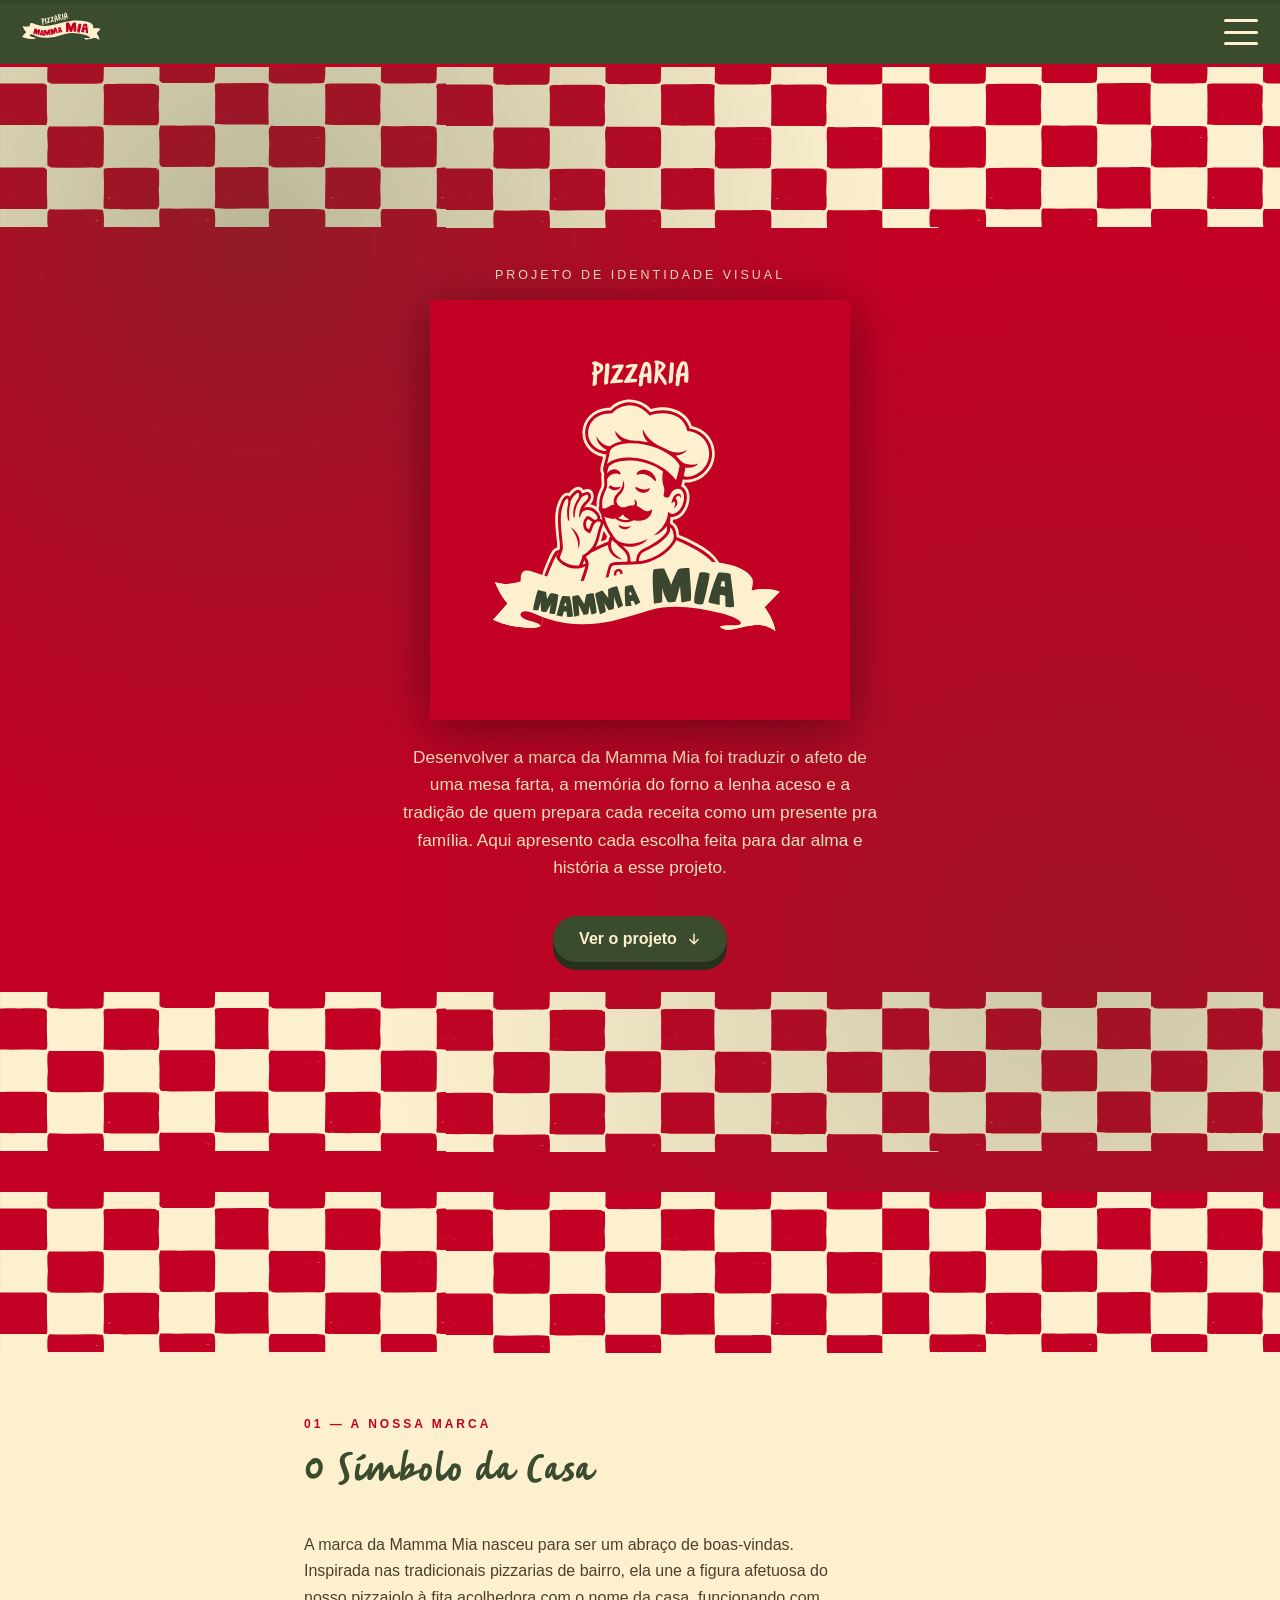
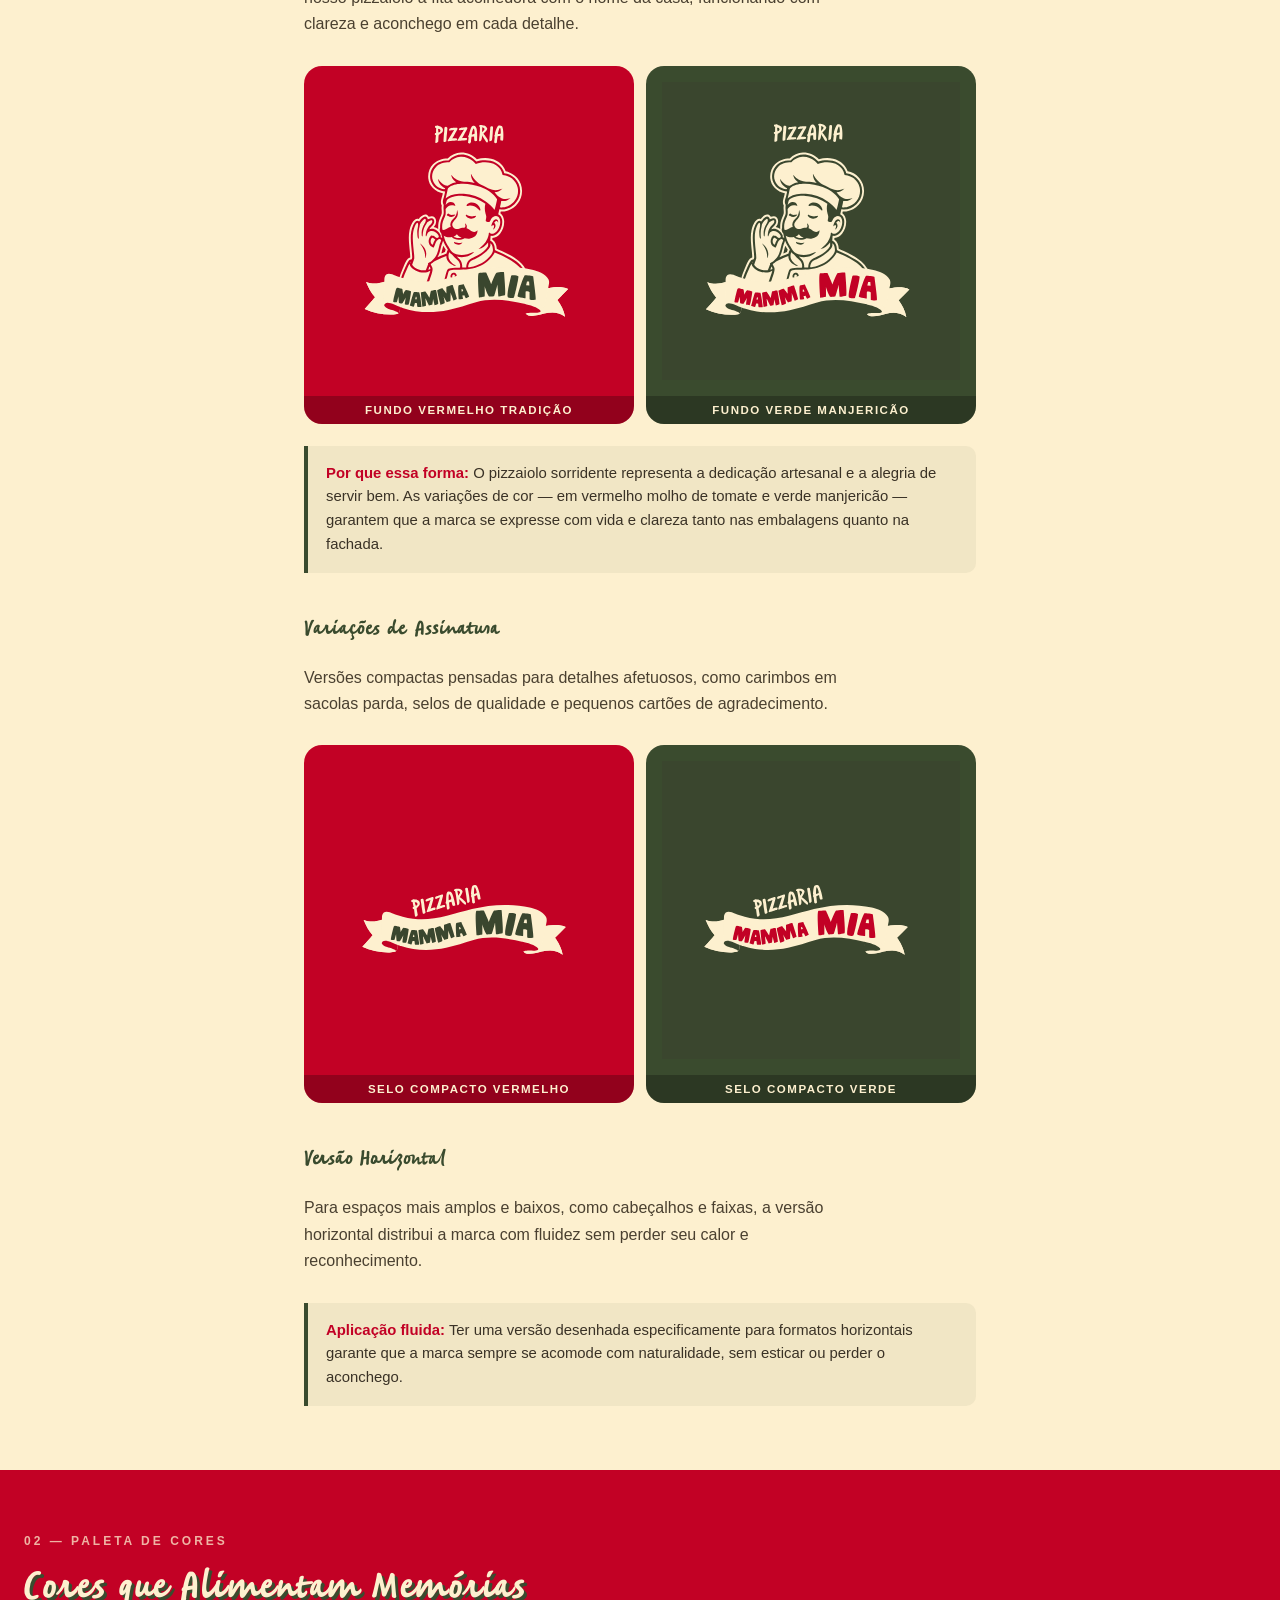
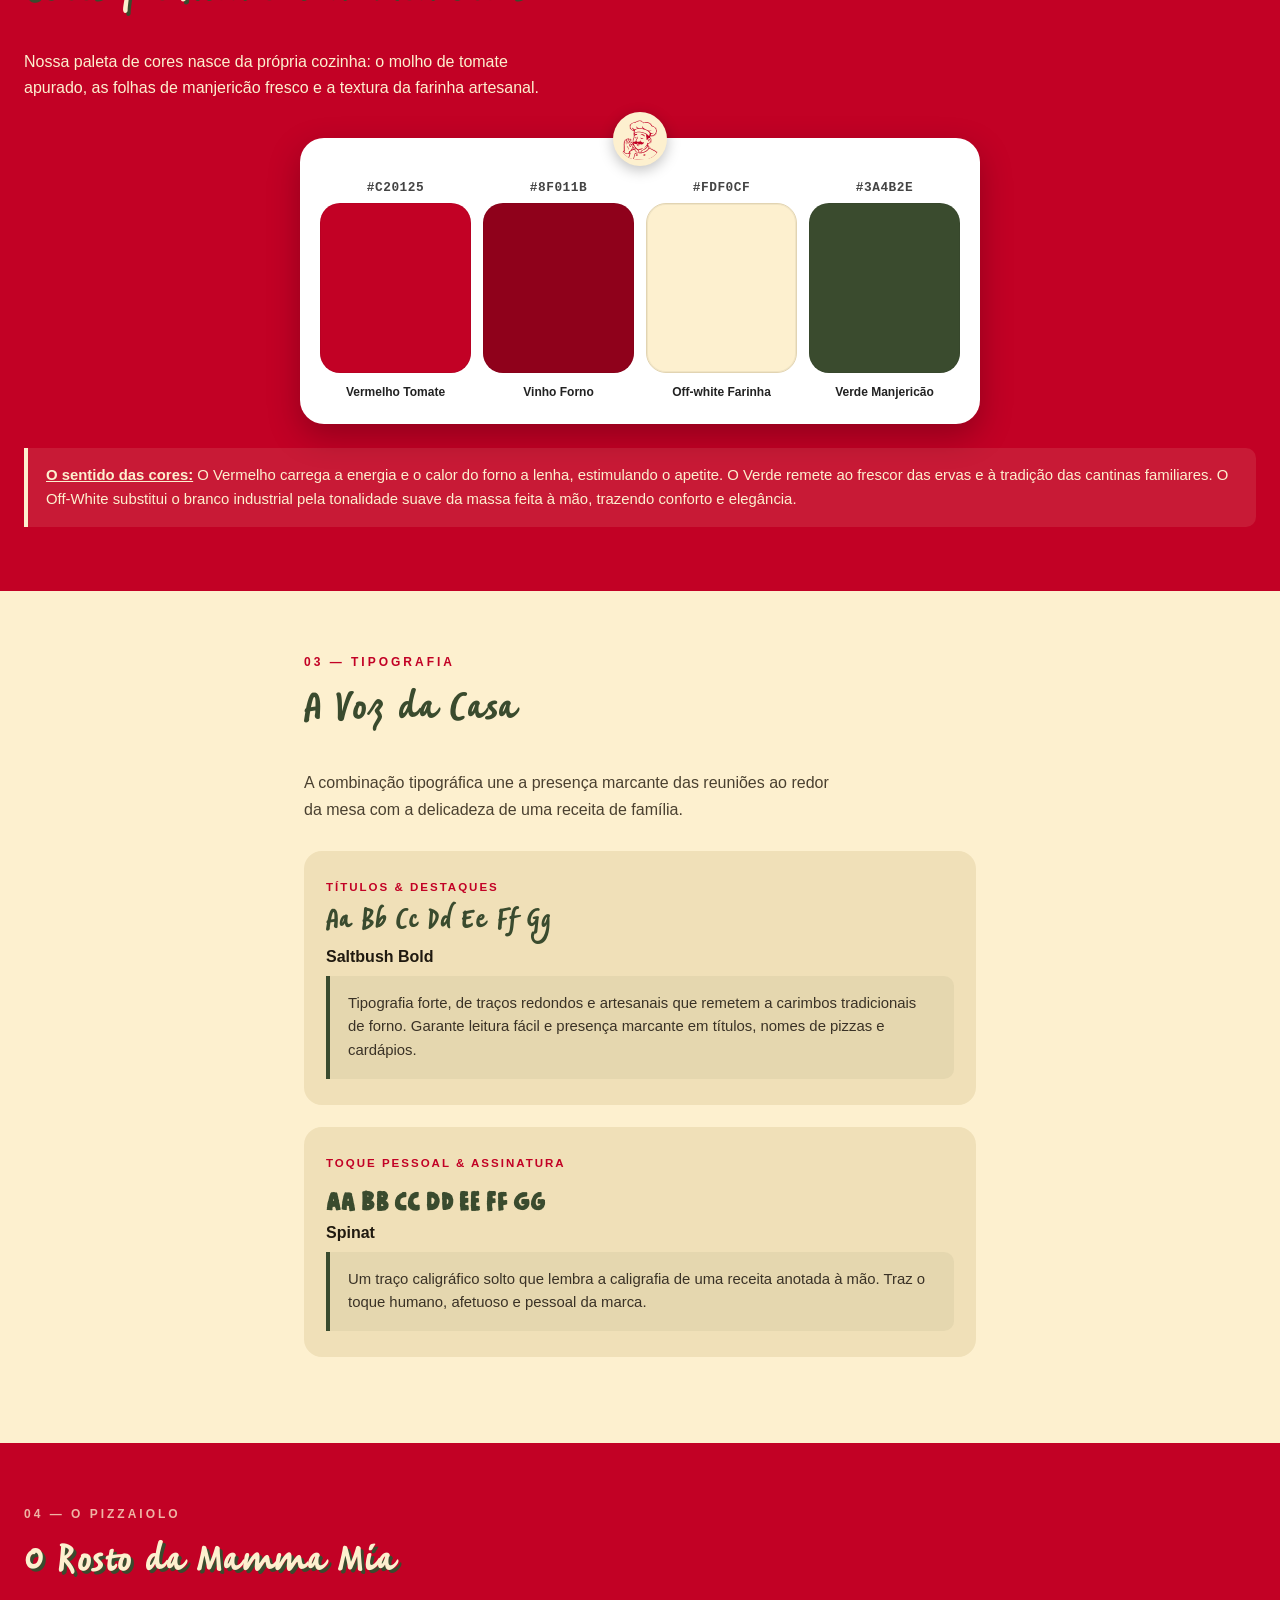
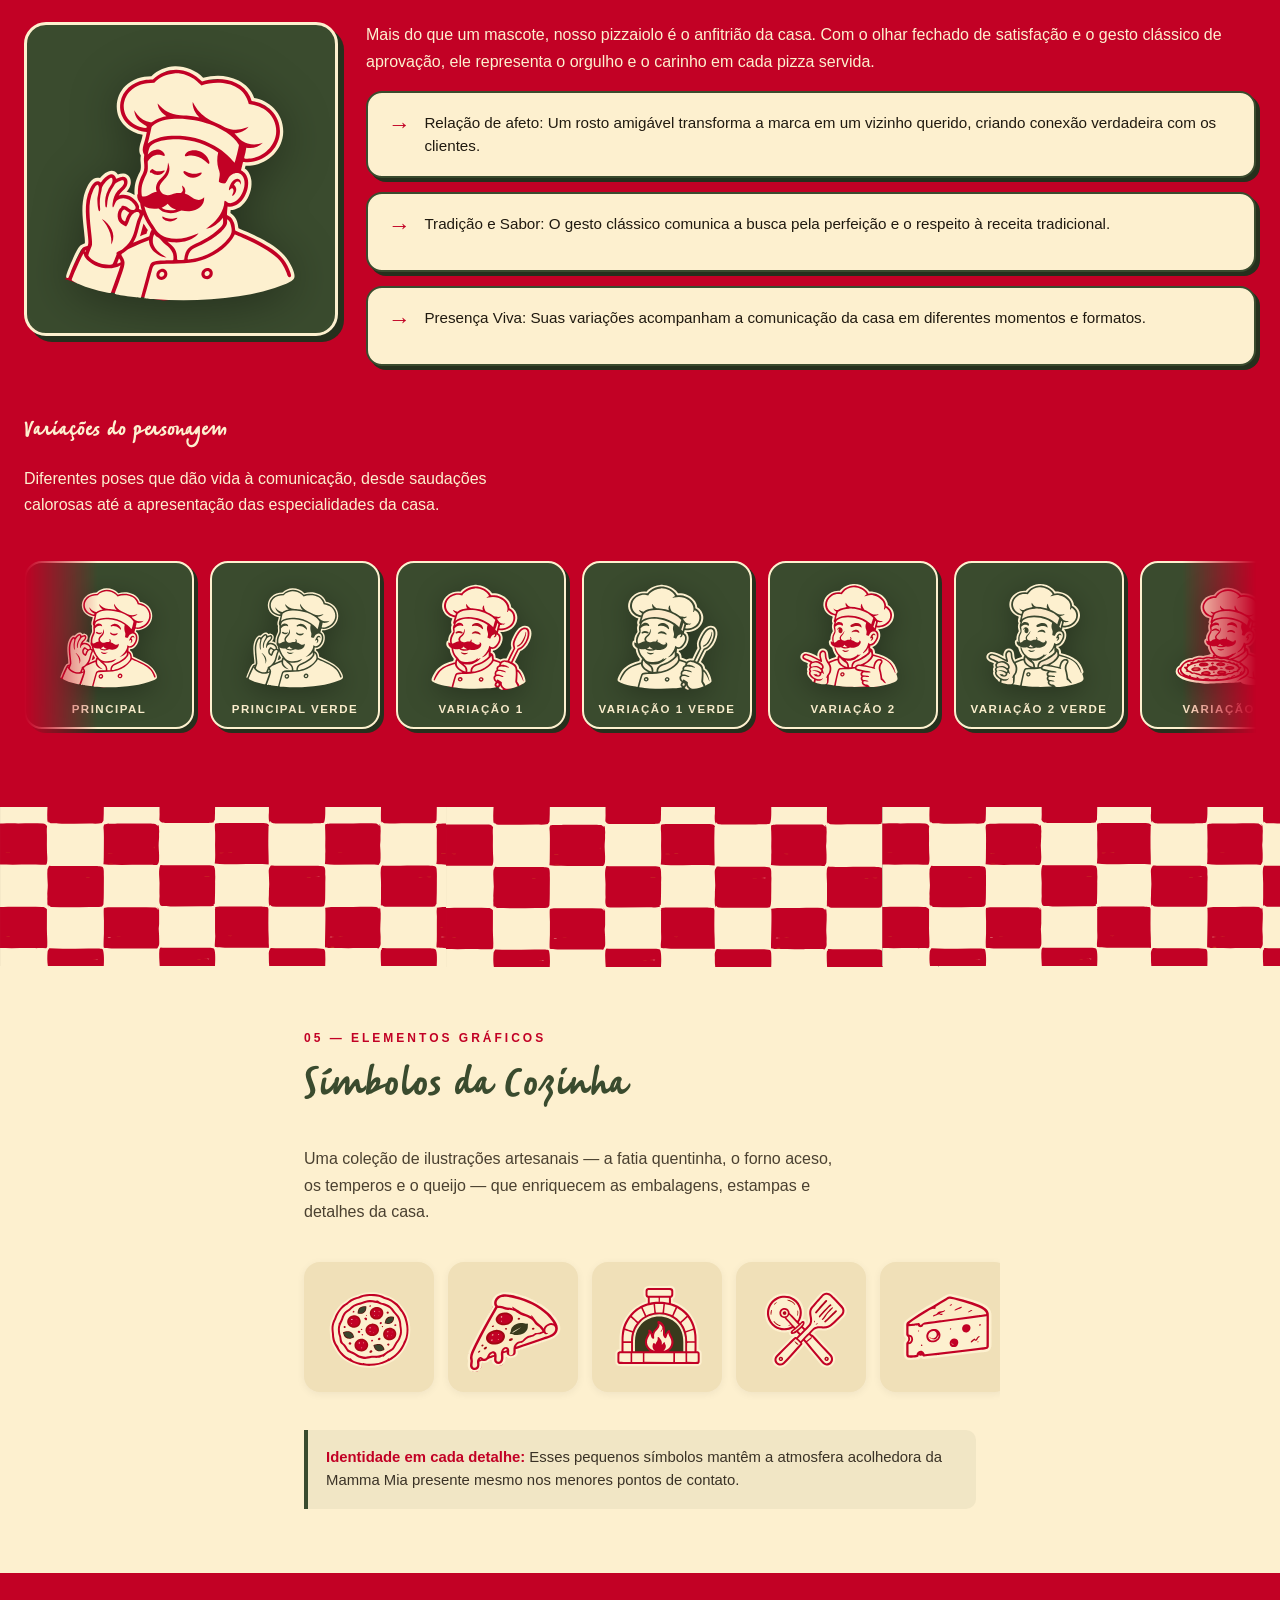
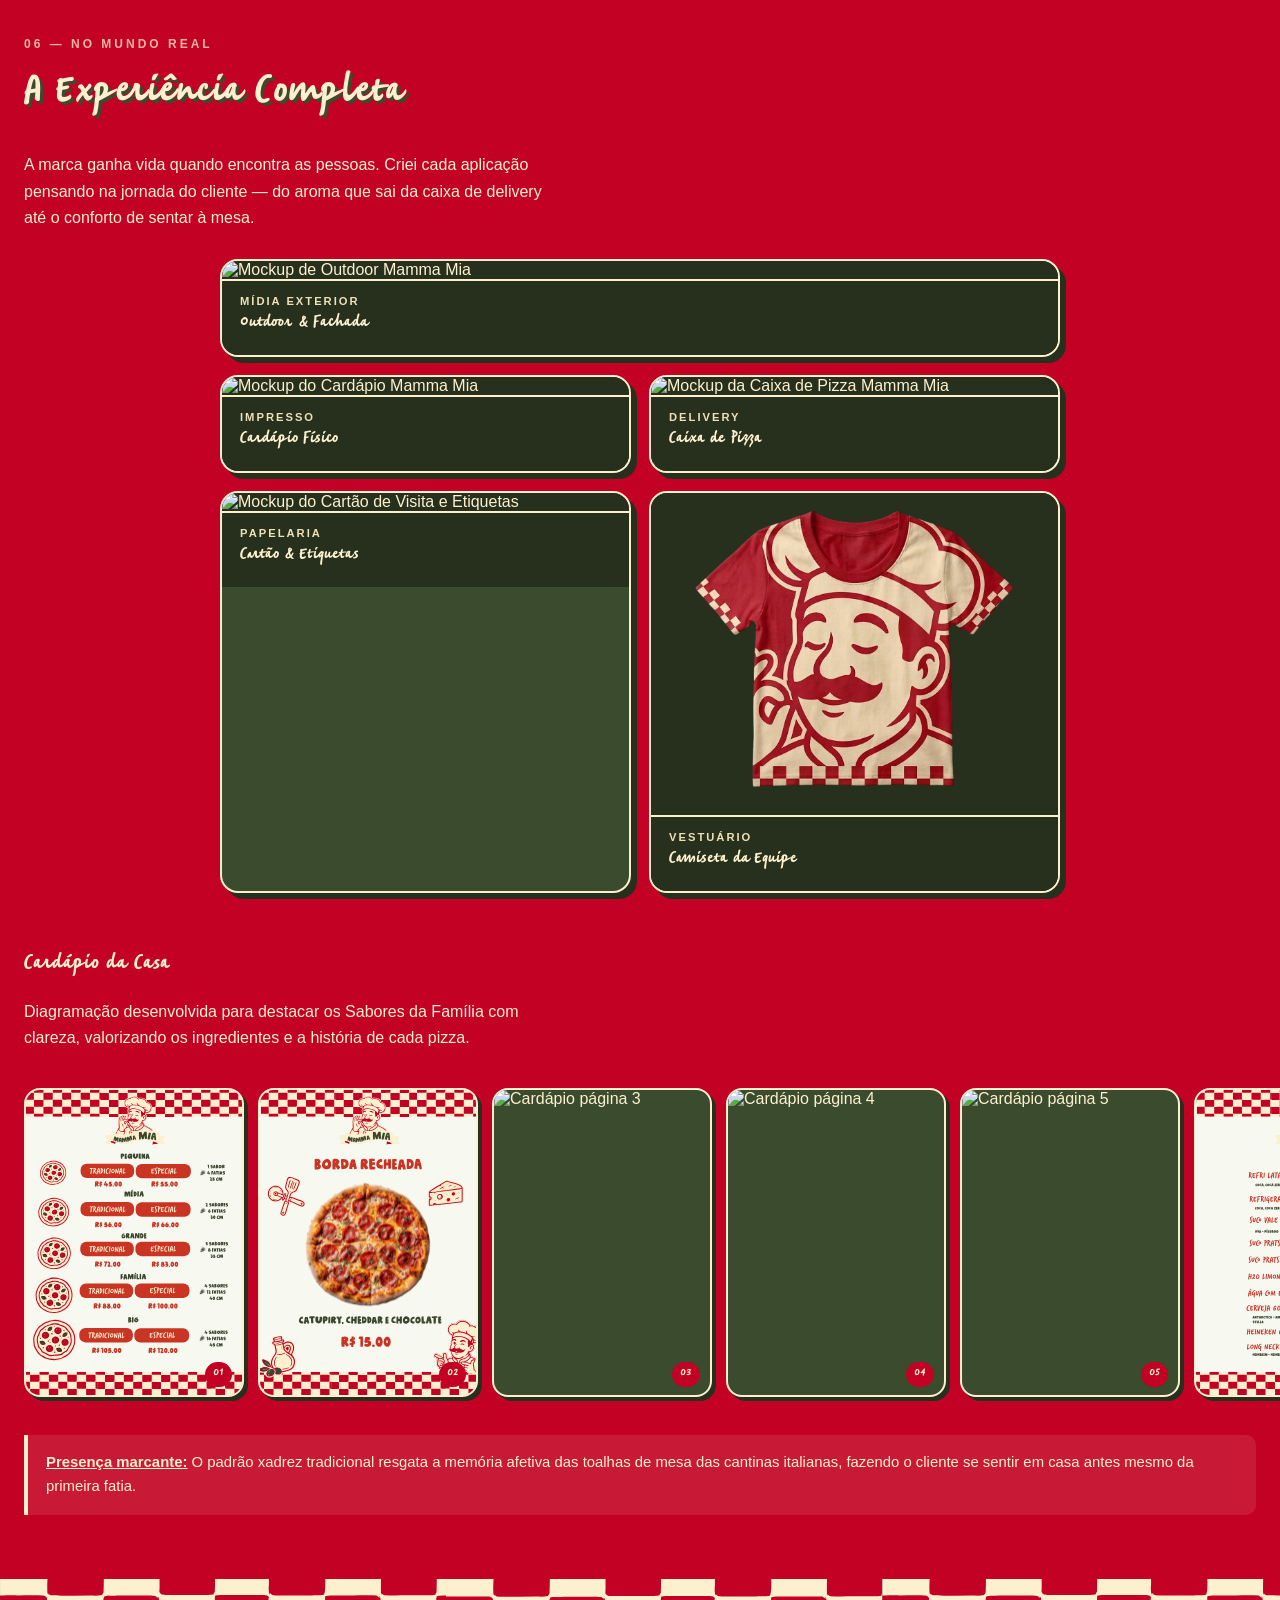
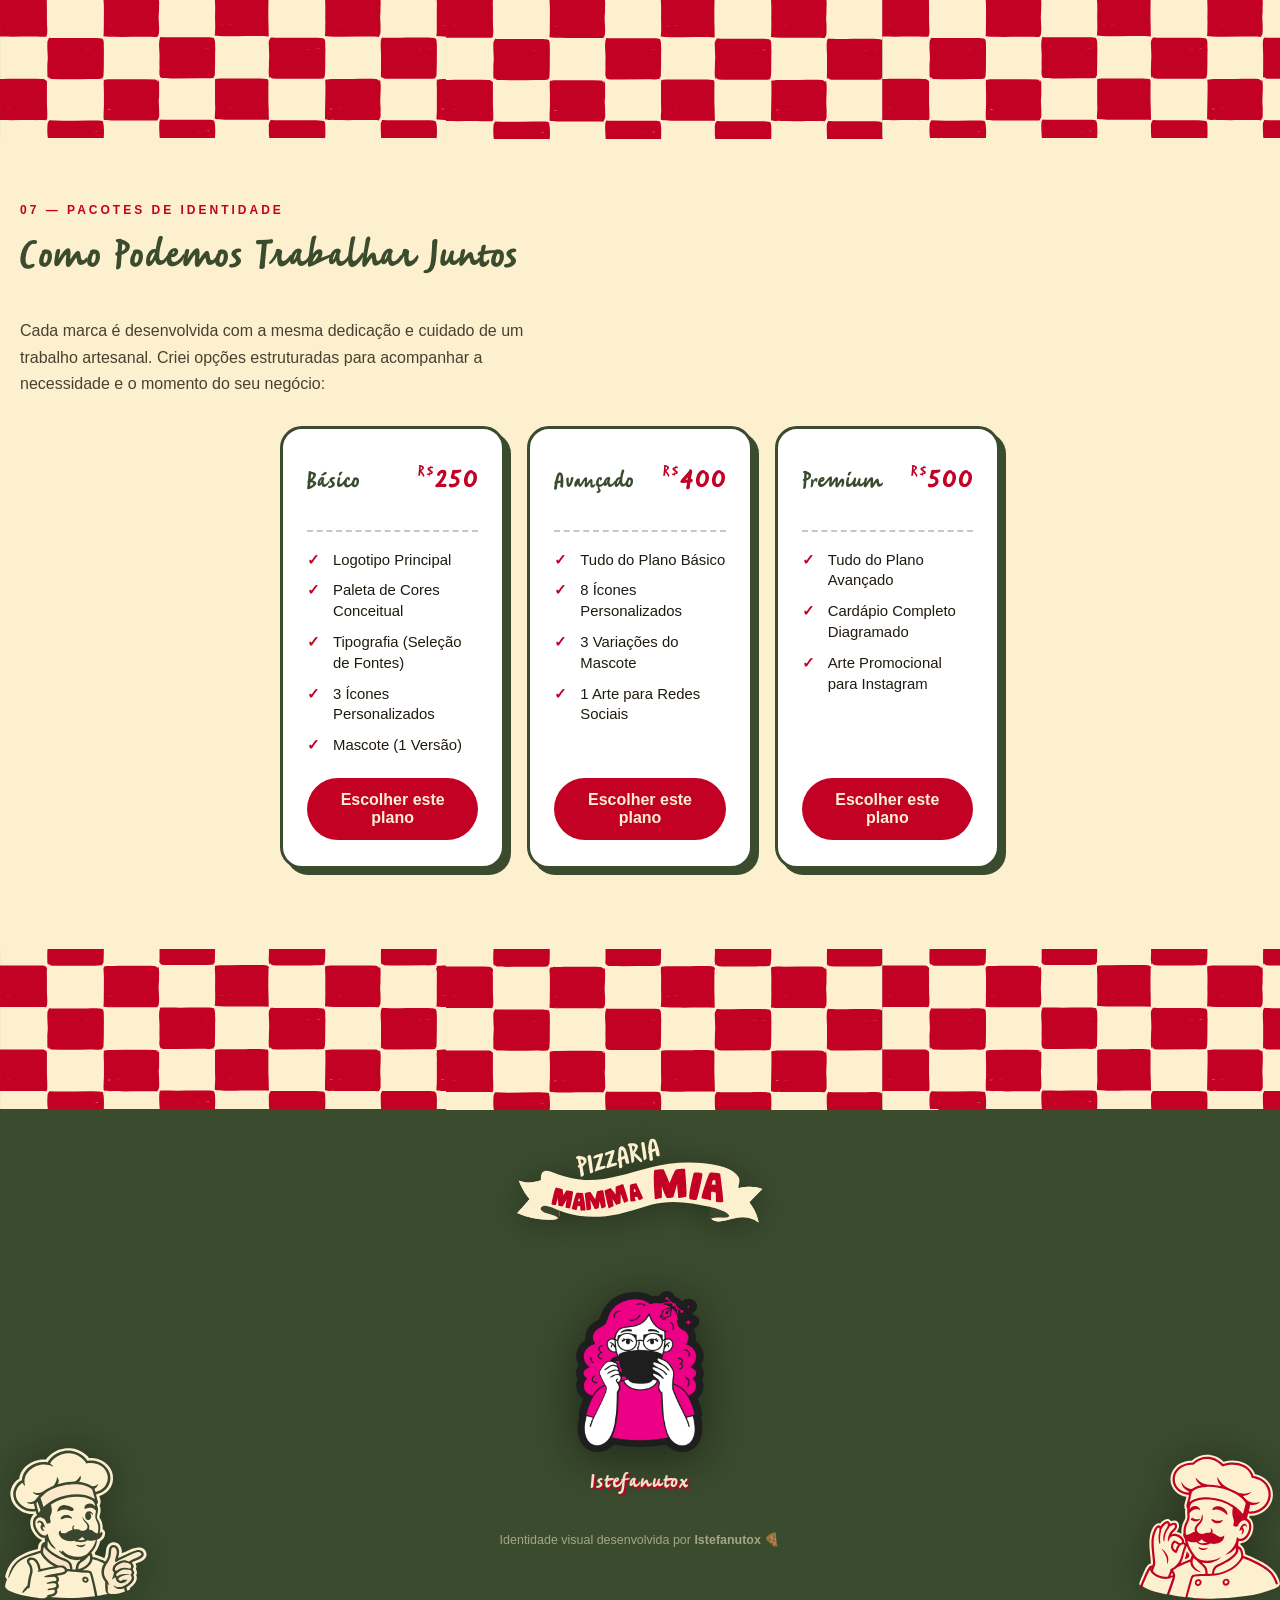
==== index.html @ 5969790a "first commit" ====
<!DOCTYPE html>
<html lang="pt-BR">
<head>
<meta charset="UTF-8">
<meta name="viewport" content="width=device-width, initial-scale=1.0, viewport-fit=cover">
<title>Mamma Mia — Identidade Visual</title>
<link rel="stylesheet" href="css/styles.css">
</head>
<body>

<!-- barra de progresso de leitura -->
<div class="progress-bar"><div class="progress-fill" id="progressFill"></div></div>

<!-- NAV -->
<header class="nav">
  <a href="#intro" class="nav-brand">
    <img src="imagens/variaçãoLogo2Componentes.svg" alt="Logo Mamma Mia" class="nav-brand-logo">
  </a>
  <button class="nav-toggle" id="navToggle" aria-label="Abrir menu">
    <span></span><span></span><span></span>
  </button>
</header>

<nav class="nav-drawer" id="navDrawer">
  <a href="#intro" data-nav>Intro</a>
  <a href="#logo" data-nav>Logo</a>
  <a href="#paleta" data-nav>Paleta</a>
  <a href="#fontes" data-nav>Fontes</a>
  <a href="#mascote" data-nav>Mascote</a>
  <a href="#simbolos" data-nav>Símbolos</a>
  <a href="#aplicacoes" data-nav>Aplicações</a>
  <a href="#planos" data-nav>Planos</a>
  <a href="#contato" data-nav>Contato</a>
</nav>

<!-- HERO -->
<section class="hero" id="intro">
  <div class="quadriculado-divider hero-quad-top">
    <img src="imagens/quadriculado.svg" alt="Quadriculado oficial" class="quadriculado-img">
  </div>
  <div class="hero-content">
    <p class="eyebrow">Projeto de Identidade Visual</p>
    <div class="hero-title-wrap">
      <img src="imagens/LogoPrincipal.svg" alt="Mamma Mia Logo" class="hero-main-logo">
    </div>
    <p class="hero-sub">Desenvolver a marca da Mamma Mia foi traduzir o afeto de uma mesa farta, a memória do forno a lenha aceso e a tradição de quem prepara cada receita como um presente pra família. Aqui apresento cada escolha feita para dar alma e história a esse projeto.</p>
    <a href="#logo" class="btn-scroll">
      <span>Ver o projeto</span>
      <svg width="14" height="14" viewBox="0 0 24 24" fill="none"><path d="M12 4v16m0 0l-7-7m7 7l7-7" stroke="currentColor" stroke-width="2.5" stroke-linecap="round"/></svg>
    </a>
  </div>
  <div class="quadriculado-divider hero-quad-bottom">
    <img src="imagens/quadriculado.svg" alt="Quadriculado oficial" class="quadriculado-img">
  </div>
</section>

<!-- DIVISOR QUADRICULADO -->
<div class="quadriculado-divider">
  <img src="imagens/quadriculado.svg" alt="faixa decorativa quadriculada" class="quadriculado-img">
</div>

<main>

<!-- LOGO PRINCIPAL -->
<section class="block" id="logo">
  <p class="section-eyebrow">01 — A Nossa Marca</p>
  <h2 class="section-title">O Símbolo da Casa</h2>
  <p class="section-text">A marca da Mamma Mia nasceu para ser um abraço de boas-vindas. Inspirada nas tradicionais pizzarias de bairro, ela une a figura afetuosa do nosso pizzaiolo à fita acolhedora com o nome da casa, funcionando com clareza e aconchego em cada detalhe.</p>

  <div class="split-frame">
    <div class="logo-frame light-bg">
      <img src="imagens/LogoPrincipal.svg" alt="Logo Mamma Mia sobre fundo vermelho">
      <span class="frame-label">Fundo Vermelho Tradição</span>
    </div>
    <div class="logo-frame dark-bg">
      <img src="imagens/LogoSecundária.svg" alt="Logo Mamma Mia sobre fundo verde">
      <span class="frame-label">Fundo Verde Manjericão</span>
    </div>
  </div>

  <p class="justificativa">
    <strong>Por que essa forma:</strong> O pizzaiolo sorridente representa a dedicação artesanal e a alegria de servir bem. As variações de cor — em vermelho molho de tomate e verde manjericão — garantem que a marca se expresse com vida e clareza tanto nas embalagens quanto na fachada.
  </p>

  <h3 class="sub-title">Variações de Assinatura</h3>
  <p class="section-text">Versões compactas pensadas para detalhes afetuosos, como carimbos em sacolas parda, selos de qualidade e pequenos cartões de agradecimento.</p>

  <div class="variacoes-grid">
    <div class="variacao-frame red-bg">
      <img src="imagens/VariaçãodeLogo.svg" alt="Variação de logo — fundo vermelho">
      <span class="frame-label">Selo Compacto Vermelho</span>
    </div>
    <div class="variacao-frame green-bg">
      <img src="imagens/Variaçãodelogo2.svg" alt="Variação de logo 2 — fundo verde">
      <span class="frame-label">Selo Compacto Verde</span>
    </div>
  </div>

  <h3 class="sub-title">Versão Horizontal</h3>
  <p class="section-text">Para espaços mais amplos e baixos, como cabeçalhos e faixas, a versão horizontal distribui a marca com fluidez sem perder seu calor e reconhecimento.</p>

  <p class="justificativa">
    <strong>Aplicação fluida:</strong> Ter uma versão desenhada especificamente para formatos horizontais garante que a marca sempre se acomode com naturalidade, sem esticar ou perder o aconchego.
  </p>
</section>

<!-- PALETA -->
<section class="block alt" id="paleta">
  <p class="section-eyebrow">02 — Paleta de Cores</p>
  <h2 class="section-title">Cores que Alimentam Memórias</h2>
  <p class="section-text">Nossa paleta de cores nasce da própria cozinha: o molho de tomate apurado, as folhas de manjericão fresco e a textura da farinha artesanal.</p>

  <div class="palette-card-wrapper">
    <div class="palette-avatar">
      <img src="imagens/PersonagemPrincipal.svg" alt="Mascote Pizzaiolo Mamma Mia">
    </div>
    <div class="palette-card">
      <div class="palette-columns">
        <div class="palette-col">
          <span class="palette-code">#C20125</span>
          <div class="palette-pill" style="background:#C20125"></div>
          <span class="palette-name">Vermelho Tomate</span>
        </div>
        <div class="palette-col">
          <span class="palette-code">#8F011B</span>
          <div class="palette-pill" style="background:#8F011B"></div>
          <span class="palette-name">Vinho Forno</span>
        </div>
        <div class="palette-col">
          <span class="palette-code">#FDF0CF</span>
          <div class="palette-pill" style="background:#FDF0CF; border: 1px solid #e2d4b2;"></div>
          <span class="palette-name">Off-white Farinha</span>
        </div>
        <div class="palette-col">
          <span class="palette-code">#3A4B2E</span>
          <div class="palette-pill" style="background:#3A4B2E"></div>
          <span class="palette-name">Verde Manjericão</span>
        </div>
      </div>
    </div>
  </div>

  <p class="justificativa">
    <strong>O sentido das cores:</strong> O Vermelho carrega a energia e o calor do forno a lenha, estimulando o apetite. O Verde remete ao frescor das ervas e à tradição das cantinas familiares. O Off-White substitui o branco industrial pela tonalidade suave da massa feita à mão, trazendo conforto e elegância.
  </p>
</section>

<!-- FONTES -->
<section class="block" id="fontes">
  <p class="section-eyebrow">03 — Tipografia</p>
  <h2 class="section-title">A Voz da Casa</h2>
  <p class="section-text">A combinação tipográfica une a presença marcante das reuniões ao redor da mesa com a delicadeza de uma receita de família.</p>

  <div class="type-card">
    <span class="type-tag">Títulos & Destaques</span>
    <p class="type-sample saltbush">Aa Bb Cc Dd Ee Ff Gg</p>
    <p class="type-name">Saltbush Bold</p>
    <p class="justificativa">Tipografia forte, de traços redondos e artesanais que remetem a carimbos tradicionais de forno. Garante leitura fácil e presença marcante em títulos, nomes de pizzas e cardápios.</p>
  </div>

  <div class="type-card">
    <span class="type-tag">Toque Pessoal & Assinatura</span>
    <p class="type-sample spinat">Aa Bb Cc Dd Ee Ff Gg</p>
    <p class="type-name">Spinat</p>
    <p class="justificativa">Um traço caligráfico solto que lembra a caligrafia de uma receita anotada à mão. Traz o toque humano, afetuoso e pessoal da marca.</p>
  </div>
</section>

<!-- MASCOTE -->
<section class="block alt" id="mascote">
  <p class="section-eyebrow">04 — O Pizzaiolo</p>
  <h2 class="section-title">O Rosto da Mamma Mia</h2>

  <!-- Personagem principal destacado -->
  <div class="mascote-hero">
    <div class="mascote-main-wrap">
      <img src="imagens/PersonagemPrincipal.svg" alt="Chef mascote da Mamma Mia — versão principal" class="mascote-main-img">
    </div>
    <div class="mascote-main-info">
      <p class="mascote-desc">Mais do que um mascote, nosso pizzaiolo é o anfitrião da casa. Com o olhar fechado de satisfação e o gesto clássico de aprovação, ele representa o orgulho e o carinho em cada pizza servida.</p>
      <div class="reason-grid">
        <div class="reason-card">
          <span class="reason-num">→</span>
          <p>Relação de afeto: Um rosto amigável transforma a marca em um vizinho querido, criando conexão verdadeira com os clientes.</p>
        </div>
        <div class="reason-card">
          <span class="reason-num">→</span>
          <p>Tradição e Sabor: O gesto clássico comunica a busca pela perfeição e o respeito à receita tradicional.</p>
        </div>
        <div class="reason-card">
          <span class="reason-num">→</span>
          <p>Presença Viva: Suas variações acompanham a comunicação da casa em diferentes momentos e formatos.</p>
        </div>
      </div>
    </div>
  </div>

  <!-- Variações do mascote em carrossel infinito -->
  <h3 class="sub-title">Variações do personagem</h3>
  <p class="section-text" style="color:var(--cream);">Diferentes poses que dão vida à comunicação, desde saudações calorosas até a apresentação das especialidades da casa.</p>

  <div class="mascote-infinite-carousel">
    <div class="mascote-infinite-track">
      <!-- Conjunto 1 -->
      <div class="mascote-card">
        <img src="imagens/PersonagemPrincipal.svg" alt="Mascote Principal">
        <span class="mascote-label">Principal</span>
      </div>
      <div class="mascote-card">
        <img src="imagens/PersonagemPrincipalVerde.svg" alt="Mascote Principal Verde">
        <span class="mascote-label">Principal Verde</span>
      </div>
      <div class="mascote-card">
        <img src="imagens/PersonagemVariação1.svg" alt="Mascote Variação 1">
        <span class="mascote-label">Variação 1</span>
      </div>
      <div class="mascote-card">
        <img src="imagens/PersonagemVariação1Verde.svg" alt="Mascote Variação 1 Verde">
        <span class="mascote-label">Variação 1 Verde</span>
      </div>
      <div class="mascote-card">
        <img src="imagens/PersonagemVariação2.svg" alt="Mascote Variação 2">
        <span class="mascote-label">Variação 2</span>
      </div>
      <div class="mascote-card">
        <img src="imagens/PersonagemVariação2Verde.svg" alt="Mascote Variação 2 Verde">
        <span class="mascote-label">Variação 2 Verde</span>
      </div>
      <div class="mascote-card">
        <img src="imagens/PersonagemVariação3.svg" alt="Mascote Variação 3">
        <span class="mascote-label">Variação 3</span>
      </div>
      <div class="mascote-card">
        <img src="imagens/PersonagemVariação3Verde.svg" alt="Mascote Variação 3 Verde">
        <span class="mascote-label">Variação 3 Verde</span>
      </div>

      <!-- Conjunto 2 (Duplicado para loop contínuo e infinito) -->
      <div class="mascote-card" aria-hidden="true">
        <img src="imagens/PersonagemPrincipal.svg" alt="">
        <span class="mascote-label">Principal</span>
      </div>
      <div class="mascote-card" aria-hidden="true">
        <img src="imagens/PersonagemPrincipalVerde.svg" alt="">
        <span class="mascote-label">Principal Verde</span>
      </div>
      <div class="mascote-card" aria-hidden="true">
        <img src="imagens/PersonagemVariação1.svg" alt="">
        <span class="mascote-label">Variação 1</span>
      </div>
      <div class="mascote-card" aria-hidden="true">
        <img src="imagens/PersonagemVariação1Verde.svg" alt="">
        <span class="mascote-label">Variação 1 Verde</span>
      </div>
      <div class="mascote-card" aria-hidden="true">
        <img src="imagens/PersonagemVariação2.svg" alt="">
        <span class="mascote-label">Variação 2</span>
      </div>
      <div class="mascote-card" aria-hidden="true">
        <img src="imagens/PersonagemVariação2Verde.svg" alt="">
        <span class="mascote-label">Variação 2 Verde</span>
      </div>
      <div class="mascote-card" aria-hidden="true">
        <img src="imagens/PersonagemVariação3.svg" alt="">
        <span class="mascote-label">Variação 3</span>
      </div>
      <div class="mascote-card" aria-hidden="true">
        <img src="imagens/PersonagemVariação3Verde.svg" alt="">
        <span class="mascote-label">Variação 3 Verde</span>
      </div>
    </div>
  </div>
</section>

<!-- DIVISOR QUADRICULADO -->
<div class="quadriculado-divider">
  <img src="imagens/quadriculado.svg" alt="faixa decorativa quadriculada" class="quadriculado-img">
</div>

<!-- SÍMBOLOS DE APOIO -->
<section class="block" id="simbolos">
  <p class="section-eyebrow">05 — Elementos Gráficos</p>
  <h2 class="section-title">Símbolos da Cozinha</h2>
  <p class="section-text">Uma coleção de ilustrações artesanais — a fatia quentinha, o forno aceso, os temperos e o queijo — que enriquecem as embalagens, estampas e detalhes da casa.</p>

  <div class="simbolos-scroll">
    <div class="simbolos-track">
      <div class="simbolo-item"><img src="imagens/SimboloApoio1.svg" alt="Símbolo de apoio 1"></div>
      <div class="simbolo-item"><img src="imagens/SimboloApoio2.svg" alt="Símbolo de apoio 2"></div>
      <div class="simbolo-item"><img src="imagens/SimboloApoio3.svg" alt="Símbolo de apoio 3"></div>
      <div class="simbolo-item"><img src="imagens/SimboloApoio4.svg" alt="Símbolo de apoio 4"></div>
      <div class="simbolo-item"><img src="imagens/SimboloApoio5.svg" alt="Símbolo de apoio 5"></div>
      <div class="simbolo-item"><img src="imagens/SimboloApoio6.svg" alt="Símbolo de apoio 6"></div>
      <div class="simbolo-item"><img src="imagens/SimboloApoio7.svg" alt="Símbolo de apoio 7"></div>
      <div class="simbolo-item"><img src="imagens/SimboloApoio8.svg" alt="Símbolo de apoio 8"></div>
      <div class="simbolo-item"><img src="imagens/SimboloApoio9.svg" alt="Símbolo de apoio 9"></div>
      <div class="simbolo-item"><img src="imagens/Simboloapoio10.svg" alt="Símbolo de apoio 10"></div>
      <div class="simbolo-item"><img src="imagens/SimboloApoio11.svg" alt="Símbolo de apoio 11"></div>
    </div>
  </div>

  <p class="justificativa">
    <strong>Identidade em cada detalhe:</strong> Esses pequenos símbolos mantêm a atmosfera acolhedora da Mamma Mia presente mesmo nos menores pontos de contato.
  </p>
</section>

<!-- APLICAÇÕES & MOCKUPS -->
<section class="block alt" id="aplicacoes">
  <p class="section-eyebrow">06 — No Mundo Real</p>
  <h2 class="section-title">A Experiência Completa</h2>
  <p class="section-text" style="color:var(--cream);">A marca ganha vida quando encontra as pessoas. Criei cada aplicação pensando na jornada do cliente — do aroma que sai da caixa de delivery até o conforto de sentar à mesa.</p>

  <div class="mockups-showcase">
    <!-- Mockup de destaque (Outdoor) -->
    <div class="mockup-card wide">
      <div class="mockup-img-wrap">
        <img src="imagens/outdoor.png" alt="Mockup de Outdoor Mamma Mia" class="mockup-img" loading="lazy">
      </div>
      <div class="mockup-caption">
        <span class="mockup-tag">Mídia Exterior</span>
        <span class="mockup-title">Outdoor & Fachada</span>
      </div>
    </div>

    <!-- Grade com os outros 4 mockups -->
    <div class="mockups-grid-2x2">
      <div class="mockup-card">
        <div class="mockup-img-wrap">
          <img src="imagens/cardápio.png" alt="Mockup do Cardápio Mamma Mia" class="mockup-img" loading="lazy">
        </div>
        <div class="mockup-caption">
          <span class="mockup-tag">Impresso</span>
          <span class="mockup-title">Cardápio Físico</span>
        </div>
      </div>

      <div class="mockup-card">
        <div class="mockup-img-wrap">
          <img src="imagens/caixaPizza.png" alt="Mockup da Caixa de Pizza Mamma Mia" class="mockup-img" loading="lazy">
        </div>
        <div class="mockup-caption">
          <span class="mockup-tag">Delivery</span>
          <span class="mockup-title">Caixa de Pizza</span>
        </div>
      </div>

      <div class="mockup-card">
        <div class="mockup-img-wrap">
          <img src="imagens/cartão.png" alt="Mockup do Cartão de Visita e Etiquetas" class="mockup-img" loading="lazy">
        </div>
        <div class="mockup-caption">
          <span class="mockup-tag">Papelaria</span>
          <span class="mockup-title">Cartão & Etiquetas</span>
        </div>
      </div>

      <div class="mockup-card">
        <div class="mockup-img-wrap">
          <img src="imagens/camiseta.png" alt="Mockup de Camiseta Mamma Mia" class="mockup-img" loading="lazy">
        </div>
        <div class="mockup-caption">
          <span class="mockup-tag">Vestuário</span>
          <span class="mockup-title">Camiseta da Equipe</span>
        </div>
      </div>
    </div>
  </div>

  <!-- Cardápios SVG em grade -->
  <h3 class="sub-title" style="color:var(--cream); margin-top:54px;">Cardápio da Casa</h3>
  <p class="section-text" style="color:var(--cream);">Diagramação desenvolvida para destacar os Sabores da Família com clareza, valorizando os ingredientes e a história de cada pizza.</p>

  <div class="cardapio-scroll">
    <div class="cardapio-track">
      <div class="cardapio-item">
        <img src="imagens/Cardápio1.svg" alt="Cardápio página 1">
        <span class="cardapio-num">01</span>
      </div>
      <div class="cardapio-item">
        <img src="imagens/Cardápio2.svg" alt="Cardápio página 2">
        <span class="cardapio-num">02</span>
      </div>
      <div class="cardapio-item">
        <img src="imagens/Cardápio3.svg" alt="Cardápio página 3">
        <span class="cardapio-num">03</span>
      </div>
      <div class="cardapio-item">
        <img src="imagens/Cardápio4.svg" alt="Cardápio página 4">
        <span class="cardapio-num">04</span>
      </div>
      <div class="cardapio-item">
        <img src="imagens/Cardápio5.svg" alt="Cardápio página 5">
        <span class="cardapio-num">05</span>
      </div>
      <div class="cardapio-item">
        <img src="imagens/Cardápio6.svg" alt="Cardápio página 6">
        <span class="cardapio-num">06</span>
      </div>
      <div class="cardapio-item">
        <img src="imagens/Cardápio7.svg" alt="Cardápio página 7">
        <span class="cardapio-num">07</span>
      </div>
    </div>
  </div>

  <p class="justificativa">
    <strong>Presença marcante:</strong> O padrão xadrez tradicional resgata a memória afetiva das toalhas de mesa das cantinas italianas, fazendo o cliente se sentir em casa antes mesmo da primeira fatia.
  </p>
</section>

<!-- DIVISOR QUADRICULADO -->
<div class="quadriculado-divider">
  <img src="imagens/quadriculado.svg" alt="faixa decorativa quadriculada" class="quadriculado-img">
</div>

<!-- PLANOS -->
<section class="block plans" id="planos">
  <p class="section-eyebrow">07 — Pacotes de Identidade</p>
  <h2 class="section-title">Como Podemos Trabalhar Juntos</h2>
  <p class="section-text">Cada marca é desenvolvida com a mesma dedicação e cuidado de um trabalho artesanal. Criei opções estruturadas para acompanhar a necessidade e o momento do seu negócio:</p>

  <div class="plan-cards">

    <div class="plan-card">
      <div class="plan-head">
        <span class="plan-name">Básico</span>
        <span class="plan-price"><small>R$</small>250</span>
      </div>
      <ul class="plan-list">
        <li>Logotipo Principal</li>
        <li>Paleta de Cores Conceitual</li>
        <li>Tipografia (Seleção de Fontes)</li>
        <li>3 Ícones Personalizados</li>
        <li>Mascote (1 Versão)</li>
      </ul>
      <a href="#contato" class="plan-cta">Escolher este plano</a>
    </div>

    <div class="plan-card">
      <div class="plan-head">
        <span class="plan-name">Avançado</span>
        <span class="plan-price"><small>R$</small>400</span>
      </div>
      <ul class="plan-list">
        <li>Tudo do Plano Básico</li>
        <li>8 Ícones Personalizados</li>
        <li>3 Variações do Mascote</li>
        <li>1 Arte para Redes Sociais</li>
      </ul>
      <a href="#contato" class="plan-cta">Escolher este plano</a>
    </div>

    <div class="plan-card">
      <div class="plan-head">
        <span class="plan-name">Premium</span>
        <span class="plan-price"><small>R$</small>500</span>
      </div>
      <ul class="plan-list">
        <li>Tudo do Plano Avançado</li>
        <li>Cardápio Completo Diagramado</li>
        <li>Arte Promocional para Instagram</li>
      </ul>
      <a href="#contato" class="plan-cta">Escolher este plano</a>
    </div>

  </div>
</section>

<!-- CONTATO / FOOTER -->
<footer class="footer" id="contato">
  <!-- quadriculado no topo do footer -->
  <div class="footer-quad-top">
    <img src="imagens/quadriculado.svg" alt="" aria-hidden="true" class="quadriculado-img">
  </div>

  <!-- personagens decorativos -->
  <div class="footer-mascotes">
    <img src="imagens/PersonagemVariação2Verde.svg" alt="" aria-hidden="true" class="footer-mascote footer-mascote--left">
    <img src="imagens/PersonagemPrincipal.svg" alt="" aria-hidden="true" class="footer-mascote footer-mascote--right">
  </div>

  <div class="footer-inner">
    <!-- logo variação 2 componentes no rodapé -->
    <div class="footer-logo-wrap">
      <img src="imagens/variaçãoLogo2Componentes.svg" alt="Logo Mamma Mia Variação 2 Componentes" class="footer-logo">
    </div>

    <!-- personagem logo e assinatura Istefanutox -->
    <div class="footer-character-wrap">
      <img src="imagens/personagemLogo.png" alt="Istefanutox - Personagem Logo" class="footer-character-img">
      <span class="footer-author-name">Istefanutox</span>
    </div>

    <p class="footer-credit">Identidade visual desenvolvida por <strong>Istefanutox</strong> 🍕</p>
  </div>
</footer>

</main>

<script src="javaScript/script.js"></script>
</body>
</html>
---- css/styles.css ----
/* ============ FONTES ============ */
@font-face {
  font-family: 'Saltbush';
  src: url('../Fontes/Saltbush-Bold.otf') format('opentype');
  font-weight: 700;
  font-display: swap;
}
@font-face {
  font-family: 'Spinat';
  src: url('../Fontes/Spinat.otf') format('opentype');
  font-weight: 400;
  font-display: swap;
}

/* ============ TOKENS ============ */
:root{
  --red: #C20125;
  --red-dark: #8f011b;
  --cream: #FDF0CF;
  --cream-dim: #f0e0b8;
  --green: #3A4B2E;
  --green-dark: #26301d;
  --ink: #201a10;

  --display: 'Saltbush', 'Arial Black', sans-serif;
  --script: 'Spinat', cursive;
  --body: 'Poppins', 'Segoe UI', sans-serif;

  --radius: 18px;
  --gap: 20px;
}

*{ box-sizing: border-box; }
html{ scroll-behavior: smooth; }

body{
  margin:0;
  font-family: var(--body);
  background: var(--cream);
  color: var(--ink);
  -webkit-font-smoothing: antialiased;
  overflow-x: hidden;
}

img{ max-width:100%; display:block; }

/* ============ PROGRESS BAR ============ */
.progress-bar{
  position: fixed; top:0; left:0; width:100%; height:3px;
  background: rgba(0,0,0,.08); z-index: 999;
}
.progress-fill{
  height:100%; width:0%;
  background: var(--red);
  transition: width .1s linear;
}

/* ============ NAV ============ */
.nav{
  position: sticky; top:0; z-index: 500;
  display:flex; align-items:center; justify-content:space-between;
  padding: 10px 20px;
  background: var(--green);
  border-bottom: 3px solid var(--red);
}
.nav-brand{
  display:flex; align-items:center;
  text-decoration: none;
}
.nav-brand-logo{
  height: 44px;
  width: auto;
  object-fit: contain;
  border-radius: 4px;
  transition: transform .2s ease;
}
.nav-brand-logo:hover{
  transform: scale(1.05);
}

.nav-toggle{
  width: 38px; height: 34px;
  background:none; border:none;
  display:flex; flex-direction:column; justify-content: space-between;
  cursor:pointer; padding: 4px 2px;
}
.nav-toggle span{
  height:3px; width:100%; border-radius: 3px;
  background: var(--cream);
  transition: transform .3s ease, opacity .3s ease;
}
.nav-toggle.open span:nth-child(1){ transform: translateY(9px) rotate(45deg); }
.nav-toggle.open span:nth-child(2){ opacity:0; }
.nav-toggle.open span:nth-child(3){ transform: translateY(-9px) rotate(-45deg); }

.nav-drawer{
  position: fixed; inset: 0 0 0 auto; top: 0;
  width: min(78vw, 320px); height: 100vh;
  background: var(--red);
  background-image:
    repeating-conic-gradient(from 0deg, rgba(255,255,255,.05) 0% 25%, transparent 0% 50%);
  background-size: 26px 26px;
  transform: translateX(100%);
  transition: transform .4s cubic-bezier(.77,0,.18,1);
  z-index: 600;
  display:flex; flex-direction: column;
  padding: 90px 32px 32px;
  gap: 6px;
}
.nav-drawer.open{ transform: translateX(0); }
.nav-drawer a{
  font-family: var(--display);
  color: var(--cream);
  text-decoration:none;
  font-size: 1.4rem;
  padding: 10px 0;
  border-bottom: 1px solid rgba(253,240,207,.25);
}

/* ============ HERO ============ */
.hero{
  position: relative;
  background: var(--red);
  color: var(--cream);
  padding: 0 0 40px;
  text-align:center;
  overflow: hidden;
}
.hero::before{
  content:"";
  position:absolute; inset:0;
  background:
    radial-gradient(circle at 20% 15%, rgba(58,75,46,.35), transparent 45%),
    radial-gradient(circle at 85% 80%, rgba(58,75,46,.25), transparent 50%);
  pointer-events:none;
}

.hero-content{ position:relative; z-index:2; padding: 40px 24px 30px; }
.eyebrow{
  font-size: .78rem;
  letter-spacing: 3px;
  text-transform: uppercase;
  color: var(--cream-dim);
  margin: 0 0 18px;
}

.hero-title-wrap{
  display: flex;
  flex-direction: column;
  align-items: center;
  justify-content: center;
  margin: 0 0 24px;
}
.hero-title-wrap .script{
  display:block;
  font-family: var(--script);
  font-size: 2.3rem;
  color: var(--red);
  -webkit-text-stroke: .5px var(--cream);
  transform: rotate(-3deg);
  margin-bottom: -10px;
  z-index: 2;
}
.hero-main-logo{
  max-width: min(85vw, 360px);
  width: 100%;
  height: auto;
  filter: drop-shadow(0 10px 25px rgba(0,0,0,.4));
  transition: transform .3s ease;
}
.hero-main-logo:hover{
  transform: scale(1.03);
}

.hero-sub{
  max-width: 480px; margin: 0 auto 34px;
  font-size: .98rem; line-height: 1.6;
  color: var(--cream-dim);
}
.btn-scroll{
  display:inline-flex; align-items:center; gap:10px;
  background: var(--green);
  color: var(--cream);
  font-weight: 600;
  text-decoration:none;
  padding: 14px 26px;
  border-radius: 999px;
  box-shadow: 0 8px 0 var(--green-dark);
  transition: transform .15s ease, box-shadow .15s ease;
}
.btn-scroll:active{ transform: translateY(6px); box-shadow: 0 2px 0 var(--green-dark); }
.btn-scroll svg{ animation: bob 1.6s ease-in-out infinite; }
@keyframes bob{ 0%,100%{ transform: translateY(0);} 50%{ transform: translateY(4px);} }

/* ============ QUADRICULADO DIVISOR ============ */
.quadriculado-divider{
  width: 100%;
  overflow: hidden;
  line-height: 0;
  display: block;
}
.quadriculado-img{
  width: 100%;
  height: auto;
  display: block;
  min-height: 40px;
  object-fit: cover;
  object-position: left center;
}

/* ============ SECTIONS ============ */
.block{
  padding: 64px 24px;
  max-width: 720px;
  margin: 0 auto;
}
.block.alt{
  background: var(--red);
  color: var(--cream);
  max-width: none;
  padding: 64px 24px;
}
.block.alt .section-text,
.block.alt .justificativa{ color: var(--cream); }
.block.alt .section-title{ color: var(--cream); -webkit-text-stroke: 0; text-shadow: 3px 3px 0 var(--green); }
.block.alt .section-eyebrow{ color: rgba(253,240,207,.75); }

.section-eyebrow{
  font-size: .75rem; letter-spacing: 3px; text-transform: uppercase;
  color: var(--red); font-weight:700; margin: 0 0 10px;
}
.section-title{
  font-family: var(--display);
  font-size: 2.1rem;
  color: var(--green);
  margin: 0 0 18px;
  letter-spacing: .5px;
}
.sub-title{
  font-family: var(--display);
  font-size: 1.4rem;
  color: var(--green);
  margin: 40px 0 12px;
}
.block.alt .sub-title{ color: var(--cream); }
.section-text{
  font-size: 1rem; line-height: 1.65;
  color: #4a4030;
  margin: 0 0 28px;
  max-width: 60ch;
}
.justificativa{
  background: rgba(58,75,46,.06);
  border-left: 4px solid var(--green);
  padding: 16px 18px;
  border-radius: 0 10px 10px 0;
  font-size: .93rem; line-height: 1.6;
  color: #3a3226;
  margin: 22px 0 0;
}
.block.alt .justificativa{
  background: rgba(253,240,207,.1);
  border-left: 4px solid var(--cream);
  color: var(--cream);
}
.justificativa strong{ color: var(--red); }
.block.alt .justificativa strong{ color: var(--cream); text-decoration: underline; }

/* ============ LOGO FRAMES ============ */
.split-frame{ display:grid; grid-template-columns: 1fr 1fr; gap: 12px; margin-bottom: 12px; }

.logo-frame{
  border-radius: var(--radius);
  overflow: hidden;
  position: relative;
  display: flex;
  flex-direction: column;
  align-items: center;
  transition: transform .2s ease, box-shadow .2s ease;
}
.logo-frame:hover{
  transform: translateY(-3px);
  box-shadow: 0 10px 30px rgba(0,0,0,.15);
}
.logo-frame.light-bg{ background: var(--red); }
.logo-frame.dark-bg{ background: var(--green); }
.logo-frame img{
  width: 100%; height: 100%;
  object-fit: contain;
  display: block;
  padding: 16px;
}
.frame-label{
  font-size: .72rem; letter-spacing: 1.5px; text-transform: uppercase;
  font-weight: 700;
  padding: 8px 14px;
  background: rgba(0,0,0,.25);
  color: var(--cream);
  width: 100%;
  text-align: center;
}

/* Variações de logo */
.variacoes-grid{
  display: grid;
  grid-template-columns: 1fr 1fr;
  gap: 12px;
  margin: 0 0 28px;
}
.variacao-frame{
  border-radius: var(--radius);
  overflow: hidden;
  display: flex;
  flex-direction: column;
  align-items: center;
  transition: transform .2s ease, box-shadow .2s ease;
}
.variacao-frame:hover{
  transform: translateY(-3px);
  box-shadow: 0 10px 30px rgba(0,0,0,.15);
}
.variacao-frame.red-bg{ background: var(--red); }
.variacao-frame.green-bg{ background: var(--green); }
.variacao-frame img{
  width: 100%;
  object-fit: contain;
  display: block;
  padding: 16px;
}

/* ============ PALETA DE CORES (DESIGN CARD ELEGANTE) ============ */
.palette-card-wrapper {
  position: relative;
  max-width: 680px;
  margin: 36px auto 24px;
}

.palette-avatar {
  position: absolute;
  top: -26px;
  left: 50%;
  transform: translateX(-50%);
  width: 54px;
  height: 54px;
  border-radius: 50%;
  background: var(--cream);
  padding: 5px;
  box-shadow: 0 4px 14px rgba(0,0,0,.25);
  z-index: 5;
  overflow: hidden;
}

.palette-avatar img {
  width: 100%;
  height: 100%;
  object-fit: contain;
  border-radius: 50%;
}

.palette-card {
  background: #ffffff;
  border-radius: 24px;
  padding: 42px 20px 24px;
  box-shadow: 0 12px 32px rgba(0,0,0,.25);
  color: var(--ink);
}

.palette-columns {
  display: grid;
  grid-template-columns: repeat(4, 1fr);
  gap: 12px;
}

.palette-col {
  display: flex;
  flex-direction: column;
  align-items: center;
  gap: 8px;
}

.palette-code {
  font-family: monospace;
  font-weight: 700;
  font-size: .8rem;
  color: #444;
  letter-spacing: .5px;
}

.palette-pill {
  width: 100%;
  height: 170px;
  border-radius: 20px;
  box-shadow: inset 0 0 0 1px rgba(0,0,0,.05);
  transition: transform .25s ease, box-shadow .25s ease;
}

.palette-col:hover .palette-pill {
  transform: translateY(-4px);
  box-shadow: 0 8px 20px rgba(0,0,0,.18);
}

.palette-name {
  font-size: .75rem;
  font-weight: 700;
  color: #222;
  text-align: center;
  margin-top: 4px;
  line-height: 1.25;
}

@media (max-width: 520px) {
  .palette-columns {
    grid-template-columns: repeat(2, 1fr);
    gap: 16px 12px;
  }
  .palette-pill {
    height: 130px;
  }
}

/* ============ TIPOGRAFIA ============ */
.type-card{
  background: var(--cream-dim);
  border-radius: var(--radius);
  padding: 26px 22px;
  margin-bottom: 22px;
}
.type-tag{
  font-size: .72rem; letter-spacing: 2px; text-transform: uppercase;
  color: var(--red); font-weight:700;
}
.type-sample{
  font-size: 1.9rem; color: var(--green);
  margin: 12px 0 4px; line-height: 1.2; word-break: break-word;
}
.type-sample.saltbush{ font-family: var(--display); }
.type-sample.spinat{ font-family: var(--script); }
.type-name{ font-weight:700; margin: 0 0 10px; color: var(--ink); }
.type-card .justificativa{ margin-top: 10px; }

/* ============ MASCOTE ============ */
.mascote-hero{
  display: flex;
  flex-direction: column;
  gap: 28px;
  margin-bottom: 48px;
}
.mascote-main-wrap{
  background: var(--green);
  border-radius: 22px;
  overflow: hidden;
  display: flex;
  align-items: center;
  justify-content: center;
  padding: 24px;
  border: 3px solid var(--cream);
  box-shadow: 6px 6px 0 var(--green-dark);
}
.mascote-main-img{
  max-width: 260px;
  width: 100%;
  height: auto;
  filter: drop-shadow(0 8px 24px rgba(0,0,0,.35));
  transition: transform .3s ease;
}
.mascote-main-img:hover{ transform: scale(1.04) rotate(-1deg); }
.mascote-main-info{ display: flex; flex-direction: column; gap: 16px; }
.mascote-desc{
  font-size: 1rem; line-height: 1.65;
  color: var(--cream);
  margin: 0;
}

.reason-grid{ display:flex; flex-direction: column; gap: 14px; margin-top: 0; }
.reason-card{
  display:flex; gap: 14px; align-items:flex-start;
  background: var(--cream);
  border-radius: 16px;
  padding: 18px 20px;
  border: 2px solid var(--green);
  box-shadow: 4px 4px 0 var(--green-dark);
  transition: transform .2s ease;
}
.reason-card:hover{
  transform: translateY(-2px);
}
.reason-num{
  font-family: var(--display);
  font-size: 1.4rem;
  color: var(--red);
  flex-shrink:0;
}
.reason-card p{
  margin:0;
  font-size: .95rem;
  line-height:1.55;
  color: var(--ink);
  font-weight: 500;
}

/* ============ CARROSSEL INFINITO DE CHEFS ============ */
.mascote-infinite-carousel {
  width: 100%;
  overflow: hidden;
  position: relative;
  margin-top: 24px;
  padding: 14px 0;
  mask-image: linear-gradient(to right, transparent, black 6%, black 94%, transparent);
  -webkit-mask-image: linear-gradient(to right, transparent, black 6%, black 94%, transparent);
}

.mascote-infinite-track {
  display: flex;
  gap: 16px;
  width: max-content;
  animation: scrollChefs 22s linear infinite;
}

.mascote-infinite-carousel:hover .mascote-infinite-track {
  animation-play-state: paused;
}

@keyframes scrollChefs {
  0% {
    transform: translateX(0);
  }
  100% {
    transform: translateX(calc(-50% - 8px));
  }
}

.mascote-card{
  flex-shrink: 0;
  width: 155px;
  background: var(--green);
  border-radius: 18px;
  padding: 18px 14px 12px;
  display: flex;
  flex-direction: column;
  align-items: center;
  gap: 12px;
  border: 2px solid var(--cream);
  box-shadow: 4px 4px 0 var(--green-dark);
  transition: transform .2s ease, background .2s ease;
  opacity: 1 !important;
  transform: none !important;
}
.mascote-card:hover{
  transform: translateY(-4px) scale(1.03) !important;
  background: var(--green-dark);
}
.mascote-card img{
  width: 100%;
  max-width: 110px;
  height: auto;
  filter: drop-shadow(0 6px 14px rgba(0,0,0,.3));
}
.mascote-label{
  font-size: .72rem; letter-spacing: 1.5px; text-transform: uppercase;
  font-weight: 700; color: var(--cream); text-align: center;
}

/* ============ SÍMBOLOS DE APOIO ============ */
.simbolos-scroll{
  overflow-x: auto;
  -webkit-overflow-scrolling: touch;
  padding-bottom: 12px;
  margin: 0 -24px;
  padding-left: 24px;
  padding-right: 24px;
  scrollbar-width: thin;
  scrollbar-color: var(--red) transparent;
}
.simbolos-scroll::-webkit-scrollbar{ height: 6px; }
.simbolos-scroll::-webkit-scrollbar-thumb{ background: var(--red); border-radius: 4px; }

.simbolos-track{
  display: flex;
  gap: 14px;
  width: max-content;
  padding: 8px 0 4px;
}
.simbolo-item{
  flex-shrink: 0;
  width: 110px; height: 110px;
  background: var(--cream-dim);
  border-radius: 16px;
  display: flex; align-items: center; justify-content: center;
  padding: 14px;
  transition: transform .2s ease, box-shadow .2s ease;
  box-shadow: 0 2px 8px rgba(0,0,0,.06);
  opacity: 1 !important;
  transform: none !important;
}
.simbolo-item:hover{
  transform: translateY(-4px) !important;
  box-shadow: 0 8px 20px rgba(0,0,0,.12);
}
.simbolo-item img{
  width: 100%; height: 100%;
  object-fit: contain;
}

/* ============ MOCKUPS SHOWCASE ============ */
.mockups-showcase{
  display: flex;
  flex-direction: column;
  gap: 18px;
  margin-top: 24px;
  max-width: 840px;
  margin-left: auto;
  margin-right: auto;
}

.mockups-grid-2x2{
  display: grid;
  grid-template-columns: 1fr;
  gap: 18px;
}

.mockup-card{
  background: var(--green);
  border: 2.5px solid var(--cream);
  border-radius: var(--radius);
  overflow: hidden;
  display: flex;
  flex-direction: column;
  transition: transform .3s ease, box-shadow .3s ease;
  box-shadow: 6px 6px 0 var(--green-dark);
}
.mockup-card:hover{
  transform: translateY(-4px);
  box-shadow: 8px 8px 0 var(--green-dark);
}
.mockup-card.wide{
  width: 100%;
}

.mockup-img-wrap{
  width: 100%;
  overflow: hidden;
  background: var(--green-dark);
  display: flex;
  align-items: center;
  justify-content: center;
}
.mockup-img{
  width: 100%;
  height: auto;
  object-fit: cover;
  display: block;
  transition: transform .4s ease;
}
.mockup-card:hover .mockup-img{
  transform: scale(1.03);
}

.mockup-caption{
  padding: 14px 18px;
  display: flex;
  flex-direction: column;
  gap: 2px;
  background: var(--green-dark);
  border-top: 2px solid var(--cream);
}
.mockup-tag{
  font-size: .7rem;
  letter-spacing: 2px;
  text-transform: uppercase;
  color: var(--cream-dim);
  font-weight: 700;
}
.mockup-title{
  font-family: var(--display);
  font-size: 1.1rem;
  color: var(--cream);
}

/* ============ CARDÁPIO SCROLL ============ */
.cardapio-scroll{
  overflow-x: auto;
  -webkit-overflow-scrolling: touch;
  padding-bottom: 12px;
  margin: 24px -24px 0;
  padding-left: 24px;
  padding-right: 24px;
  scrollbar-width: thin;
  scrollbar-color: var(--cream) transparent;
}
.cardapio-scroll::-webkit-scrollbar{ height: 6px; }
.cardapio-scroll::-webkit-scrollbar-thumb{ background: var(--cream); border-radius: 4px; }

.cardapio-track{
  display: flex;
  gap: 14px;
  width: max-content;
  padding: 8px 0 4px;
}
.cardapio-item{
  flex-shrink: 0;
  position: relative;
  width: 180px;
  background: var(--green);
  border-radius: 16px;
  overflow: hidden;
  border: 2px solid var(--cream);
  box-shadow: 4px 4px 0 var(--green-dark);
  transition: transform .2s ease, box-shadow .2s ease;
  opacity: 1 !important;
  transform: none !important;
}
.cardapio-item:hover{
  transform: translateY(-4px) scale(1.02) !important;
  box-shadow: 6px 6px 0 var(--green-dark);
}
.cardapio-item img{
  width: 100%; height: auto;
  display: block;
}
.cardapio-num{
  position: absolute; bottom: 8px; right: 10px;
  font-family: var(--display);
  font-size: .75rem;
  color: var(--cream);
  background: var(--red);
  padding: 2px 8px;
  border-radius: 20px;
}

/* ============ PLANOS ============ */
.plans{ background: var(--cream); max-width: none; padding: 64px 20px 80px; }
.plan-cards{
  display:flex; flex-direction: column; gap: 22px;
  max-width: 720px; margin: 0 auto;
}
.plan-card{
  position: relative;
  background: #fff;
  border: 3px solid var(--green);
  border-radius: 22px;
  padding: 28px 24px 26px;
  box-shadow: 6px 6px 0 var(--green);
}
.plan-badge{
  position:absolute; top:-14px; left: 24px;
  background: var(--red); color: var(--cream);
  font-size: .72rem; font-weight:700; letter-spacing: 1px;
  text-transform: uppercase;
  padding: 6px 14px; border-radius: 999px;
}
.plan-head{
  display:flex; align-items:baseline; justify-content: space-between;
  margin-bottom: 18px; padding-bottom: 16px;
  border-bottom: 2px dashed rgba(58,75,46,.3);
}
.plan-card.featured .plan-head{ border-bottom-color: rgba(253,240,207,.3); }
.plan-name{ font-family: var(--display); font-size: 1.5rem; color: var(--green); }
.plan-card.featured .plan-name{ color: var(--cream); }
.plan-price{ font-family: var(--display); font-size: 2rem; color: var(--red); }
.plan-price small{ font-size: 1rem; vertical-align: super; }
.plan-list{ list-style:none; margin: 0 0 22px; padding:0; display:flex; flex-direction:column; gap:10px; }
.plan-list li{
  font-size: .93rem; padding-left: 26px; position: relative; line-height:1.4;
}
.plan-list li::before{
  content:"✓"; position:absolute; left:0; top:0;
  color: var(--red); font-weight:900;
}
.plan-card.featured .plan-list li::before{ color: var(--cream); }
.plan-cta{
  display:block; text-align:center;
  background: var(--red); color: var(--cream);
  text-decoration:none; font-weight:700;
  padding: 13px; border-radius: 999px;
  transition: opacity .2s ease;
}
.plan-cta:active{ opacity:.75; }
.plan-card.featured .plan-cta{ background: var(--red); }

/* ============ FOOTER ============ */
.footer{
  position: relative;
  background: var(--green);
  color: var(--cream);
  text-align: center;
  overflow: hidden;
}

.footer-quad-top,
.footer-quad-bottom{
  width: 100%;
  overflow: hidden;
  line-height: 0;
}

.footer-inner{
  padding: 20px 24px 44px;
  position: relative;
  z-index: 2;
}

/* Logo no footer */
.footer-logo-wrap{
  display: flex;
  justify-content: center;
  margin-bottom: 20px;
}
.footer-logo{
  width: 260px;
  max-width: 85vw;
  height: auto;
  object-fit: contain;
  filter: drop-shadow(0 4px 16px rgba(0,0,0,.3));
  transition: transform .3s ease;
}
.footer-logo:hover{ transform: scale(1.05); }

/* Mascotes decorativos */
.footer-mascotes{
  position: absolute;
  bottom: 0;
  left: 0; right: 0;
  display: flex;
  justify-content: space-between;
  align-items: flex-end;
  pointer-events: none;
  z-index: 1;
}
.footer-mascote{
  width: clamp(80px, 18vw, 160px);
  height: auto;
  opacity: 1;
  filter: drop-shadow(0 0 20px rgba(0,0,0,.3));
}
.footer-mascote--left{
  transform: scaleX(-1);
  margin-left: -10px;
}
.footer-mascote--right{
  margin-right: -10px;
}

/* Personagem no footer */
.footer-character-wrap{
  display: flex;
  flex-direction: column;
  align-items: center;
  justify-content: center;
  gap: 10px;
  margin: 20px 0 26px;
}
.footer-character-img{
  width: 160px;
  max-width: 55vw;
  height: auto;
  object-fit: contain;
  filter: drop-shadow(0 8px 24px rgba(0,0,0,.45));
  transition: transform .3s ease;
}
.footer-character-img:hover{
  transform: scale(1.06) rotate(-2deg);
}
.footer-author-name{
  font-family: var(--display);
  font-size: 1.4rem;
  color: var(--cream);
  letter-spacing: 1px;
  text-shadow: 2px 2px 0 var(--red);
}

/* Símbolos no footer */
.footer-simbolos{
  display: flex;
  justify-content: center;
  align-items: center;
  gap: 18px;
  flex-wrap: wrap;
  margin: 0 auto 24px;
  max-width: 360px;
  padding: 16px 20px;
  background: rgba(255,255,255,.06);
  border-radius: 20px;
  border: 1px solid rgba(253,240,207,.12);
}
.footer-simbolos img{
  width: 36px; height: 36px;
  object-fit: contain;
  opacity: .7;
  filter: brightness(10);
  transition: opacity .2s ease, transform .2s ease;
}
.footer-simbolos img:hover{
  opacity: 1;
  transform: scale(1.15);
}

.footer-credit{ font-size: .78rem; color: rgba(253,240,207,.55); }

/* ============ REVEAL ON SCROLL ============ */
.block, .hero-content, .plan-card, .type-card, .reason-card{
  opacity: 0; transform: translateY(24px);
  transition: opacity .7s ease, transform .7s ease;
}
.block.is-visible, .hero-content.is-visible,
.plan-card.is-visible, .type-card.is-visible, .reason-card.is-visible{
  opacity:1; transform: translateY(0);
}

/* ============ DESKTOP ============ */
@media (min-width: 760px){
  .hero-title-wrap .script{ font-size: 2.8rem; }
  .hero-main-logo{ max-width: 420px; }
  .hero-sub{ font-size: 1.08rem; }
  .section-title{ font-size: 2.6rem; }
  .plan-cards{ flex-direction: row; align-items: stretch; }
  .plan-card{ flex:1; display:flex; flex-direction:column; }
  .plan-list{ flex:1; }
  .footer-title{ font-size: 3.6rem; }

  .mockups-grid-2x2{
    grid-template-columns: repeat(2, 1fr);
  }

  /* mascote hero lado a lado */
  .mascote-hero{
    flex-direction: row;
    align-items: flex-start;
  }
  .mascote-main-wrap{
    min-width: 260px;
    flex-shrink: 0;
  }

  /* footer mascotes 100% de opacidade */
  .footer-mascote{ opacity: 1; }

  .simbolo-item{ width: 130px; height: 130px; }
  .cardapio-item{ width: 220px; }
  .mascote-card{ width: 170px; }
}

@media (prefers-reduced-motion: reduce){
  *{ animation: none !important; transition: none !important; }
}
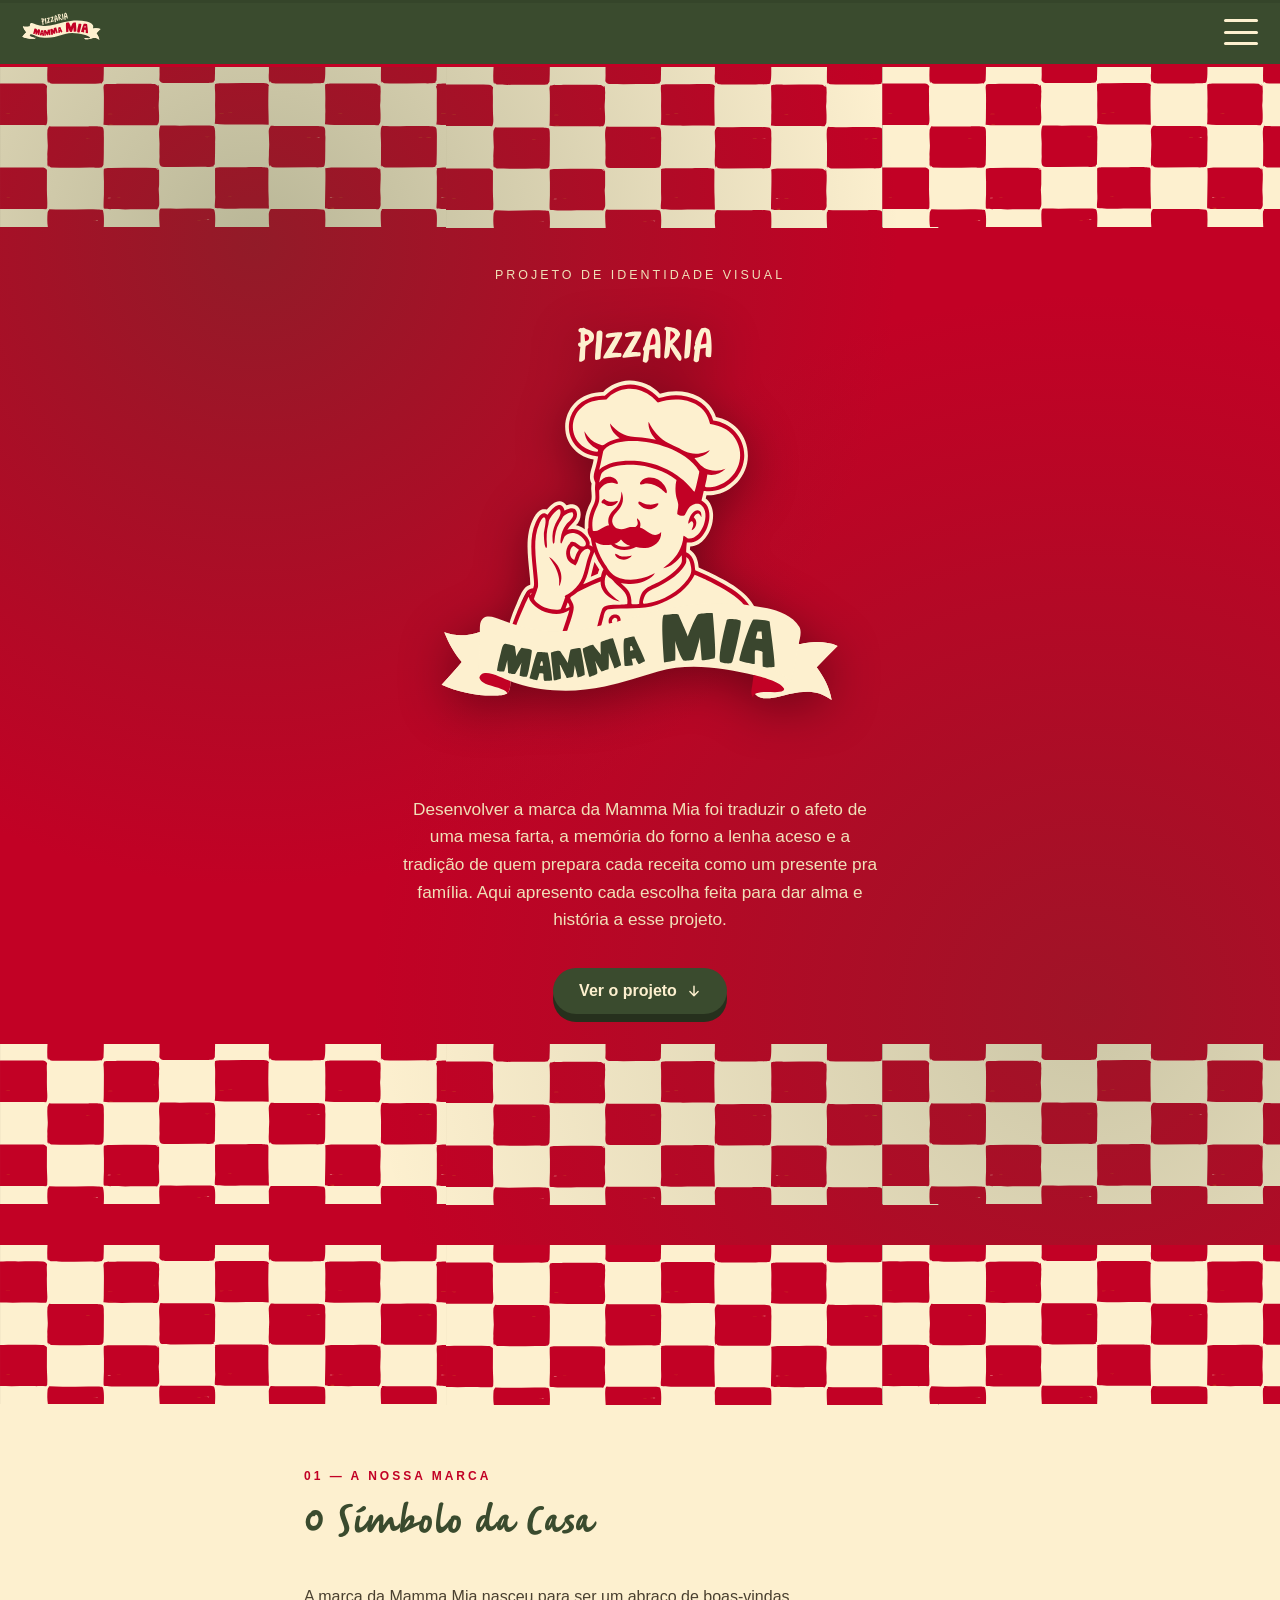
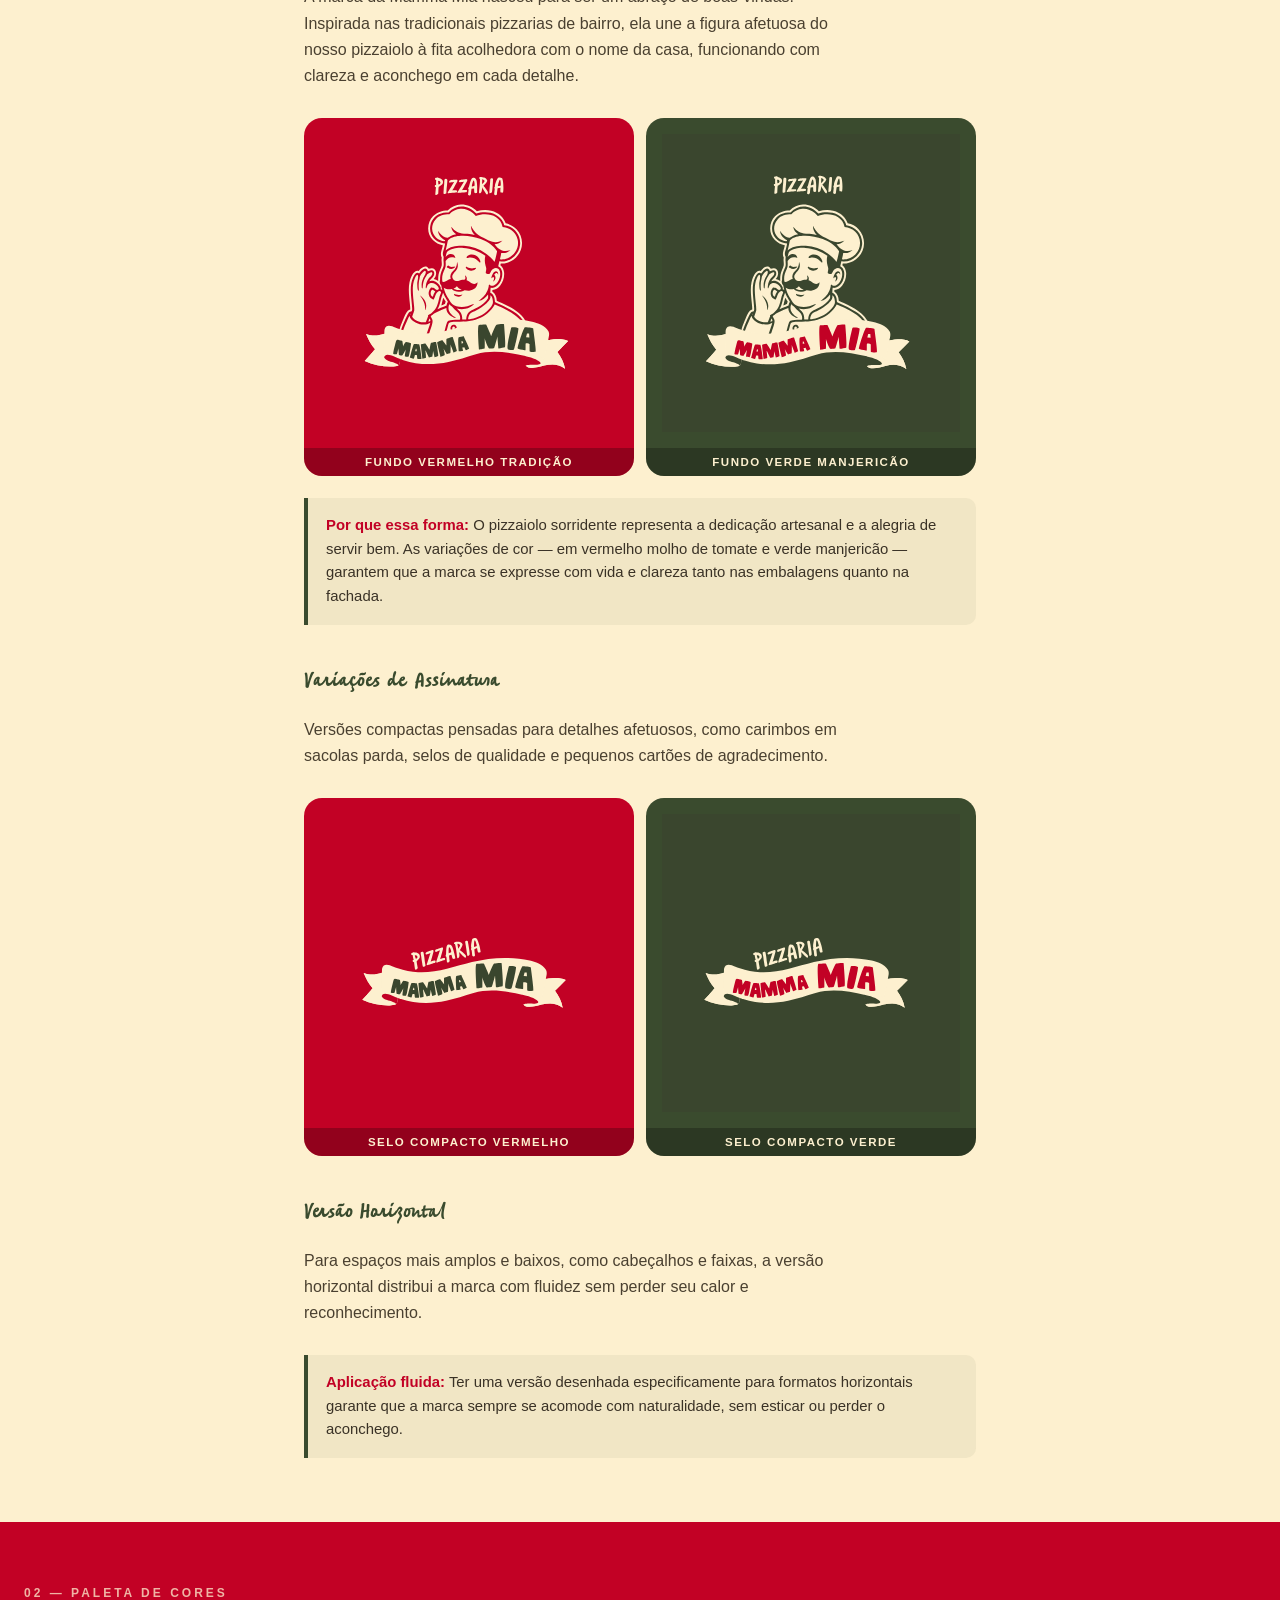
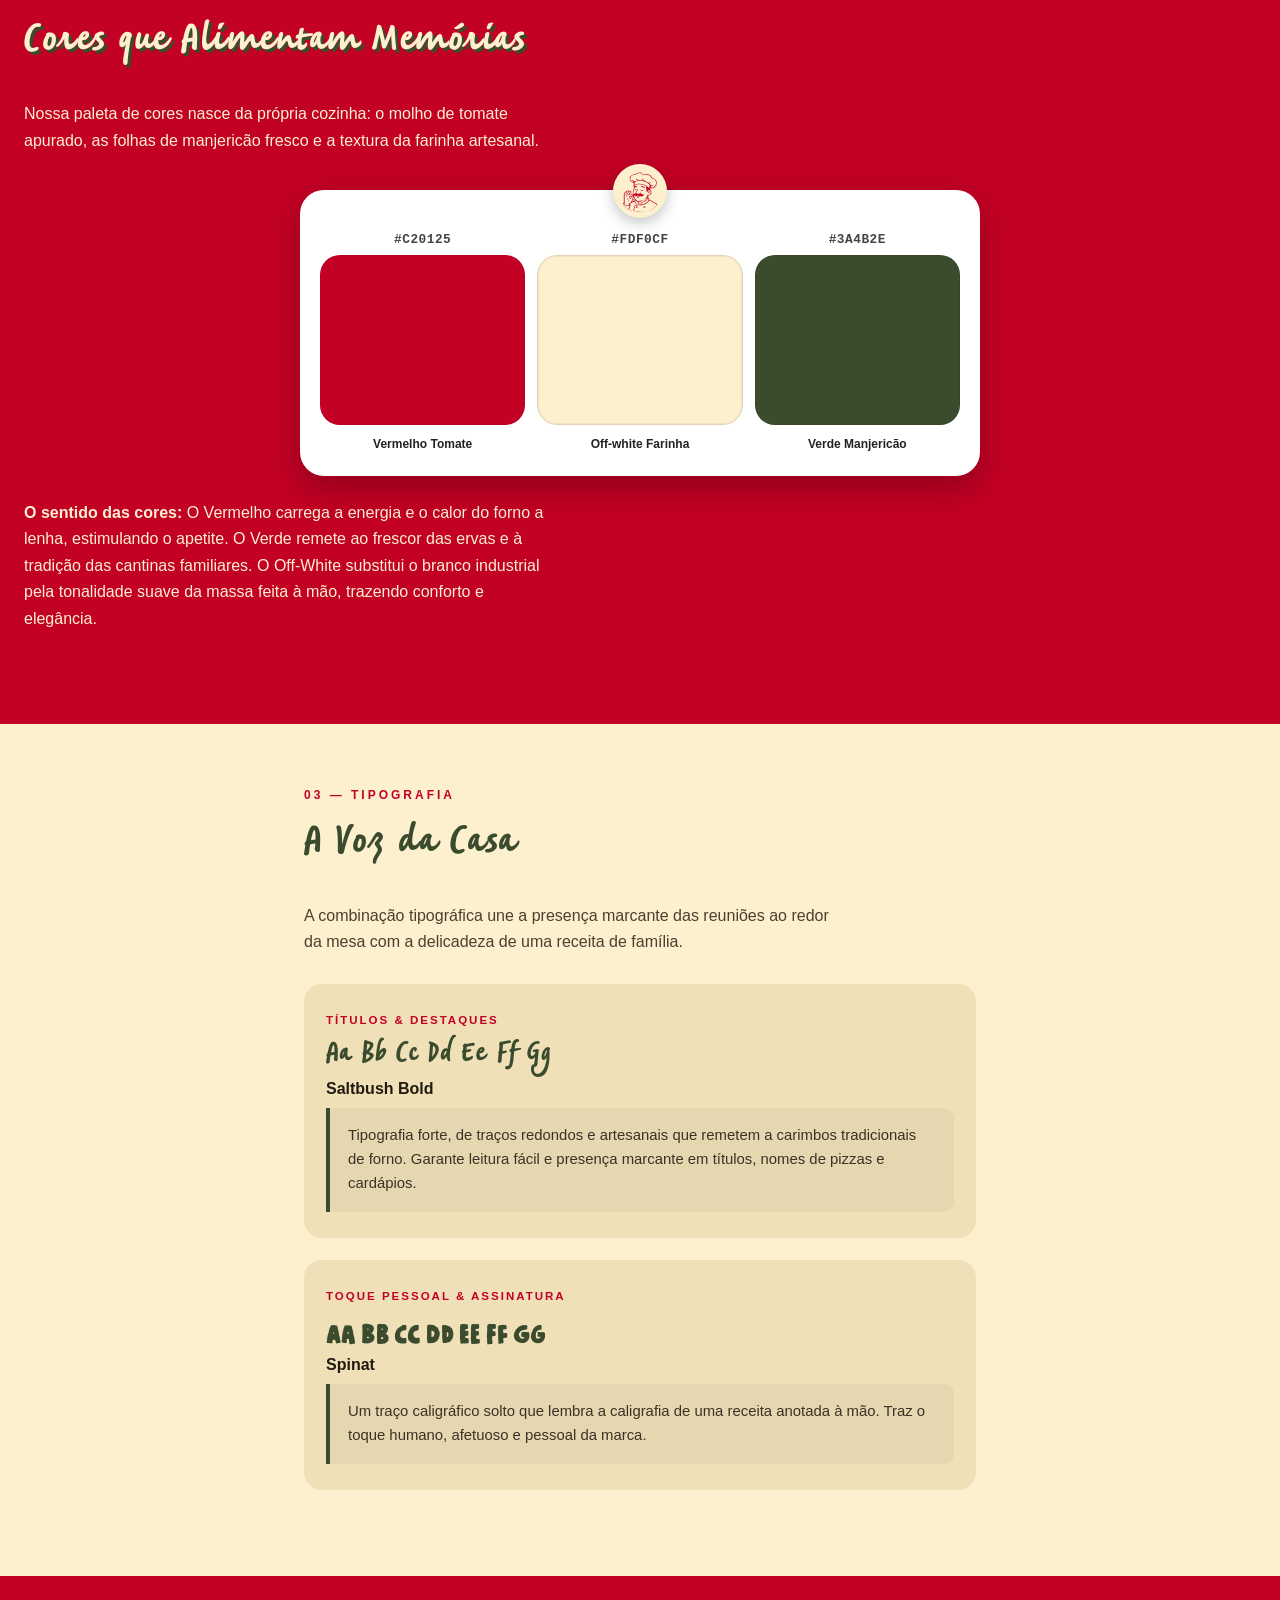
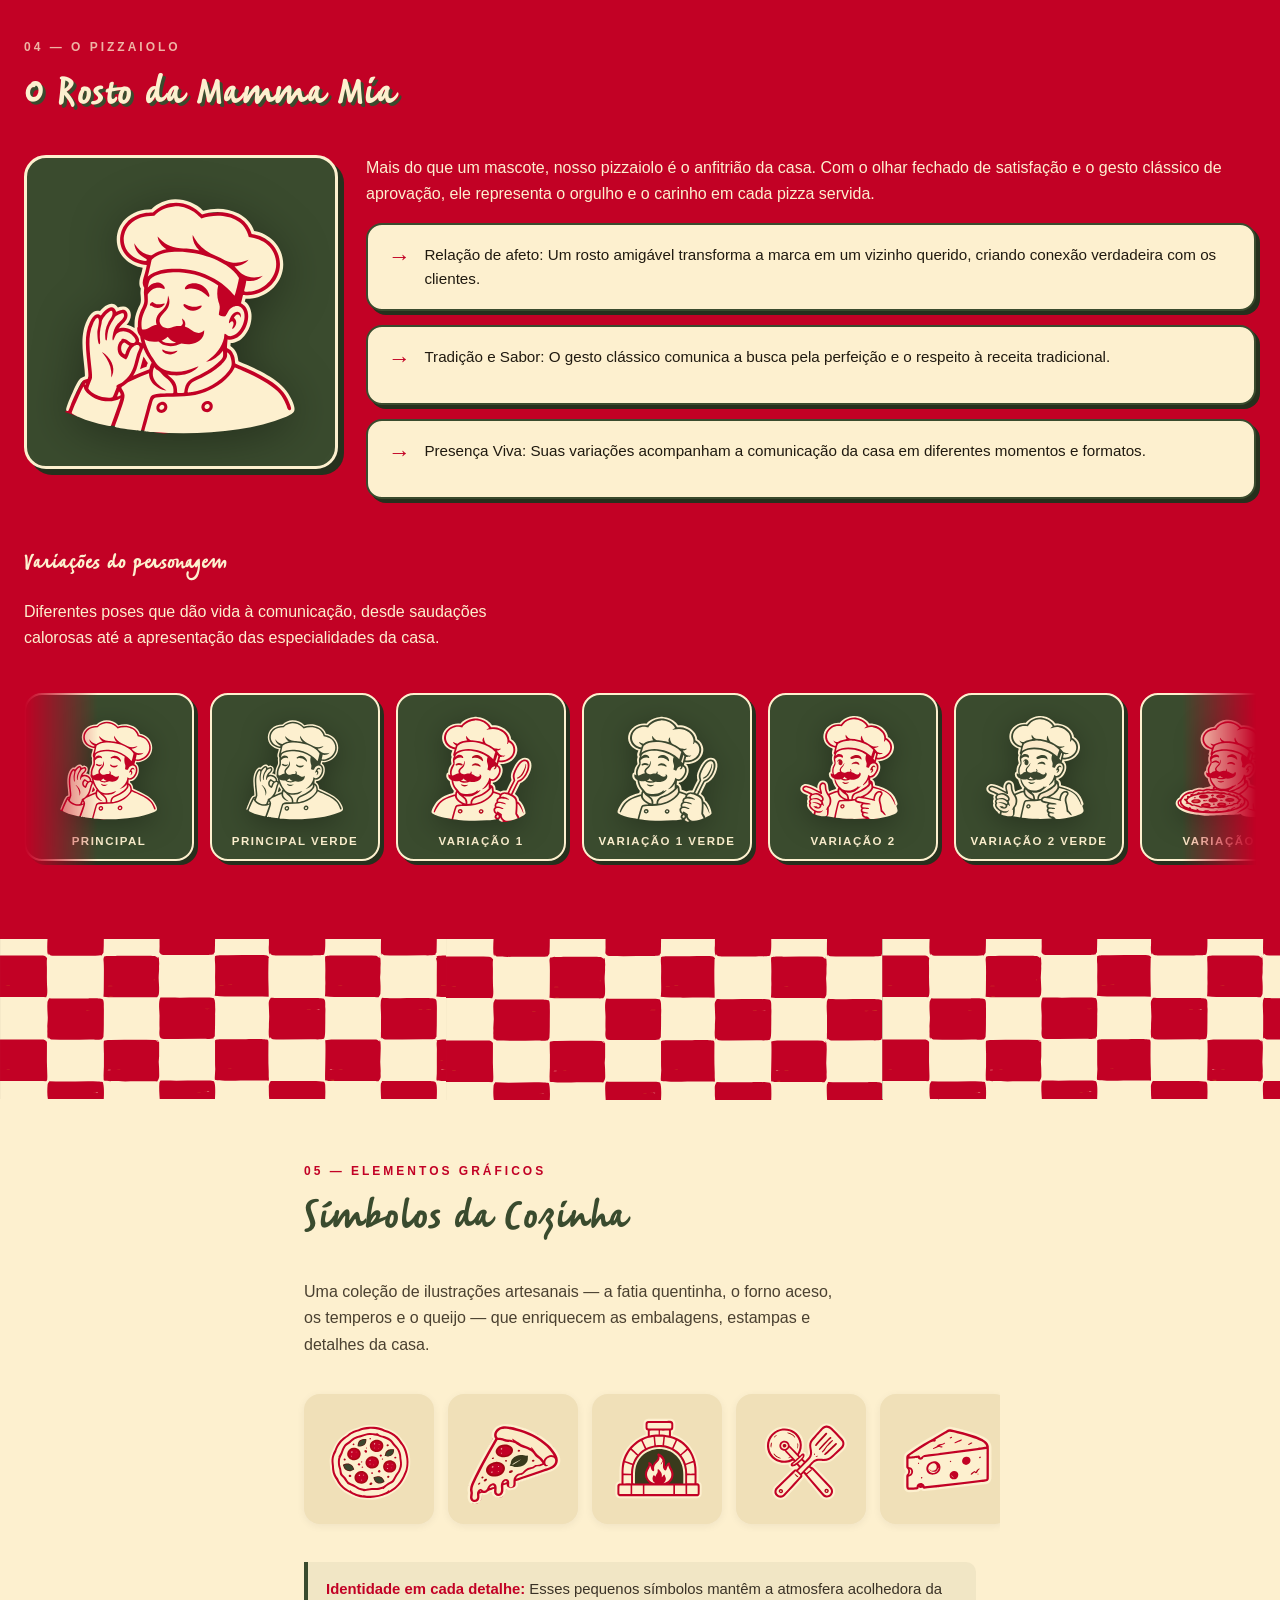
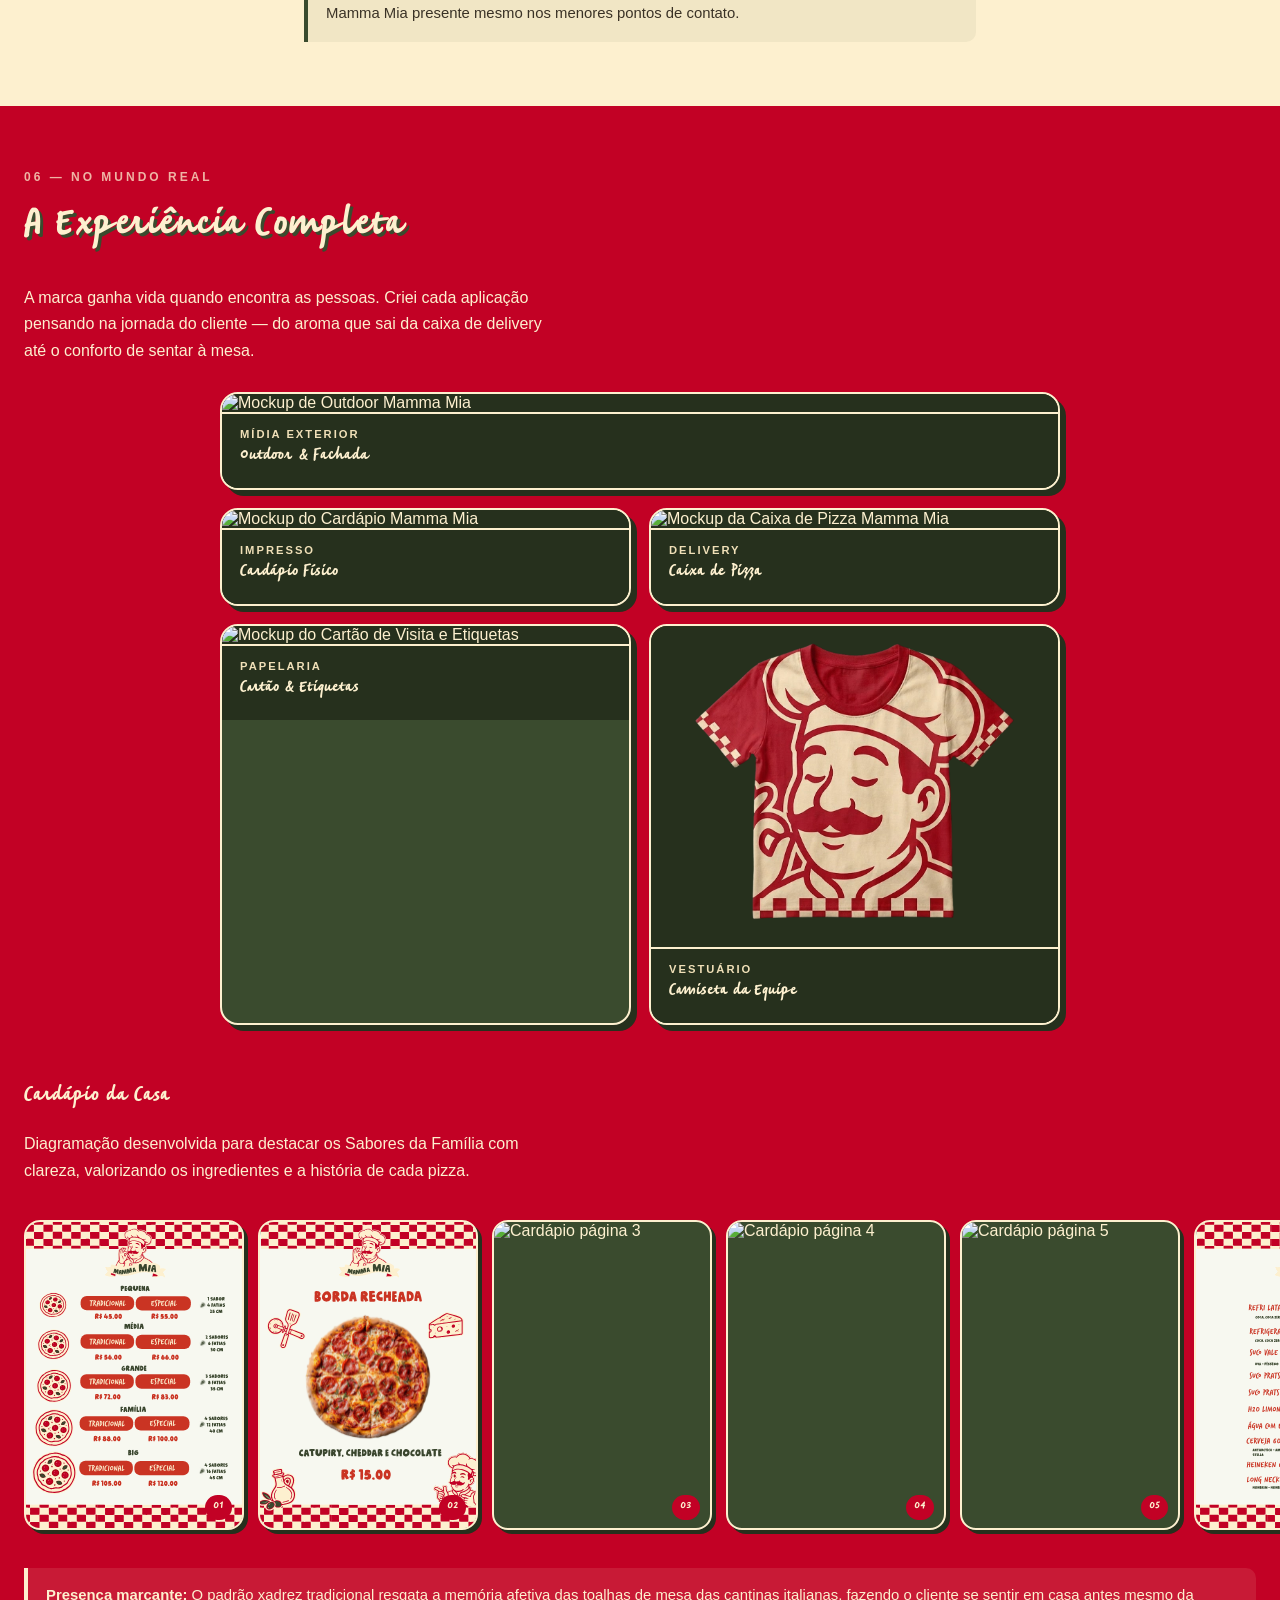
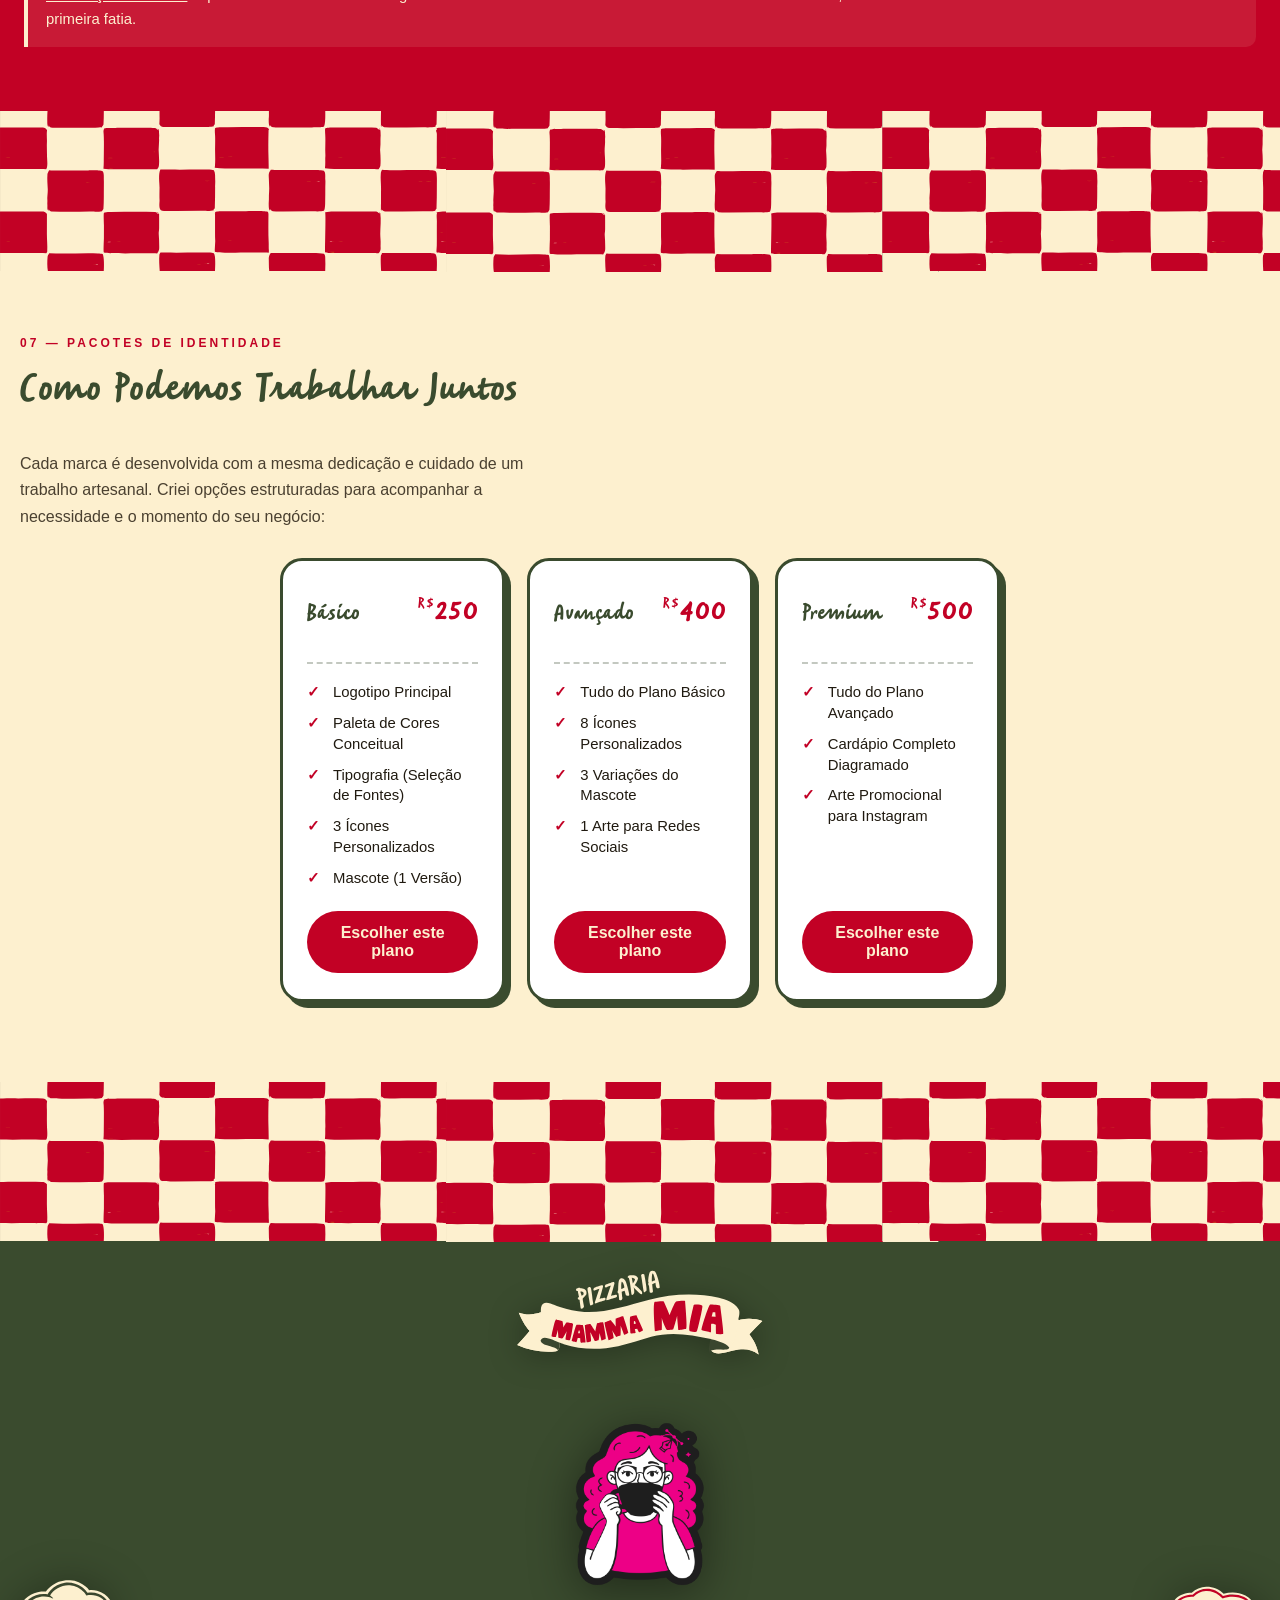
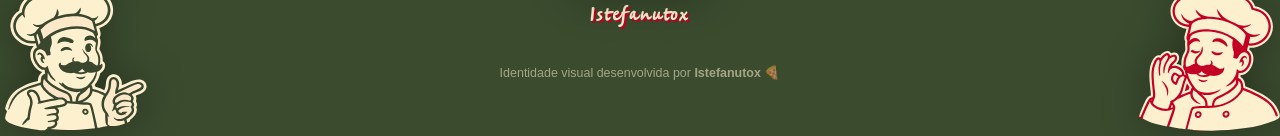
==== commit d7cb6367: "Segunda versão do site de identidade visual" ====
--- a/index.html
+++ b/index.html
@@ -41,7 +41,7 @@
   <div class="hero-content">
     <p class="eyebrow">Projeto de Identidade Visual</p>
     <div class="hero-title-wrap">
-      <img src="imagens/LogoPrincipal.svg" alt="Mamma Mia Logo" class="hero-main-logo">
+      <img src="imagens/LogoPrincipalComponentes.svg" alt="Mamma Mia Logo" class="hero-main-logo">
     </div>
     <p class="hero-sub">Desenvolver a marca da Mamma Mia foi traduzir o afeto de uma mesa farta, a memória do forno a lenha aceso e a tradição de quem prepara cada receita como um presente pra família. Aqui apresento cada escolha feita para dar alma e história a esse projeto.</p>
     <a href="#logo" class="btn-scroll">
@@ -121,11 +121,7 @@
           <div class="palette-pill" style="background:#C20125"></div>
           <span class="palette-name">Vermelho Tomate</span>
         </div>
-        <div class="palette-col">
-          <span class="palette-code">#8F011B</span>
-          <div class="palette-pill" style="background:#8F011B"></div>
-          <span class="palette-name">Vinho Forno</span>
-        </div>
+
         <div class="palette-col">
           <span class="palette-code">#FDF0CF</span>
           <div class="palette-pill" style="background:#FDF0CF; border: 1px solid #e2d4b2;"></div>
@@ -140,7 +136,7 @@
     </div>
   </div>
 
-  <p class="justificativa">
+  <p class="section-text">
     <strong>O sentido das cores:</strong> O Vermelho carrega a energia e o calor do forno a lenha, estimulando o apetite. O Verde remete ao frescor das ervas e à tradição das cantinas familiares. O Off-White substitui o branco industrial pela tonalidade suave da massa feita à mão, trazendo conforto e elegância.
   </p>
 </section>
--- a/css/styles.css
+++ b/css/styles.css
@@ -367,7 +367,7 @@
 
 .palette-columns {
   display: grid;
-  grid-template-columns: repeat(4, 1fr);
+  grid-template-columns: repeat(3, 1fr);
   gap: 12px;
 }
 
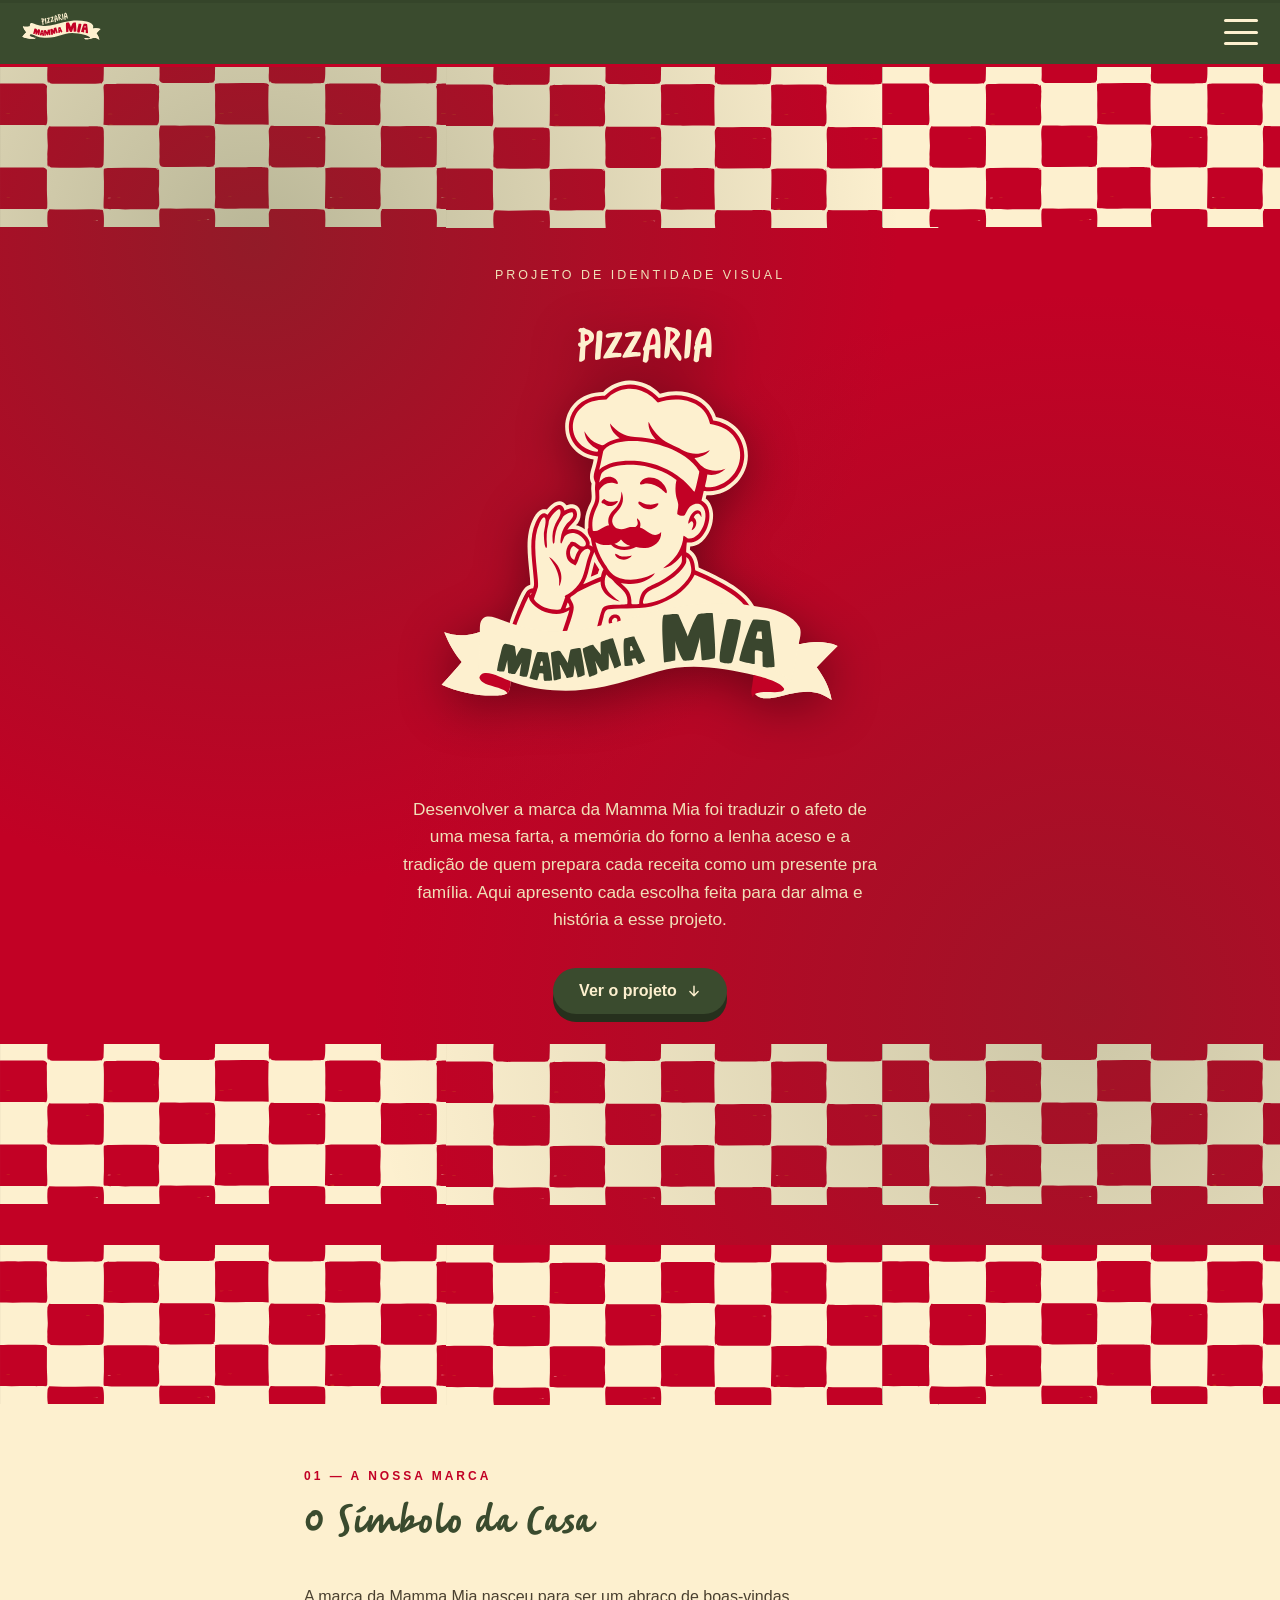
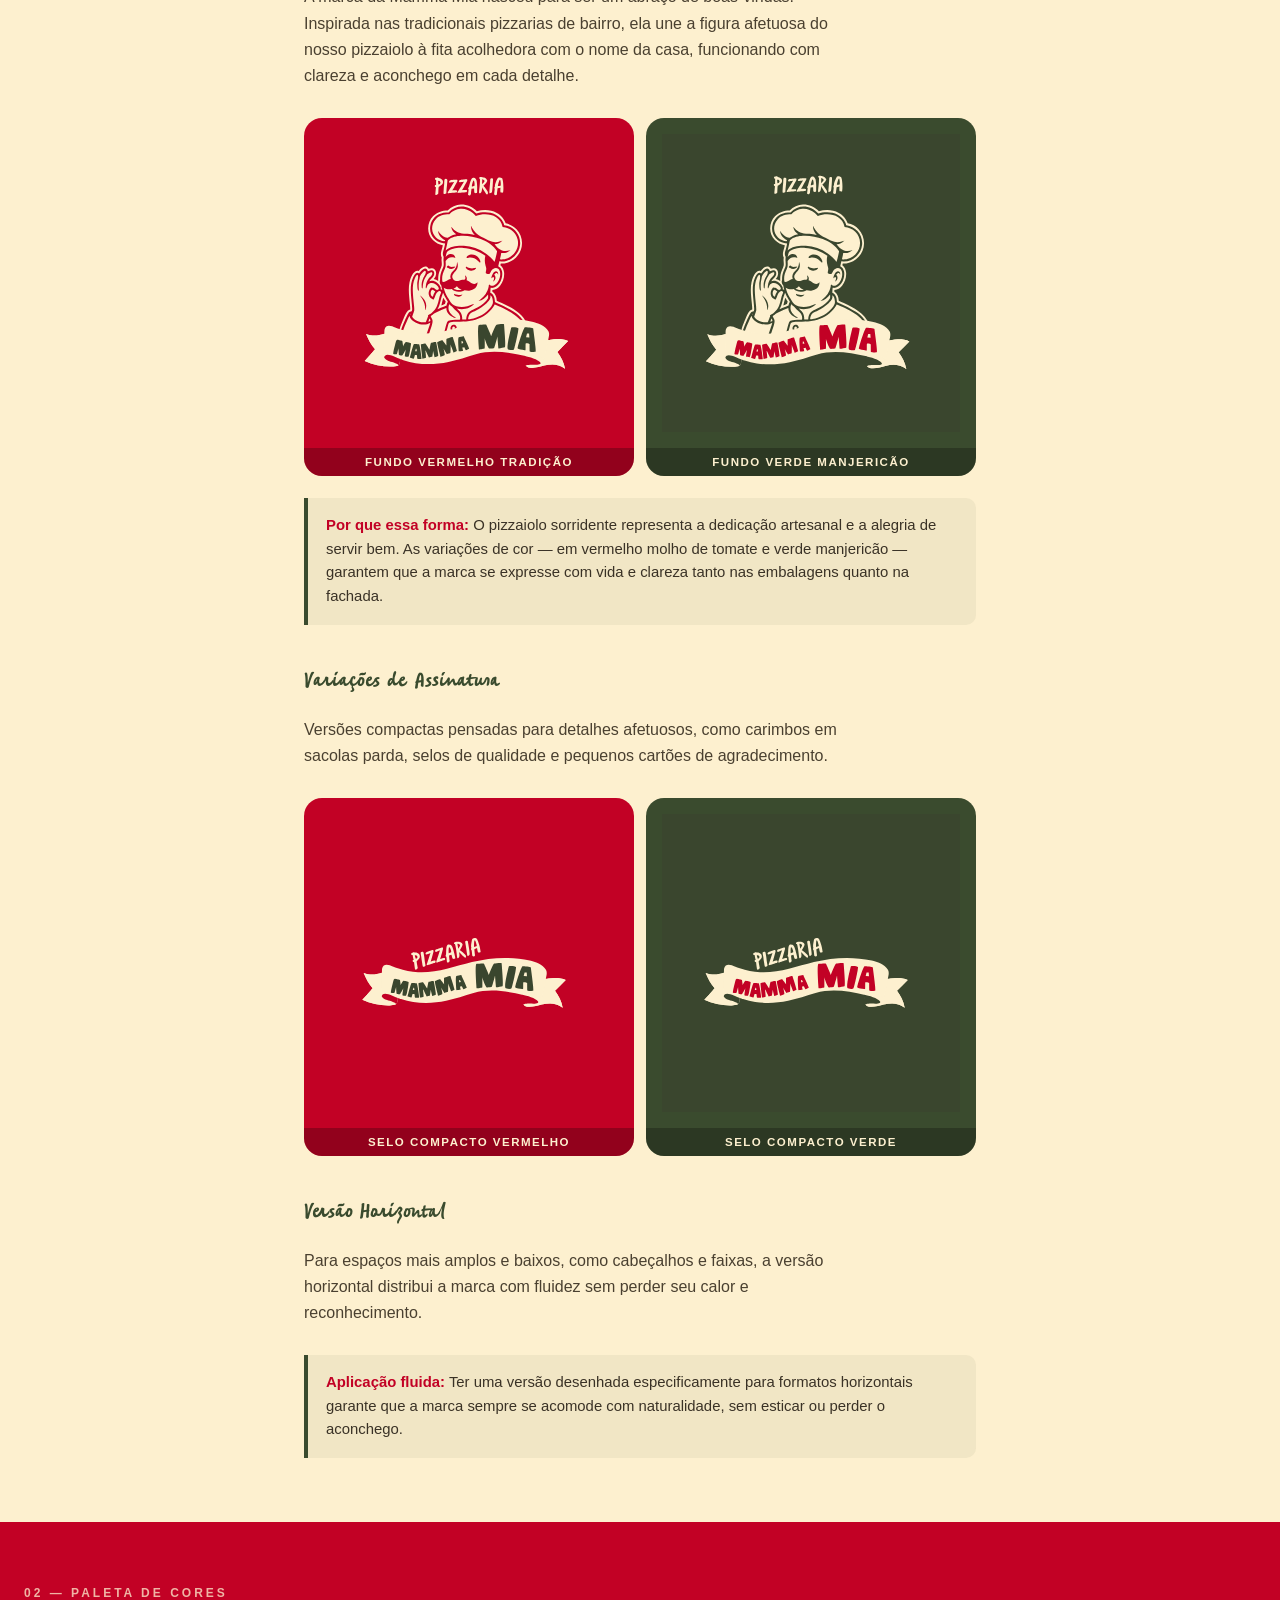
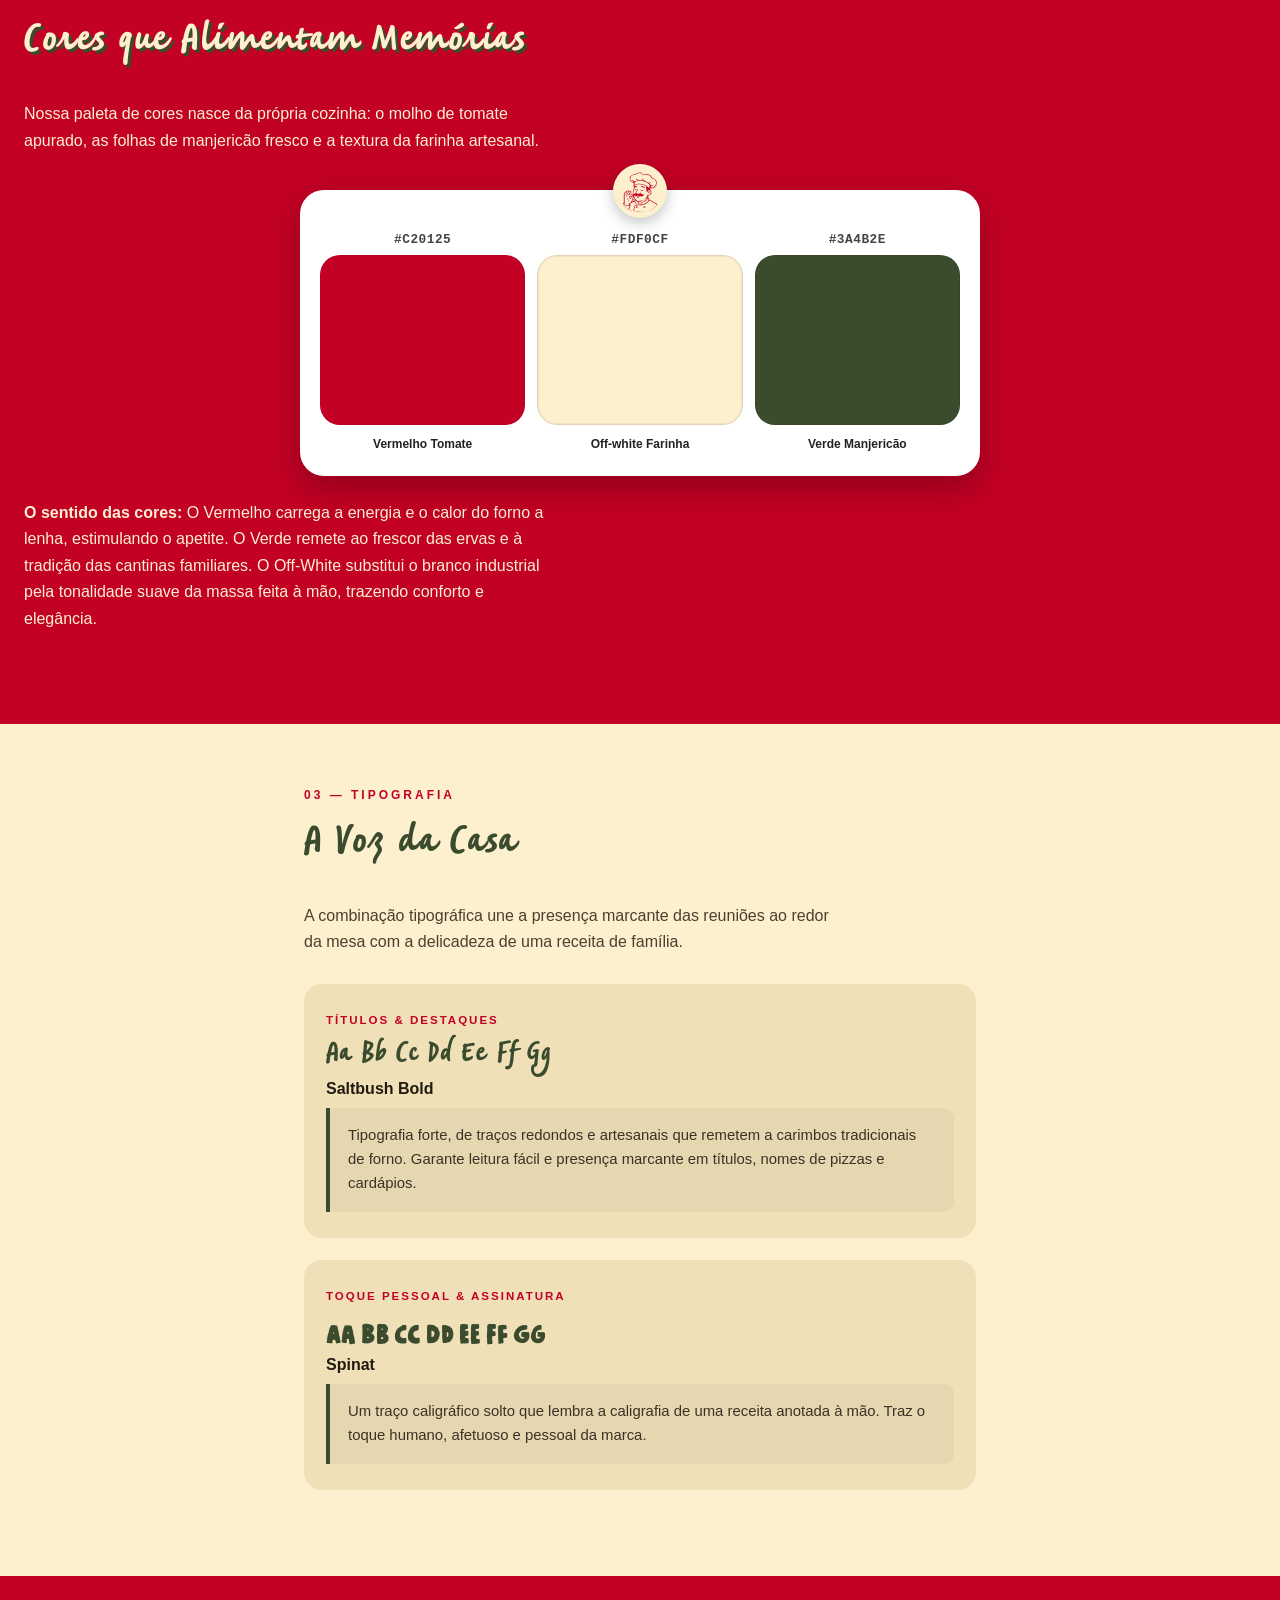
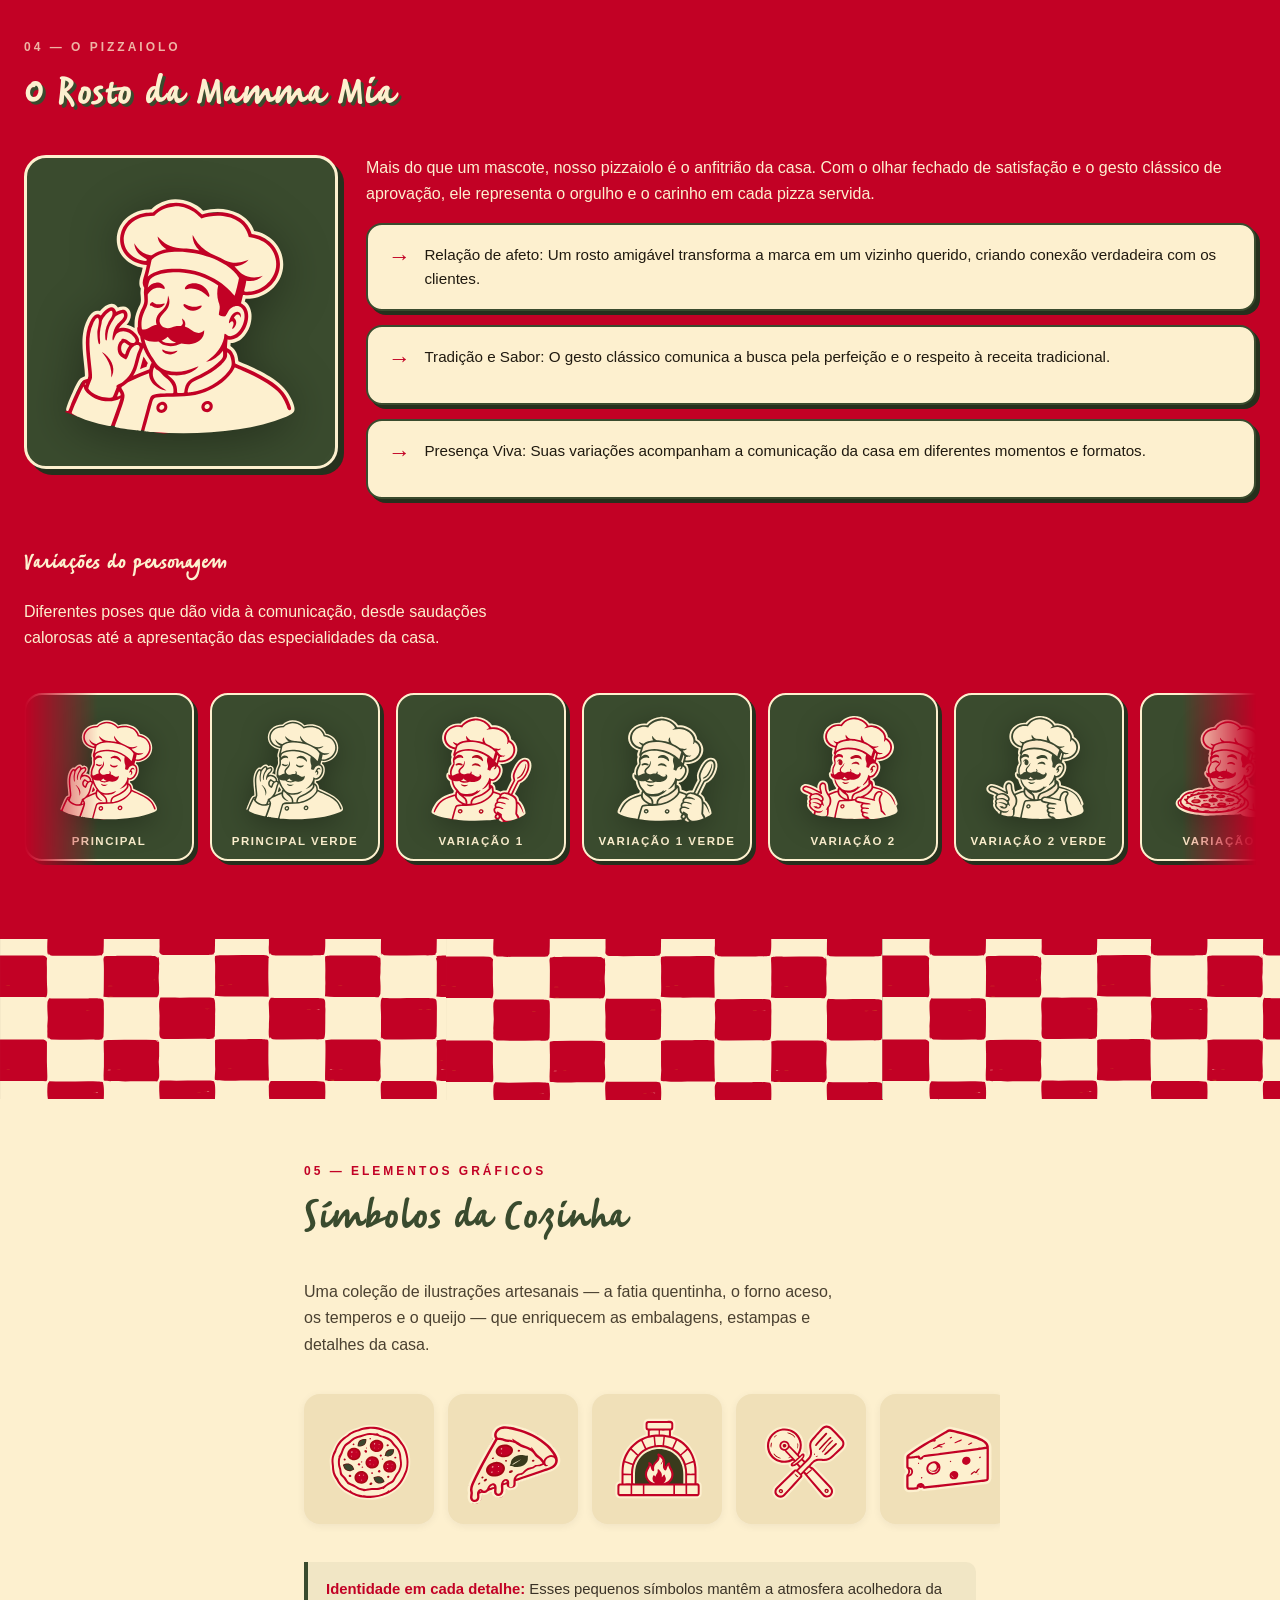
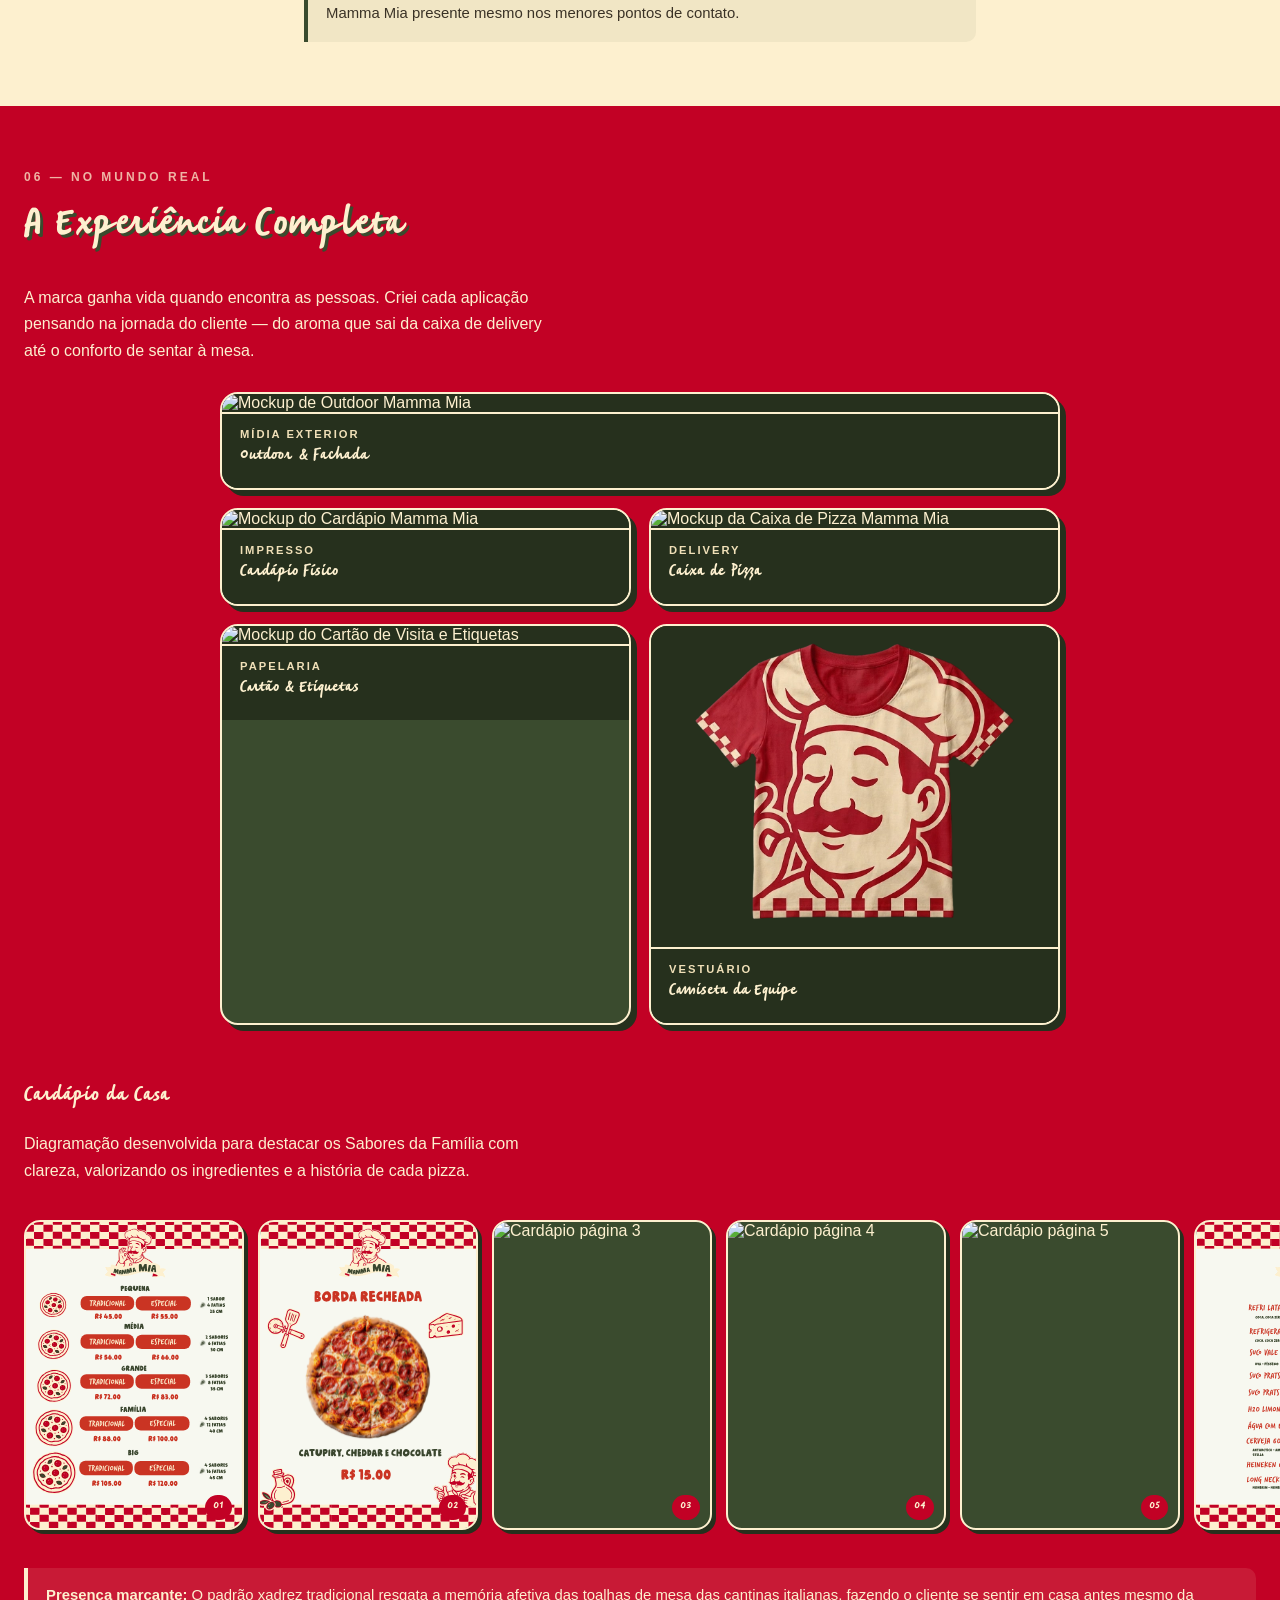
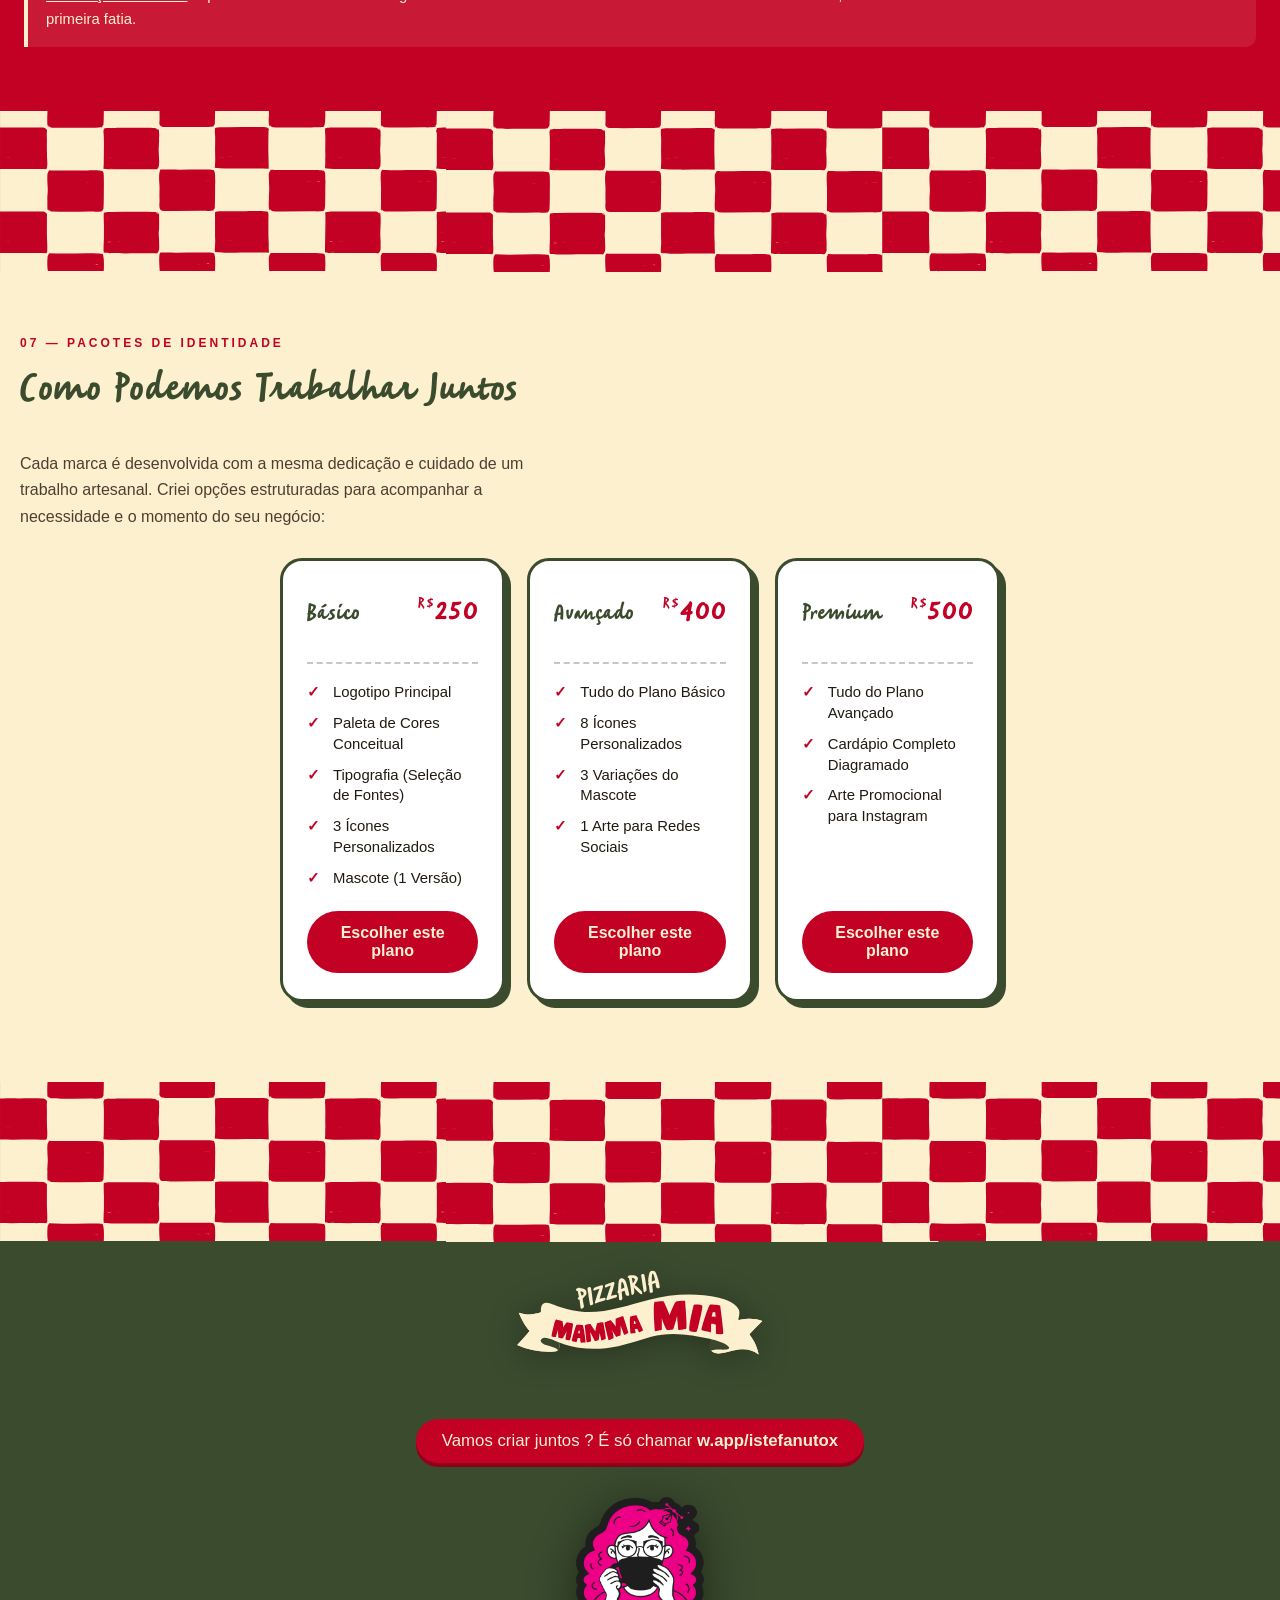
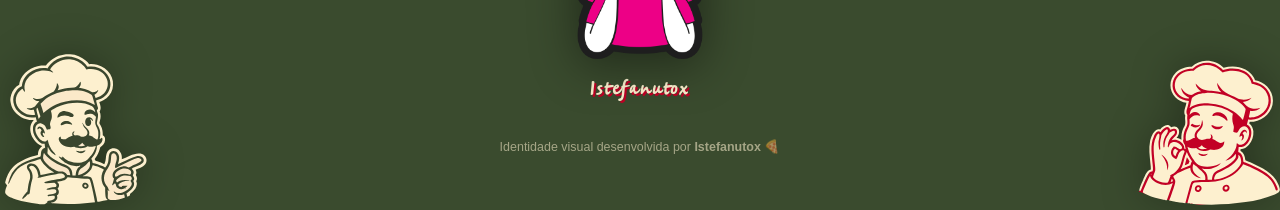
==== commit 7113c66b: "Terceira versão do site de identidade visual" ====
--- a/index.html
+++ b/index.html
@@ -481,6 +481,11 @@
       <img src="imagens/variaçãoLogo2Componentes.svg" alt="Logo Mamma Mia Variação 2 Componentes" class="footer-logo">
     </div>
 
+    <!-- Link de contato -->
+    <div class="footer-contact-link">
+      <a href="https://w.app/istefanutox" target="_blank" rel="noopener noreferrer">Vamos criar juntos ? É só chamar <strong>w.app/istefanutox</strong></a>
+    </div>
+
     <!-- personagem logo e assinatura Istefanutox -->
     <div class="footer-character-wrap">
       <img src="imagens/personagemLogo.png" alt="Istefanutox - Personagem Logo" class="footer-character-img">
--- a/css/styles.css
+++ b/css/styles.css
@@ -815,6 +815,34 @@
 }
 .footer-logo:hover{ transform: scale(1.05); }
 
+/* Link de contato no footer */
+.footer-contact-link {
+  margin: 10px 0 30px;
+}
+.footer-contact-link a {
+  display: inline-block;
+  background: var(--red);
+  color: var(--cream);
+  text-decoration: none;
+  padding: 12px 26px;
+  border-radius: 999px;
+  font-weight: 500;
+  font-size: 1.05rem;
+  box-shadow: 0 4px 0 var(--red-dark);
+  transition: transform .15s ease, box-shadow .15s ease;
+}
+.footer-contact-link a:hover {
+  transform: translateY(-2px);
+  box-shadow: 0 6px 0 var(--red-dark);
+}
+.footer-contact-link a:active {
+  transform: translateY(4px);
+  box-shadow: 0 0 0 var(--red-dark);
+}
+.footer-contact-link strong {
+  font-weight: 700;
+}
+
 /* Mascotes decorativos */
 .footer-mascotes{
   position: absolute;
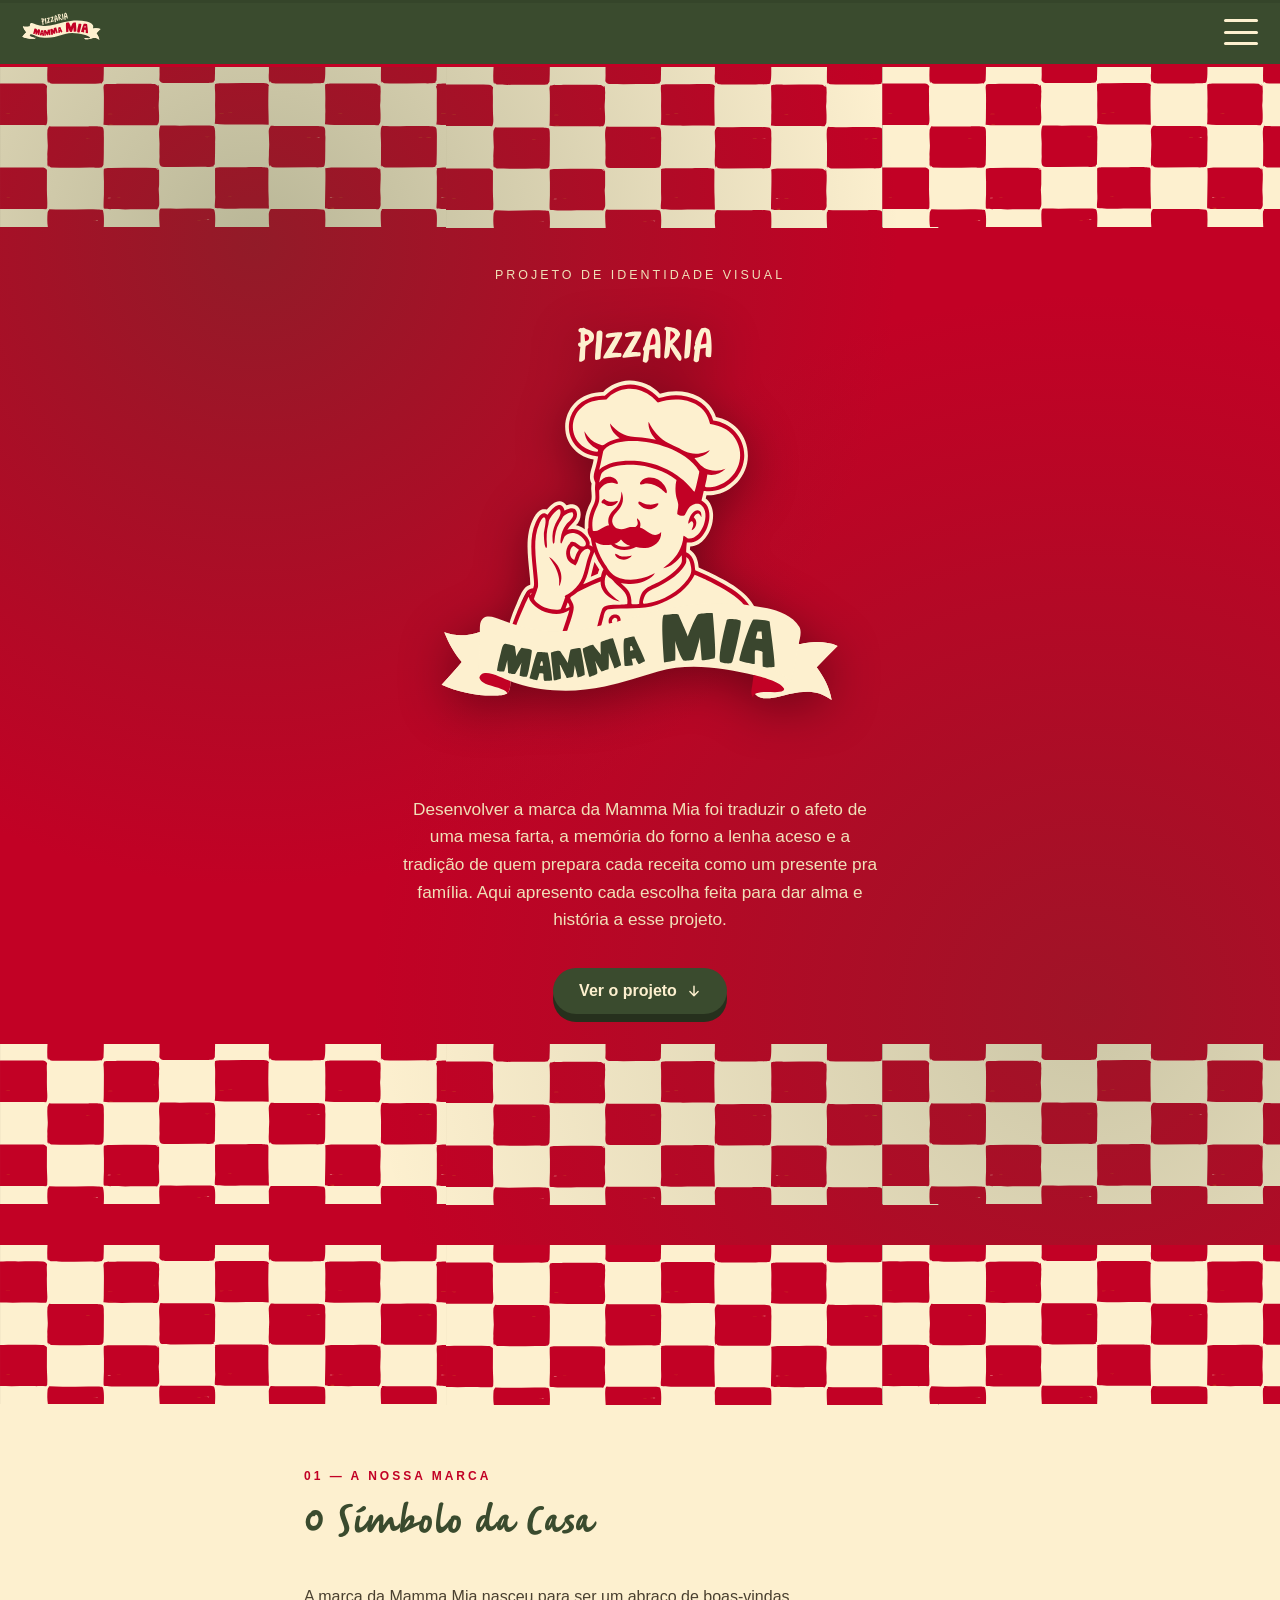
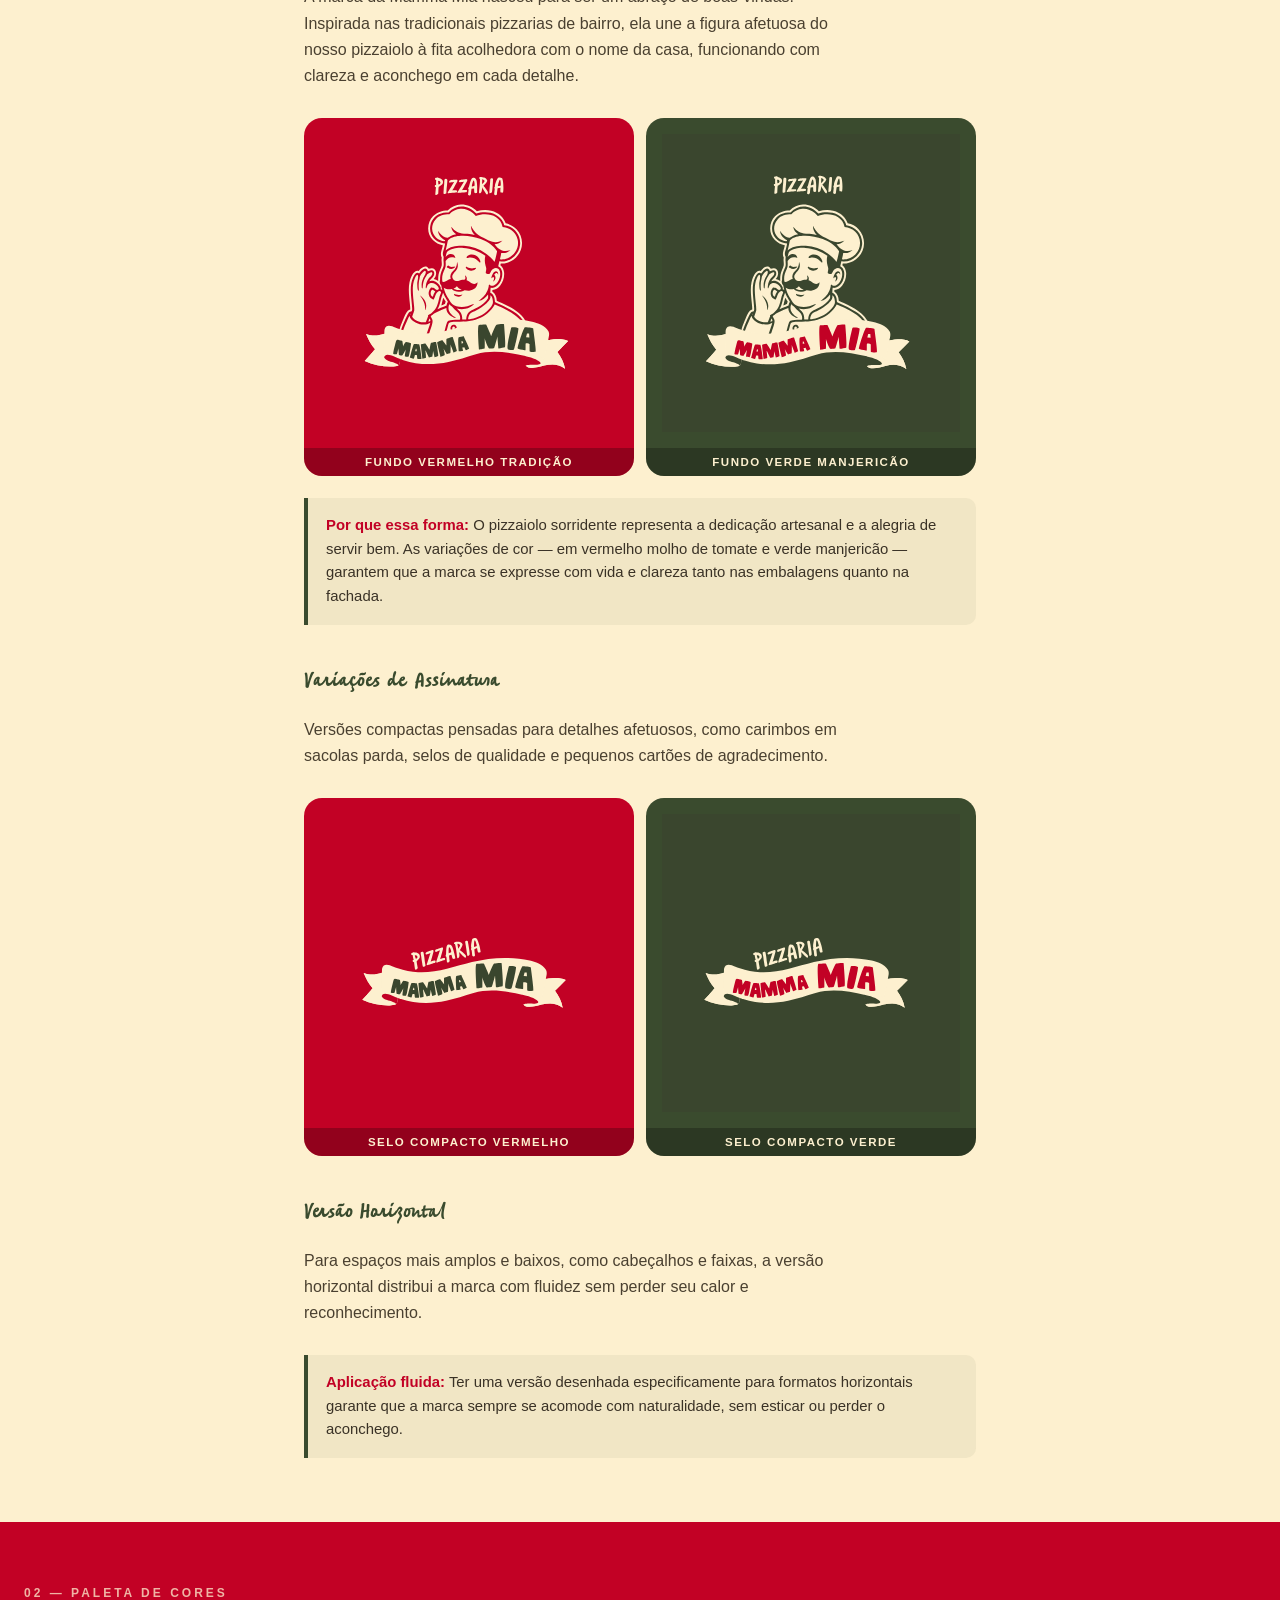
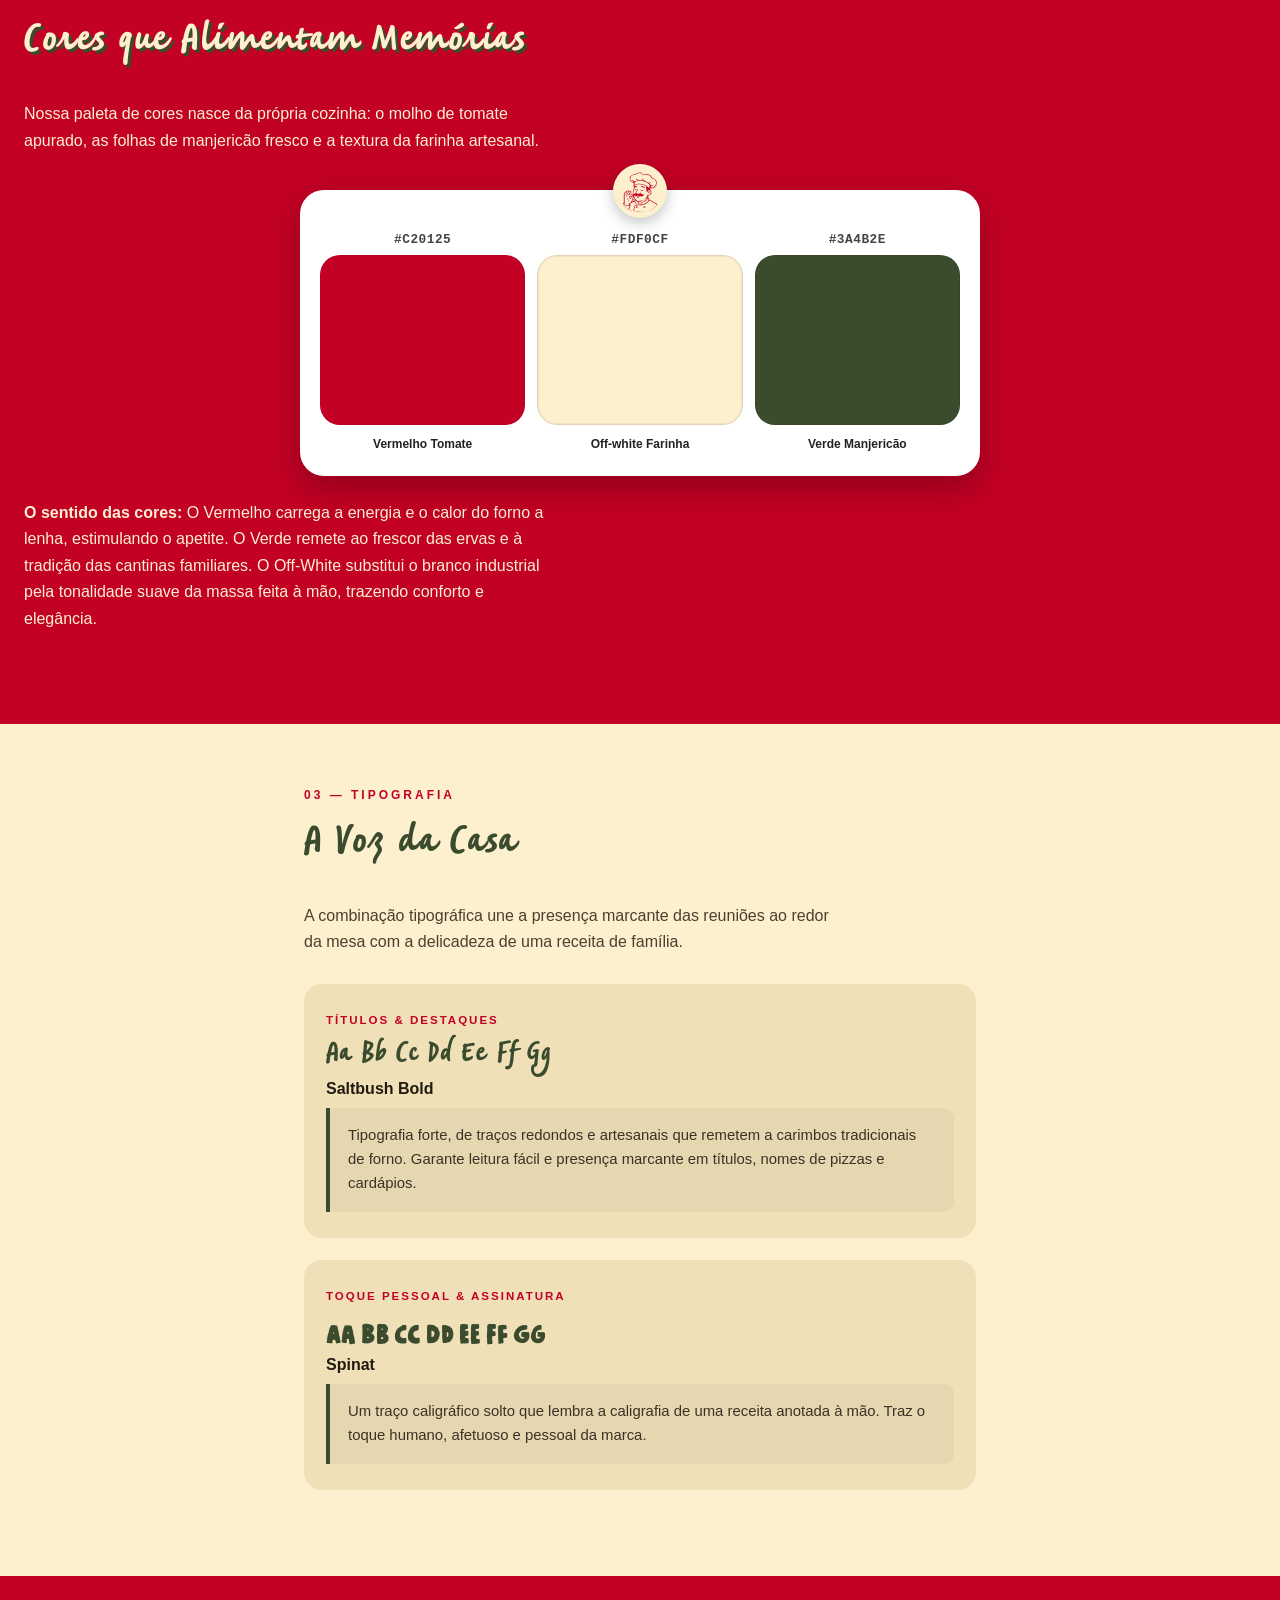
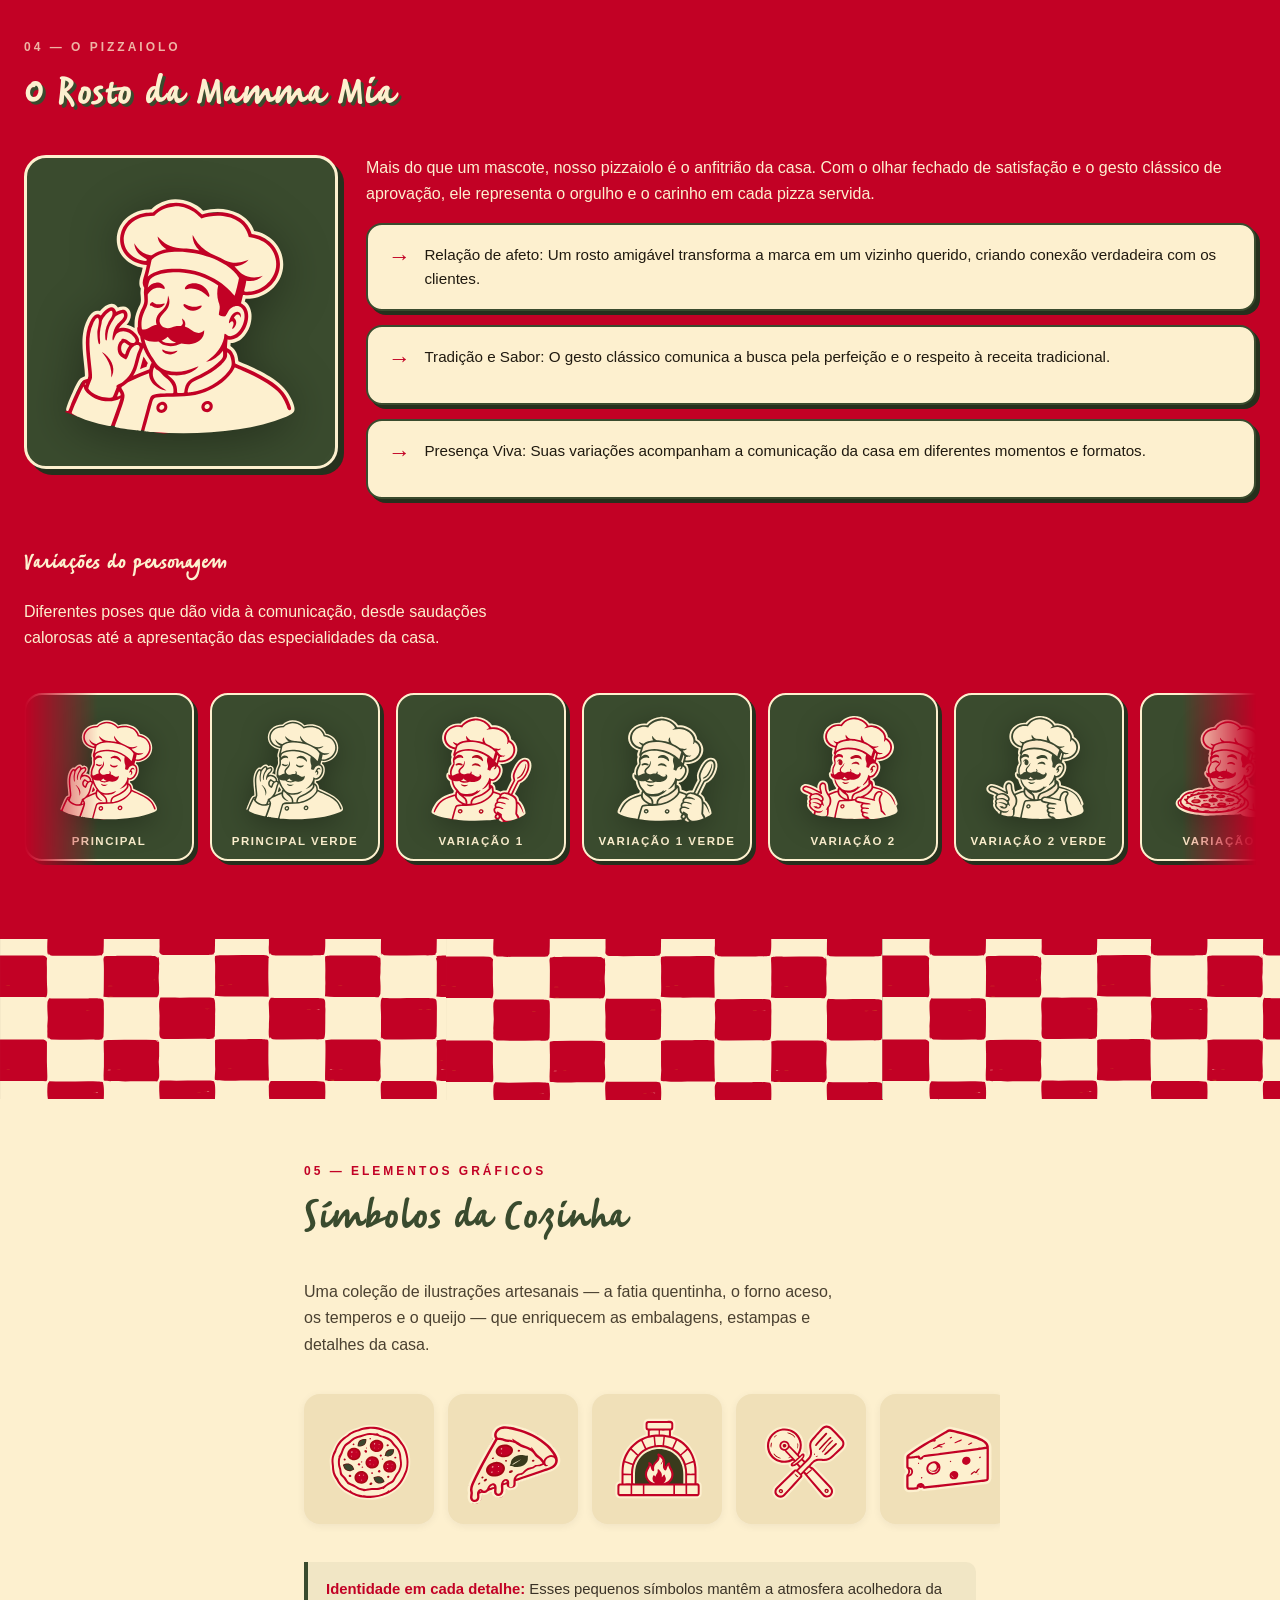
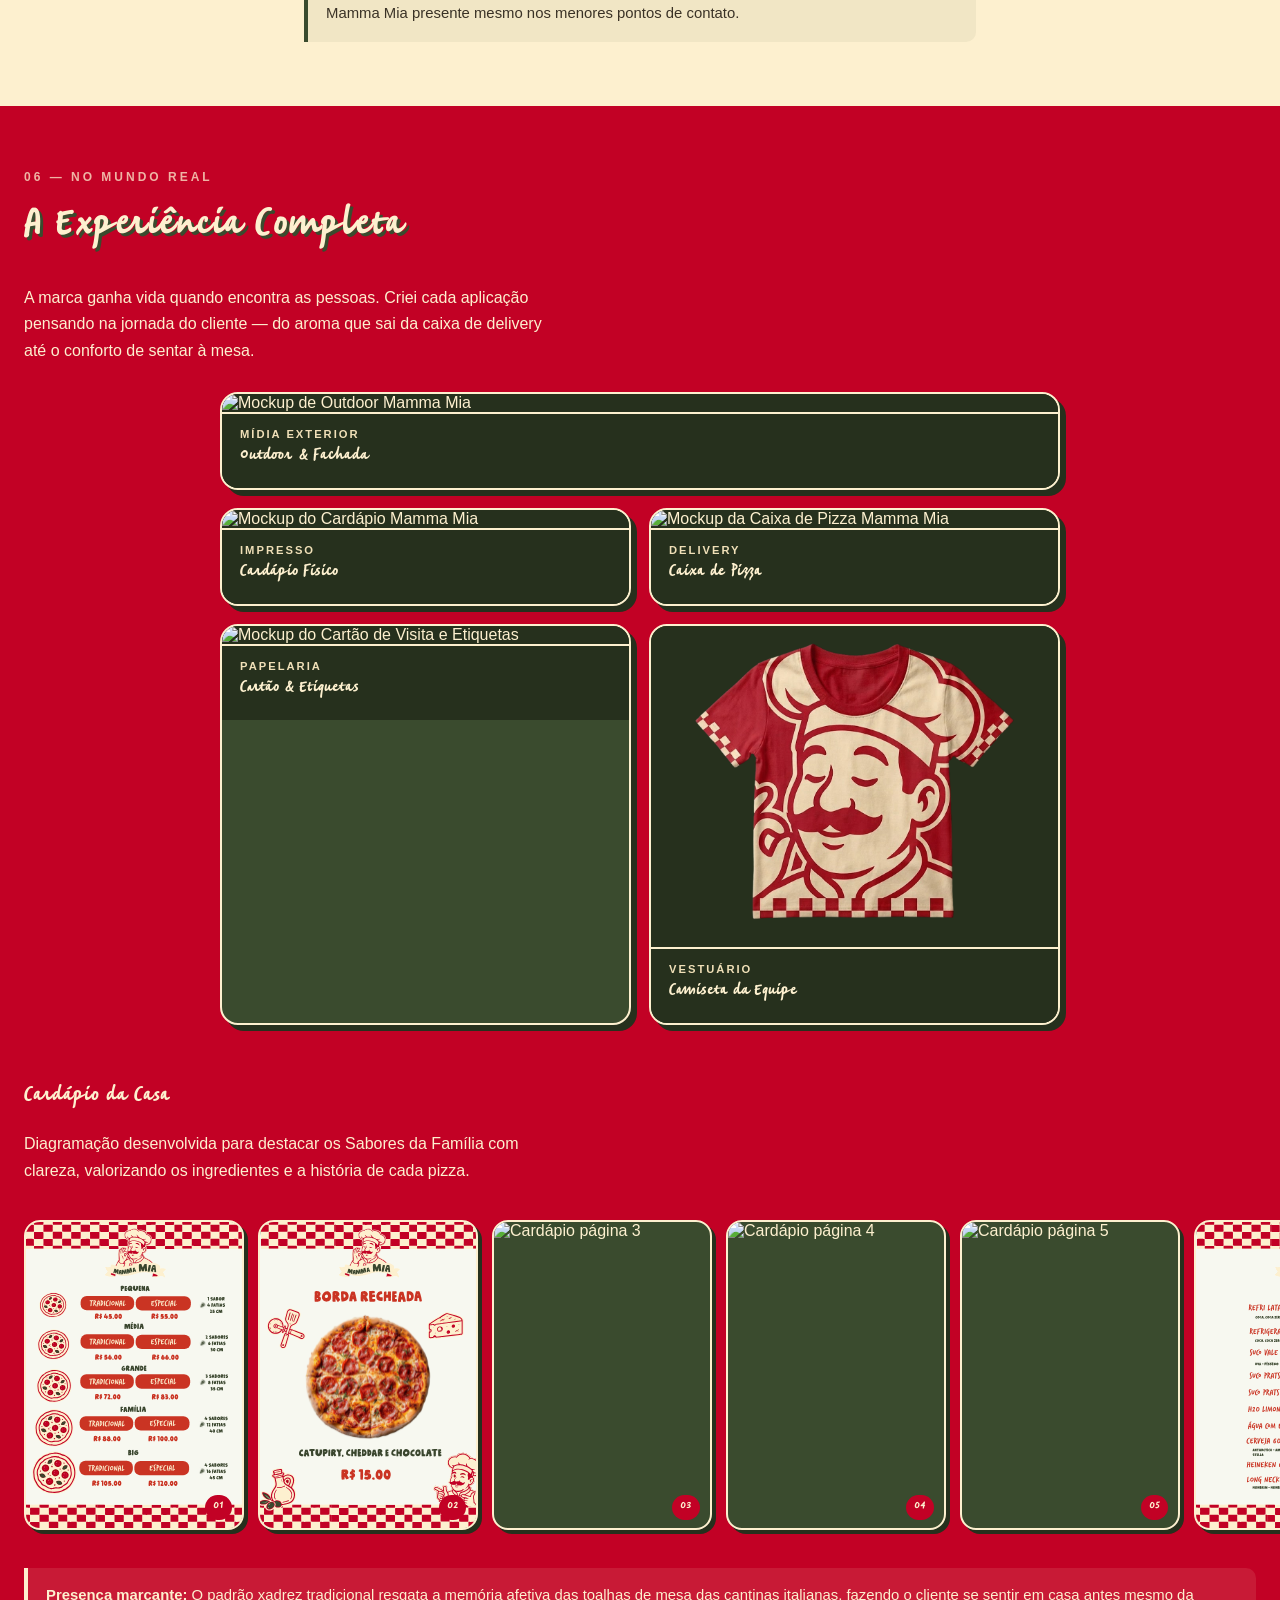
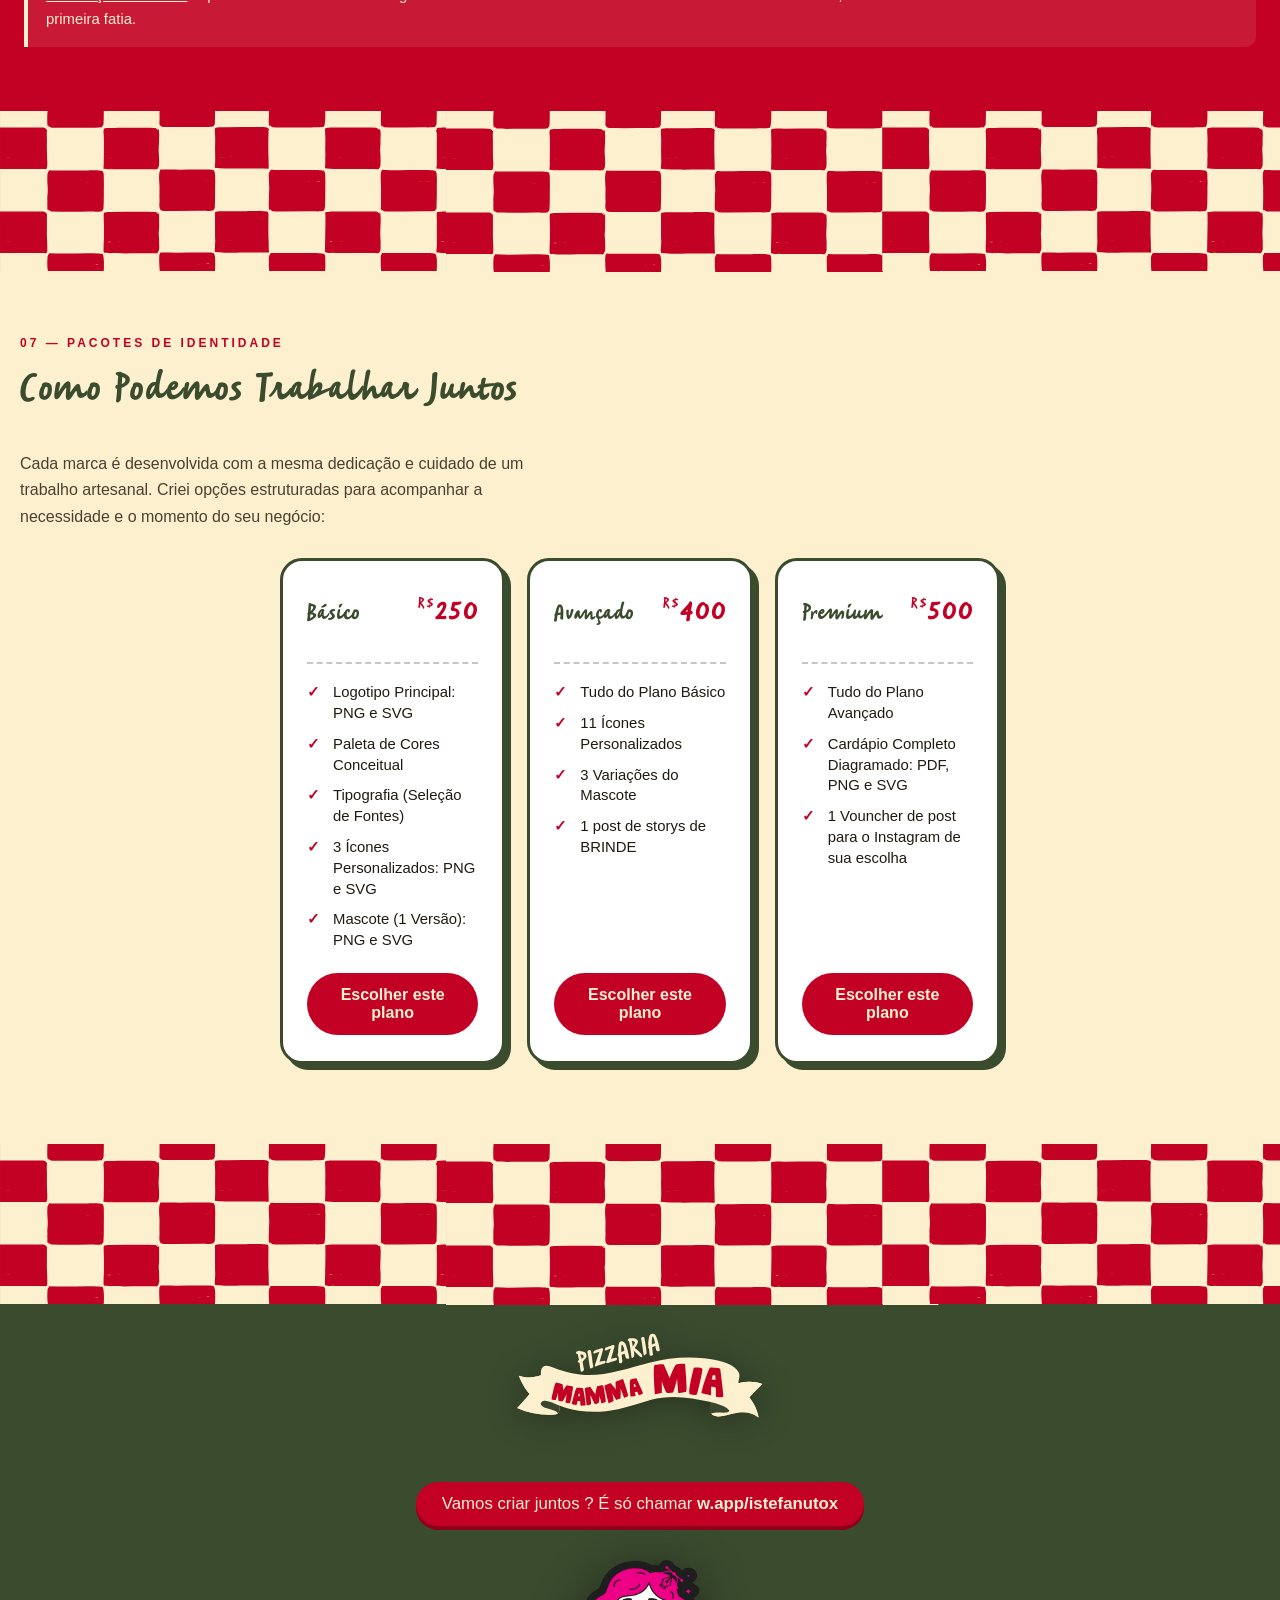
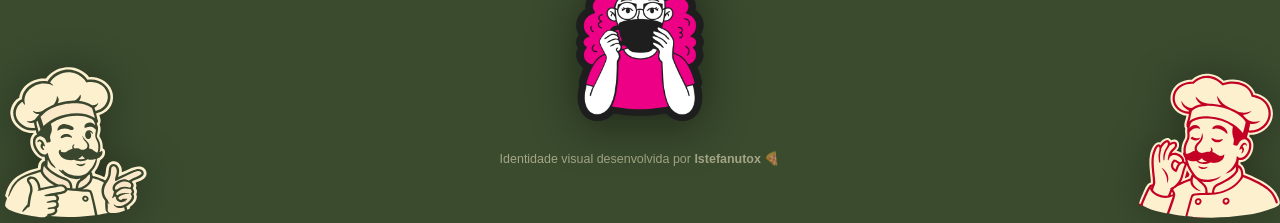
==== commit d0637bd0: "Sexta versão" ====
--- a/index.html
+++ b/index.html
@@ -4,7 +4,7 @@
 <meta charset="UTF-8">
 <meta name="viewport" content="width=device-width, initial-scale=1.0, viewport-fit=cover">
 <title>Mamma Mia — Identidade Visual</title>
-<link rel="stylesheet" href="css/styles.css">
+<link rel="stylesheet" href="../css/styles.css">
 </head>
 <body>
 
@@ -14,7 +14,7 @@
 <!-- NAV -->
 <header class="nav">
   <a href="#intro" class="nav-brand">
-    <img src="imagens/variaçãoLogo2Componentes.svg" alt="Logo Mamma Mia" class="nav-brand-logo">
+    <img src="../imagens/variaçãoLogo2Componentes.svg" alt="Logo Mamma Mia" class="nav-brand-logo">
   </a>
   <button class="nav-toggle" id="navToggle" aria-label="Abrir menu">
     <span></span><span></span><span></span>
@@ -36,12 +36,12 @@
 <!-- HERO -->
 <section class="hero" id="intro">
   <div class="quadriculado-divider hero-quad-top">
-    <img src="imagens/quadriculado.svg" alt="Quadriculado oficial" class="quadriculado-img">
+    <img src="../imagens/quadriculado.svg" alt="Quadriculado oficial" class="quadriculado-img">
   </div>
   <div class="hero-content">
     <p class="eyebrow">Projeto de Identidade Visual</p>
     <div class="hero-title-wrap">
-      <img src="imagens/LogoPrincipalComponentes.svg" alt="Mamma Mia Logo" class="hero-main-logo">
+      <img src="../imagens/LogoPrincipalComponentes.svg" alt="Mamma Mia Logo" class="hero-main-logo">
     </div>
     <p class="hero-sub">Desenvolver a marca da Mamma Mia foi traduzir o afeto de uma mesa farta, a memória do forno a lenha aceso e a tradição de quem prepara cada receita como um presente pra família. Aqui apresento cada escolha feita para dar alma e história a esse projeto.</p>
     <a href="#logo" class="btn-scroll">
@@ -50,13 +50,13 @@
     </a>
   </div>
   <div class="quadriculado-divider hero-quad-bottom">
-    <img src="imagens/quadriculado.svg" alt="Quadriculado oficial" class="quadriculado-img">
+    <img src="../imagens/quadriculado.svg" alt="Quadriculado oficial" class="quadriculado-img">
   </div>
 </section>
 
 <!-- DIVISOR QUADRICULADO -->
 <div class="quadriculado-divider">
-  <img src="imagens/quadriculado.svg" alt="faixa decorativa quadriculada" class="quadriculado-img">
+  <img src="../imagens/quadriculado.svg" alt="faixa decorativa quadriculada" class="quadriculado-img">
 </div>
 
 <main>
@@ -69,11 +69,11 @@
 
   <div class="split-frame">
     <div class="logo-frame light-bg">
-      <img src="imagens/LogoPrincipal.svg" alt="Logo Mamma Mia sobre fundo vermelho">
+      <img src="../imagens/LogoPrincipal.svg" alt="Logo Mamma Mia sobre fundo vermelho">
       <span class="frame-label">Fundo Vermelho Tradição</span>
     </div>
     <div class="logo-frame dark-bg">
-      <img src="imagens/LogoSecundária.svg" alt="Logo Mamma Mia sobre fundo verde">
+      <img src="../imagens/LogoSecundária.svg" alt="Logo Mamma Mia sobre fundo verde">
       <span class="frame-label">Fundo Verde Manjericão</span>
     </div>
   </div>
@@ -87,11 +87,11 @@
 
   <div class="variacoes-grid">
     <div class="variacao-frame red-bg">
-      <img src="imagens/VariaçãodeLogo.svg" alt="Variação de logo — fundo vermelho">
+      <img src="../imagens/VariaçãodeLogo.svg" alt="Variação de logo — fundo vermelho">
       <span class="frame-label">Selo Compacto Vermelho</span>
     </div>
     <div class="variacao-frame green-bg">
-      <img src="imagens/Variaçãodelogo2.svg" alt="Variação de logo 2 — fundo verde">
+      <img src="../imagens/Variaçãodelogo2.svg" alt="Variação de logo 2 — fundo verde">
       <span class="frame-label">Selo Compacto Verde</span>
     </div>
   </div>
@@ -112,7 +112,7 @@
 
   <div class="palette-card-wrapper">
     <div class="palette-avatar">
-      <img src="imagens/PersonagemPrincipal.svg" alt="Mascote Pizzaiolo Mamma Mia">
+      <img src="../imagens/PersonagemPrincipal.svg" alt="Mascote Pizzaiolo Mamma Mia">
     </div>
     <div class="palette-card">
       <div class="palette-columns">
@@ -170,7 +170,7 @@
   <!-- Personagem principal destacado -->
   <div class="mascote-hero">
     <div class="mascote-main-wrap">
-      <img src="imagens/PersonagemPrincipal.svg" alt="Chef mascote da Mamma Mia — versão principal" class="mascote-main-img">
+      <img src="../imagens/PersonagemPrincipal.svg" alt="Chef mascote da Mamma Mia — versão principal" class="mascote-main-img">
     </div>
     <div class="mascote-main-info">
       <p class="mascote-desc">Mais do que um mascote, nosso pizzaiolo é o anfitrião da casa. Com o olhar fechado de satisfação e o gesto clássico de aprovação, ele representa o orgulho e o carinho em cada pizza servida.</p>
@@ -199,69 +199,69 @@
     <div class="mascote-infinite-track">
       <!-- Conjunto 1 -->
       <div class="mascote-card">
-        <img src="imagens/PersonagemPrincipal.svg" alt="Mascote Principal">
+        <img src="../imagens/PersonagemPrincipal.svg" alt="Mascote Principal">
         <span class="mascote-label">Principal</span>
       </div>
       <div class="mascote-card">
-        <img src="imagens/PersonagemPrincipalVerde.svg" alt="Mascote Principal Verde">
+        <img src="../imagens/PersonagemPrincipalVerde.svg" alt="Mascote Principal Verde">
         <span class="mascote-label">Principal Verde</span>
       </div>
       <div class="mascote-card">
-        <img src="imagens/PersonagemVariação1.svg" alt="Mascote Variação 1">
+        <img src="../imagens/PersonagemVariação1.svg" alt="Mascote Variação 1">
         <span class="mascote-label">Variação 1</span>
       </div>
       <div class="mascote-card">
-        <img src="imagens/PersonagemVariação1Verde.svg" alt="Mascote Variação 1 Verde">
+        <img src="../imagens/PersonagemVariação1Verde.svg" alt="Mascote Variação 1 Verde">
         <span class="mascote-label">Variação 1 Verde</span>
       </div>
       <div class="mascote-card">
-        <img src="imagens/PersonagemVariação2.svg" alt="Mascote Variação 2">
+        <img src="../imagens/PersonagemVariação2.svg" alt="Mascote Variação 2">
         <span class="mascote-label">Variação 2</span>
       </div>
       <div class="mascote-card">
-        <img src="imagens/PersonagemVariação2Verde.svg" alt="Mascote Variação 2 Verde">
+        <img src="../imagens/PersonagemVariação2Verde.svg" alt="Mascote Variação 2 Verde">
         <span class="mascote-label">Variação 2 Verde</span>
       </div>
       <div class="mascote-card">
-        <img src="imagens/PersonagemVariação3.svg" alt="Mascote Variação 3">
+        <img src="../imagens/PersonagemVariação3.svg" alt="Mascote Variação 3">
         <span class="mascote-label">Variação 3</span>
       </div>
       <div class="mascote-card">
-        <img src="imagens/PersonagemVariação3Verde.svg" alt="Mascote Variação 3 Verde">
+        <img src="../imagens/PersonagemVariação3Verde.svg" alt="Mascote Variação 3 Verde">
         <span class="mascote-label">Variação 3 Verde</span>
       </div>
 
       <!-- Conjunto 2 (Duplicado para loop contínuo e infinito) -->
       <div class="mascote-card" aria-hidden="true">
-        <img src="imagens/PersonagemPrincipal.svg" alt="">
+        <img src="../imagens/PersonagemPrincipal.svg" alt="">
         <span class="mascote-label">Principal</span>
       </div>
       <div class="mascote-card" aria-hidden="true">
-        <img src="imagens/PersonagemPrincipalVerde.svg" alt="">
+        <img src="../imagens/PersonagemPrincipalVerde.svg" alt="">
         <span class="mascote-label">Principal Verde</span>
       </div>
       <div class="mascote-card" aria-hidden="true">
-        <img src="imagens/PersonagemVariação1.svg" alt="">
+        <img src="../imagens/PersonagemVariação1.svg" alt="">
         <span class="mascote-label">Variação 1</span>
       </div>
       <div class="mascote-card" aria-hidden="true">
-        <img src="imagens/PersonagemVariação1Verde.svg" alt="">
+        <img src="../imagens/PersonagemVariação1Verde.svg" alt="">
         <span class="mascote-label">Variação 1 Verde</span>
       </div>
       <div class="mascote-card" aria-hidden="true">
-        <img src="imagens/PersonagemVariação2.svg" alt="">
+        <img src="../imagens/PersonagemVariação2.svg" alt="">
         <span class="mascote-label">Variação 2</span>
       </div>
       <div class="mascote-card" aria-hidden="true">
-        <img src="imagens/PersonagemVariação2Verde.svg" alt="">
+        <img src="../imagens/PersonagemVariação2Verde.svg" alt="">
         <span class="mascote-label">Variação 2 Verde</span>
       </div>
       <div class="mascote-card" aria-hidden="true">
-        <img src="imagens/PersonagemVariação3.svg" alt="">
+        <img src="../imagens/PersonagemVariação3.svg" alt="">
         <span class="mascote-label">Variação 3</span>
       </div>
       <div class="mascote-card" aria-hidden="true">
-        <img src="imagens/PersonagemVariação3Verde.svg" alt="">
+        <img src="../imagens/PersonagemVariação3Verde.svg" alt="">
         <span class="mascote-label">Variação 3 Verde</span>
       </div>
     </div>
@@ -270,7 +270,7 @@
 
 <!-- DIVISOR QUADRICULADO -->
 <div class="quadriculado-divider">
-  <img src="imagens/quadriculado.svg" alt="faixa decorativa quadriculada" class="quadriculado-img">
+  <img src="../imagens/quadriculado.svg" alt="faixa decorativa quadriculada" class="quadriculado-img">
 </div>
 
 <!-- SÍMBOLOS DE APOIO -->
@@ -281,17 +281,17 @@
 
   <div class="simbolos-scroll">
     <div class="simbolos-track">
-      <div class="simbolo-item"><img src="imagens/SimboloApoio1.svg" alt="Símbolo de apoio 1"></div>
-      <div class="simbolo-item"><img src="imagens/SimboloApoio2.svg" alt="Símbolo de apoio 2"></div>
-      <div class="simbolo-item"><img src="imagens/SimboloApoio3.svg" alt="Símbolo de apoio 3"></div>
-      <div class="simbolo-item"><img src="imagens/SimboloApoio4.svg" alt="Símbolo de apoio 4"></div>
-      <div class="simbolo-item"><img src="imagens/SimboloApoio5.svg" alt="Símbolo de apoio 5"></div>
-      <div class="simbolo-item"><img src="imagens/SimboloApoio6.svg" alt="Símbolo de apoio 6"></div>
-      <div class="simbolo-item"><img src="imagens/SimboloApoio7.svg" alt="Símbolo de apoio 7"></div>
-      <div class="simbolo-item"><img src="imagens/SimboloApoio8.svg" alt="Símbolo de apoio 8"></div>
-      <div class="simbolo-item"><img src="imagens/SimboloApoio9.svg" alt="Símbolo de apoio 9"></div>
-      <div class="simbolo-item"><img src="imagens/Simboloapoio10.svg" alt="Símbolo de apoio 10"></div>
-      <div class="simbolo-item"><img src="imagens/SimboloApoio11.svg" alt="Símbolo de apoio 11"></div>
+      <div class="simbolo-item"><img src="../imagens/SimboloApoio1.svg" alt="Símbolo de apoio 1"></div>
+      <div class="simbolo-item"><img src="../imagens/SimboloApoio2.svg" alt="Símbolo de apoio 2"></div>
+      <div class="simbolo-item"><img src="../imagens/SimboloApoio3.svg" alt="Símbolo de apoio 3"></div>
+      <div class="simbolo-item"><img src="../imagens/SimboloApoio4.svg" alt="Símbolo de apoio 4"></div>
+      <div class="simbolo-item"><img src="../imagens/SimboloApoio5.svg" alt="Símbolo de apoio 5"></div>
+      <div class="simbolo-item"><img src="../imagens/SimboloApoio6.svg" alt="Símbolo de apoio 6"></div>
+      <div class="simbolo-item"><img src="../imagens/SimboloApoio7.svg" alt="Símbolo de apoio 7"></div>
+      <div class="simbolo-item"><img src="../imagens/SimboloApoio8.svg" alt="Símbolo de apoio 8"></div>
+      <div class="simbolo-item"><img src="../imagens/SimboloApoio9.svg" alt="Símbolo de apoio 9"></div>
+      <div class="simbolo-item"><img src="../imagens/Simboloapoio10.svg" alt="Símbolo de apoio 10"></div>
+      <div class="simbolo-item"><img src="../imagens/SimboloApoio11.svg" alt="Símbolo de apoio 11"></div>
     </div>
   </div>
 
@@ -310,7 +310,7 @@
     <!-- Mockup de destaque (Outdoor) -->
     <div class="mockup-card wide">
       <div class="mockup-img-wrap">
-        <img src="imagens/outdoor.png" alt="Mockup de Outdoor Mamma Mia" class="mockup-img" loading="lazy">
+        <img src="../imagens/outdoor.png" alt="Mockup de Outdoor Mamma Mia" class="mockup-img" loading="lazy">
       </div>
       <div class="mockup-caption">
         <span class="mockup-tag">Mídia Exterior</span>
@@ -322,7 +322,7 @@
     <div class="mockups-grid-2x2">
       <div class="mockup-card">
         <div class="mockup-img-wrap">
-          <img src="imagens/cardápio.png" alt="Mockup do Cardápio Mamma Mia" class="mockup-img" loading="lazy">
+          <img src="../imagens/cardápio.png" alt="Mockup do Cardápio Mamma Mia" class="mockup-img" loading="lazy">
         </div>
         <div class="mockup-caption">
           <span class="mockup-tag">Impresso</span>
@@ -332,7 +332,7 @@
 
       <div class="mockup-card">
         <div class="mockup-img-wrap">
-          <img src="imagens/caixaPizza.png" alt="Mockup da Caixa de Pizza Mamma Mia" class="mockup-img" loading="lazy">
+          <img src="../imagens/caixaPizza.png" alt="Mockup da Caixa de Pizza Mamma Mia" class="mockup-img" loading="lazy">
         </div>
         <div class="mockup-caption">
           <span class="mockup-tag">Delivery</span>
@@ -342,7 +342,7 @@
 
       <div class="mockup-card">
         <div class="mockup-img-wrap">
-          <img src="imagens/cartão.png" alt="Mockup do Cartão de Visita e Etiquetas" class="mockup-img" loading="lazy">
+          <img src="../imagens/cartão.png" alt="Mockup do Cartão de Visita e Etiquetas" class="mockup-img" loading="lazy">
         </div>
         <div class="mockup-caption">
           <span class="mockup-tag">Papelaria</span>
@@ -352,7 +352,7 @@
 
       <div class="mockup-card">
         <div class="mockup-img-wrap">
-          <img src="imagens/camiseta.png" alt="Mockup de Camiseta Mamma Mia" class="mockup-img" loading="lazy">
+          <img src="../imagens/camiseta.png" alt="Mockup de Camiseta Mamma Mia" class="mockup-img" loading="lazy">
         </div>
         <div class="mockup-caption">
           <span class="mockup-tag">Vestuário</span>
@@ -369,31 +369,31 @@
   <div class="cardapio-scroll">
     <div class="cardapio-track">
       <div class="cardapio-item">
-        <img src="imagens/Cardápio1.svg" alt="Cardápio página 1">
+        <img src="../imagens/Cardápio1.svg" alt="Cardápio página 1">
         <span class="cardapio-num">01</span>
       </div>
       <div class="cardapio-item">
-        <img src="imagens/Cardápio2.svg" alt="Cardápio página 2">
+        <img src="../imagens/Cardápio2.svg" alt="Cardápio página 2">
         <span class="cardapio-num">02</span>
       </div>
       <div class="cardapio-item">
-        <img src="imagens/Cardápio3.svg" alt="Cardápio página 3">
+        <img src="../imagens/Cardápio3.svg" alt="Cardápio página 3">
         <span class="cardapio-num">03</span>
       </div>
       <div class="cardapio-item">
-        <img src="imagens/Cardápio4.svg" alt="Cardápio página 4">
+        <img src="../imagens/Cardápio4.svg" alt="Cardápio página 4">
         <span class="cardapio-num">04</span>
       </div>
       <div class="cardapio-item">
-        <img src="imagens/Cardápio5.svg" alt="Cardápio página 5">
+        <img src="../imagens/Cardápio5.svg" alt="Cardápio página 5">
         <span class="cardapio-num">05</span>
       </div>
       <div class="cardapio-item">
-        <img src="imagens/Cardápio6.svg" alt="Cardápio página 6">
+        <img src="../imagens/Cardápio6.svg" alt="Cardápio página 6">
         <span class="cardapio-num">06</span>
       </div>
       <div class="cardapio-item">
-        <img src="imagens/Cardápio7.svg" alt="Cardápio página 7">
+        <img src="../imagens/Cardápio7.svg" alt="Cardápio página 7">
         <span class="cardapio-num">07</span>
       </div>
     </div>
@@ -406,7 +406,7 @@
 
 <!-- DIVISOR QUADRICULADO -->
 <div class="quadriculado-divider">
-  <img src="imagens/quadriculado.svg" alt="faixa decorativa quadriculada" class="quadriculado-img">
+  <img src="../imagens/quadriculado.svg" alt="faixa decorativa quadriculada" class="quadriculado-img">
 </div>
 
 <!-- PLANOS -->
@@ -423,11 +423,11 @@
         <span class="plan-price"><small>R$</small>250</span>
       </div>
       <ul class="plan-list">
-        <li>Logotipo Principal</li>
+        <li>Logotipo Principal: PNG e SVG</li>
         <li>Paleta de Cores Conceitual</li>
         <li>Tipografia (Seleção de Fontes)</li>
-        <li>3 Ícones Personalizados</li>
-        <li>Mascote (1 Versão)</li>
+        <li>3 Ícones Personalizados: PNG e SVG</li>
+        <li>Mascote (1 Versão): PNG e SVG </li>
       </ul>
       <a href="#contato" class="plan-cta">Escolher este plano</a>
     </div>
@@ -439,9 +439,9 @@
       </div>
       <ul class="plan-list">
         <li>Tudo do Plano Básico</li>
-        <li>8 Ícones Personalizados</li>
+        <li>11 Ícones Personalizados</li>
         <li>3 Variações do Mascote</li>
-        <li>1 Arte para Redes Sociais</li>
+        <li>1 post de storys de BRINDE</li>
       </ul>
       <a href="#contato" class="plan-cta">Escolher este plano</a>
     </div>
@@ -453,8 +453,8 @@
       </div>
       <ul class="plan-list">
         <li>Tudo do Plano Avançado</li>
-        <li>Cardápio Completo Diagramado</li>
-        <li>Arte Promocional para Instagram</li>
+        <li>Cardápio Completo Diagramado: PDF, PNG e SVG</li>
+        <li>1 Vouncher de post para o Instagram de sua escolha</li>
       </ul>
       <a href="#contato" class="plan-cta">Escolher este plano</a>
     </div>
@@ -466,19 +466,19 @@
 <footer class="footer" id="contato">
   <!-- quadriculado no topo do footer -->
   <div class="footer-quad-top">
-    <img src="imagens/quadriculado.svg" alt="" aria-hidden="true" class="quadriculado-img">
+    <img src="../imagens/quadriculado.svg" alt="" aria-hidden="true" class="quadriculado-img">
   </div>
 
   <!-- personagens decorativos -->
   <div class="footer-mascotes">
-    <img src="imagens/PersonagemVariação2Verde.svg" alt="" aria-hidden="true" class="footer-mascote footer-mascote--left">
-    <img src="imagens/PersonagemPrincipal.svg" alt="" aria-hidden="true" class="footer-mascote footer-mascote--right">
+    <img src="../imagens/PersonagemVariação2Verde.svg" alt="" aria-hidden="true" class="footer-mascote footer-mascote--left">
+    <img src="../imagens/PersonagemPrincipal.svg" alt="" aria-hidden="true" class="footer-mascote footer-mascote--right">
   </div>
 
   <div class="footer-inner">
     <!-- logo variação 2 componentes no rodapé -->
     <div class="footer-logo-wrap">
-      <img src="imagens/variaçãoLogo2Componentes.svg" alt="Logo Mamma Mia Variação 2 Componentes" class="footer-logo">
+      <img src="../imagens/variaçãoLogo2Componentes.svg" alt="Logo Mamma Mia Variação 2 Componentes" class="footer-logo">
     </div>
 
     <!-- Link de contato -->
@@ -488,8 +488,7 @@
 
     <!-- personagem logo e assinatura Istefanutox -->
     <div class="footer-character-wrap">
-      <img src="imagens/personagemLogo.png" alt="Istefanutox - Personagem Logo" class="footer-character-img">
-      <span class="footer-author-name">Istefanutox</span>
+      <img src="../imagens/personagemLogo.png" alt="Istefanutox - Personagem Logo" class="footer-character-img">
     </div>
 
     <p class="footer-credit">Identidade visual desenvolvida por <strong>Istefanutox</strong> 🍕</p>
@@ -498,6 +497,6 @@
 
 </main>
 
-<script src="javaScript/script.js"></script>
+<script src="../javaScript/script.js"></script>
 </body>
 </html>
--- a/css/styles.css
+++ b/css/styles.css
@@ -43,6 +43,27 @@
 }
 
 img{ max-width:100%; display:block; }
+
+/* ============ LOADER ============ */
+#loader {
+  position: fixed; top: 0; left: 0; width: 100%; height: 100vh;
+  background: var(--red); z-index: 9999;
+  display: flex; justify-content: center; align-items: center;
+  transition: opacity 0.8s ease, visibility 0.8s ease, transform 0.8s cubic-bezier(0.77, 0, 0.175, 1);
+}
+#loader.hidden {
+  opacity: 0; visibility: hidden;
+  transform: translateY(-100vh);
+}
+#loader img {
+  width: 150px;
+  animation: spinLoader 1.5s cubic-bezier(0.68, -0.55, 0.265, 1.55) infinite;
+}
+@keyframes spinLoader {
+  0% { transform: rotate(0deg) scale(0.9); }
+  50% { transform: rotate(180deg) scale(1.2); }
+  100% { transform: rotate(360deg) scale(0.9); }
+}
 
 /* ============ PROGRESS BAR ============ */
 .progress-bar{
